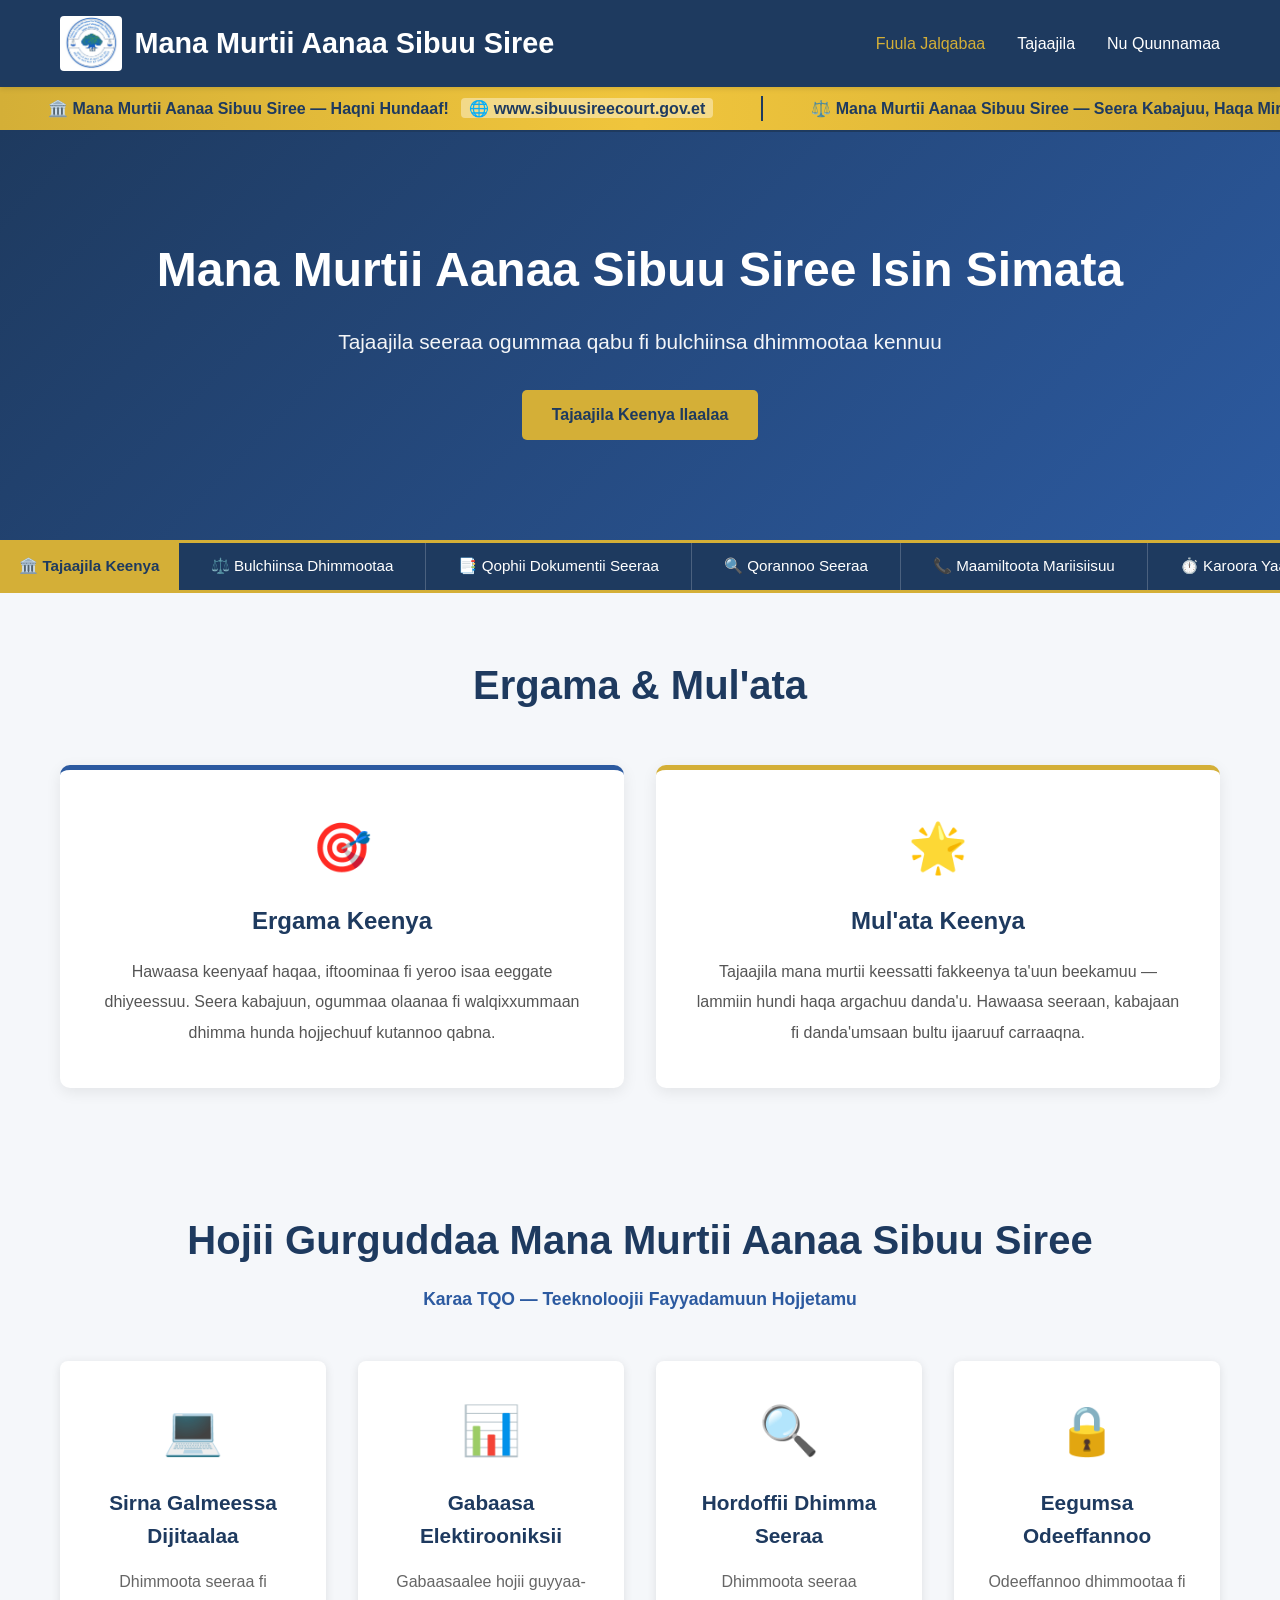
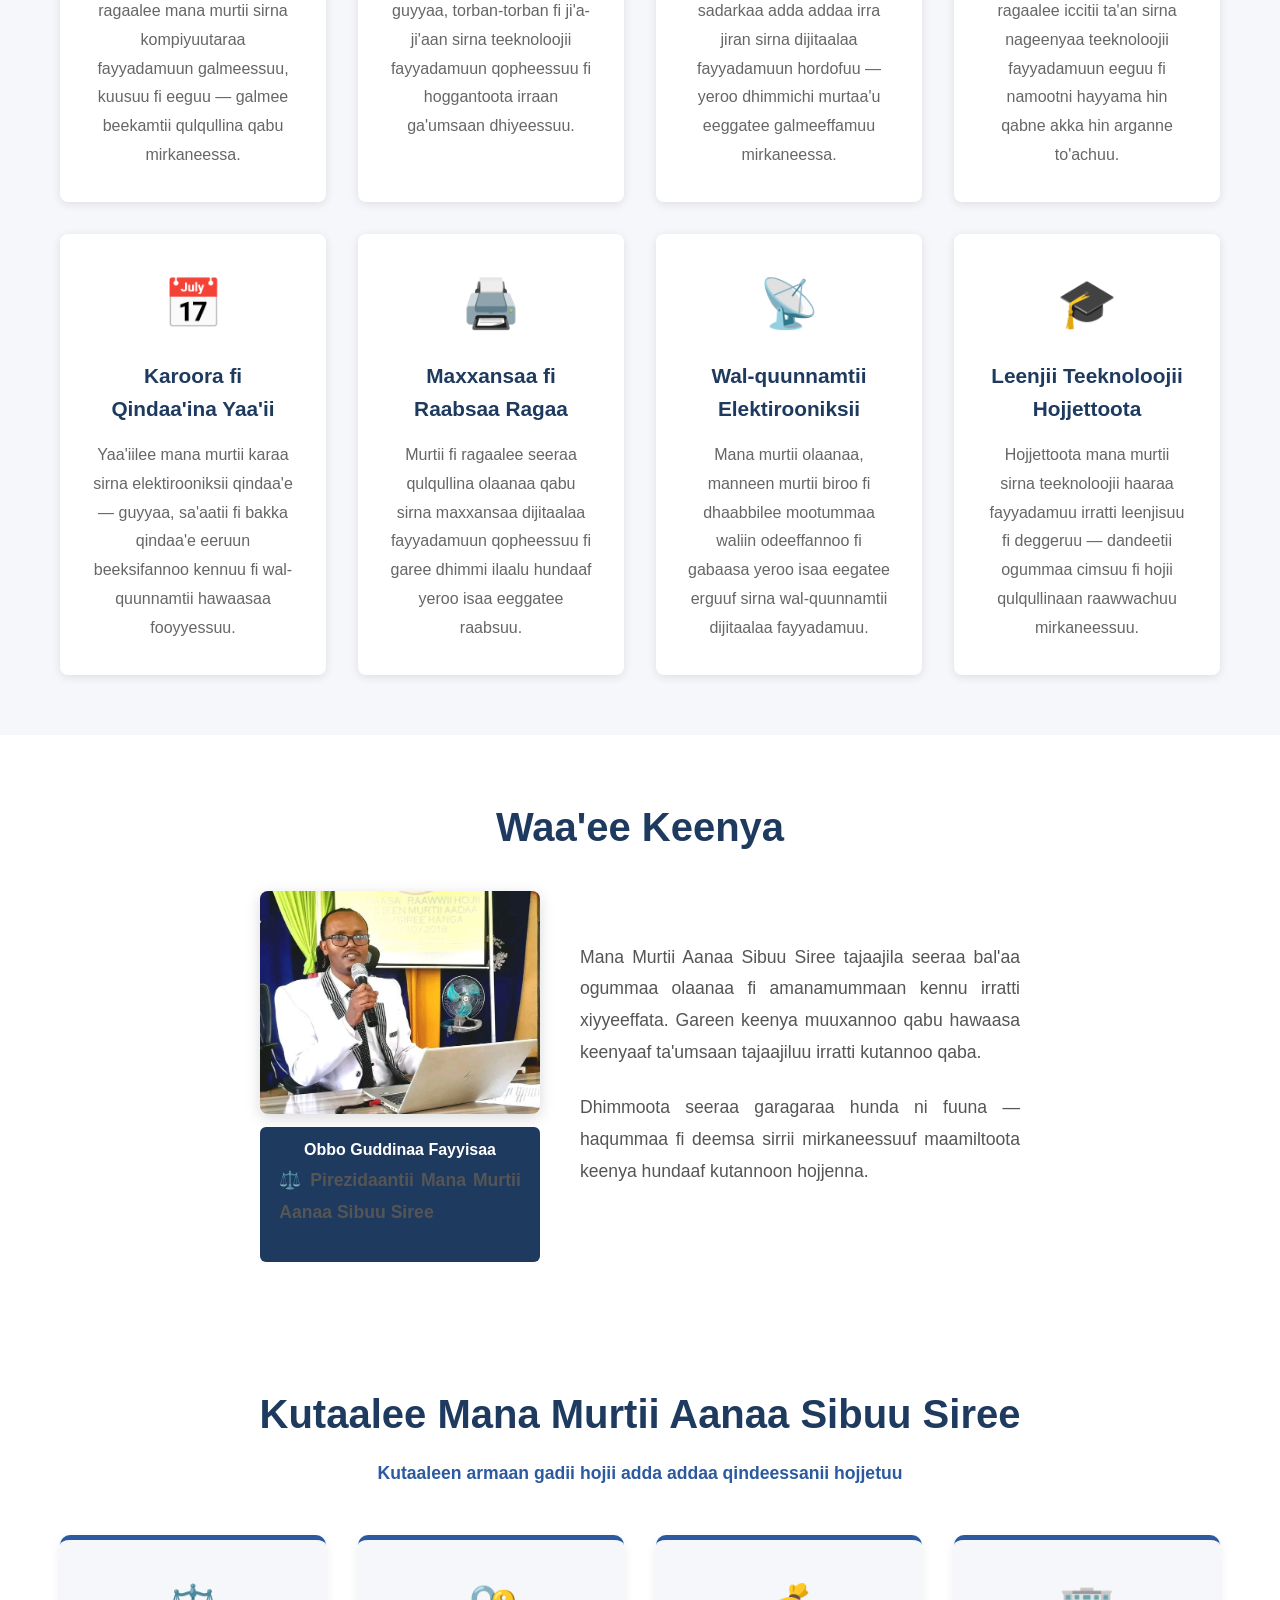
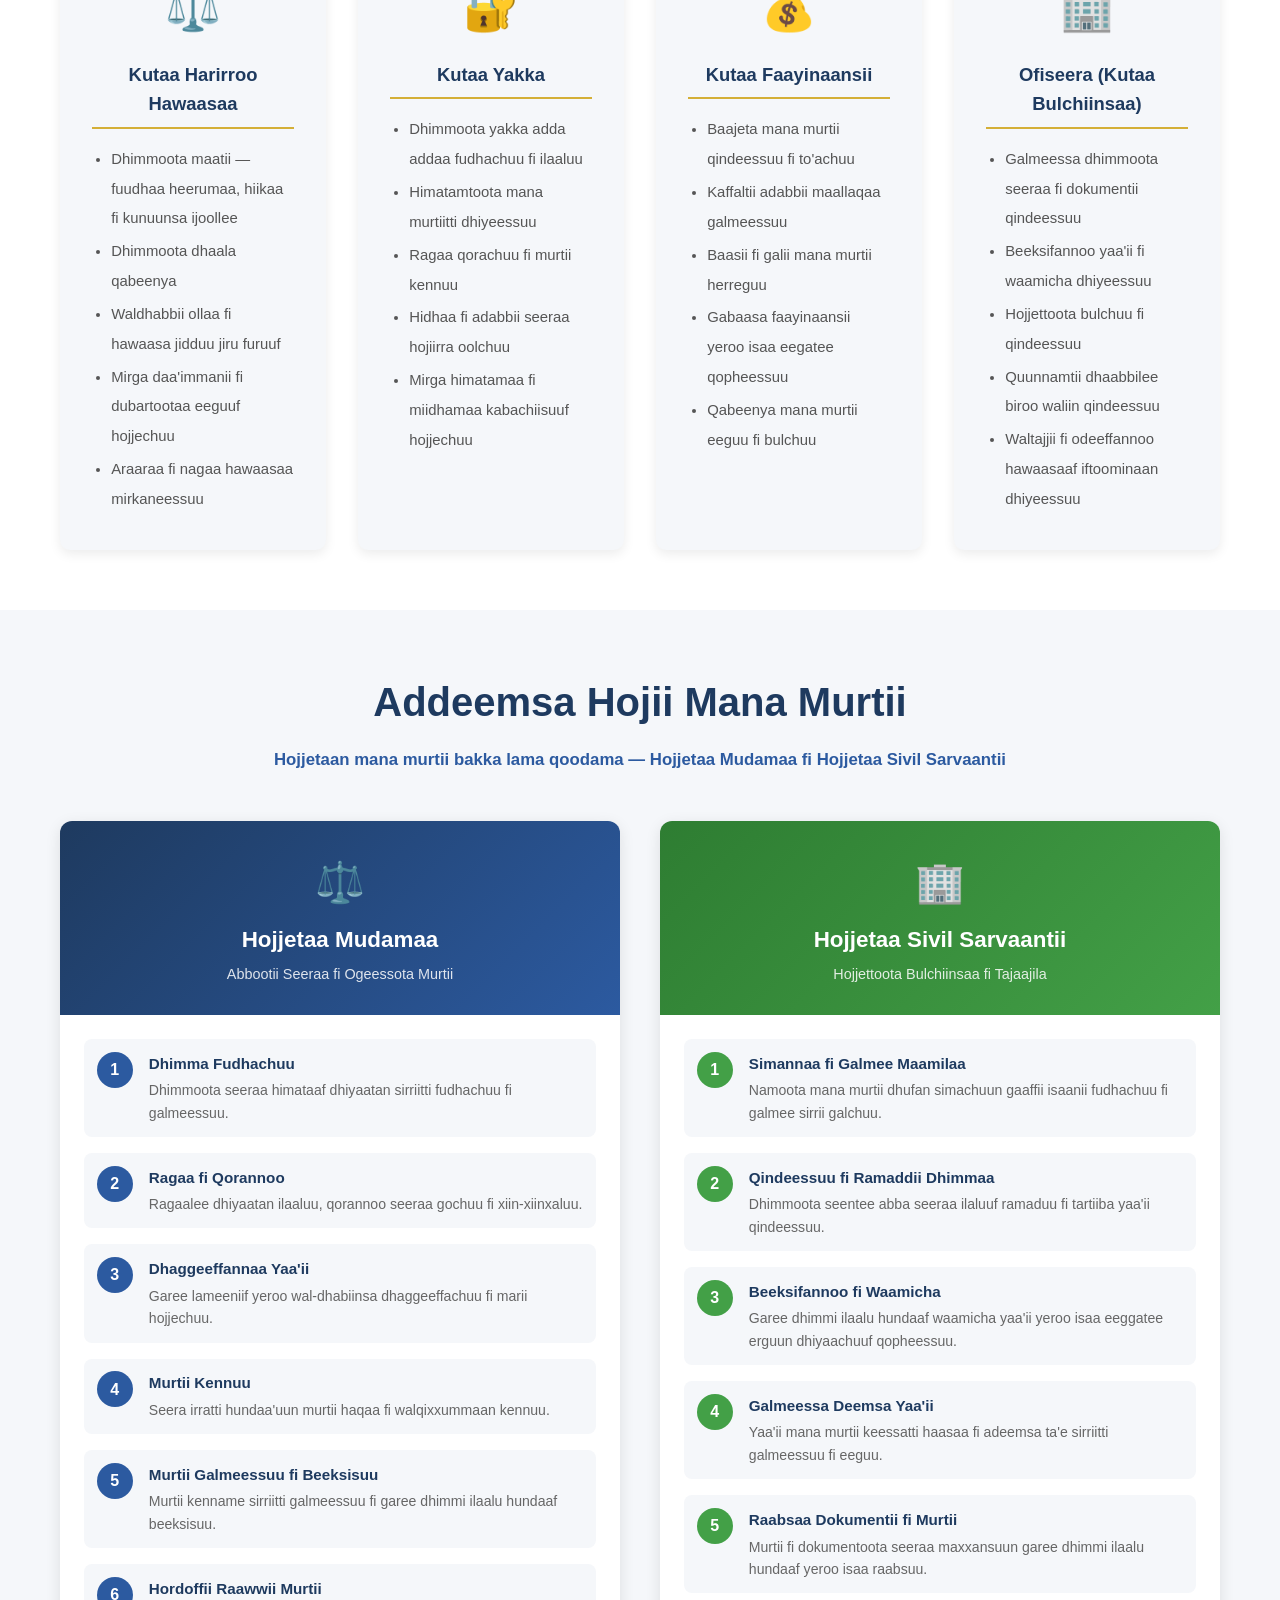
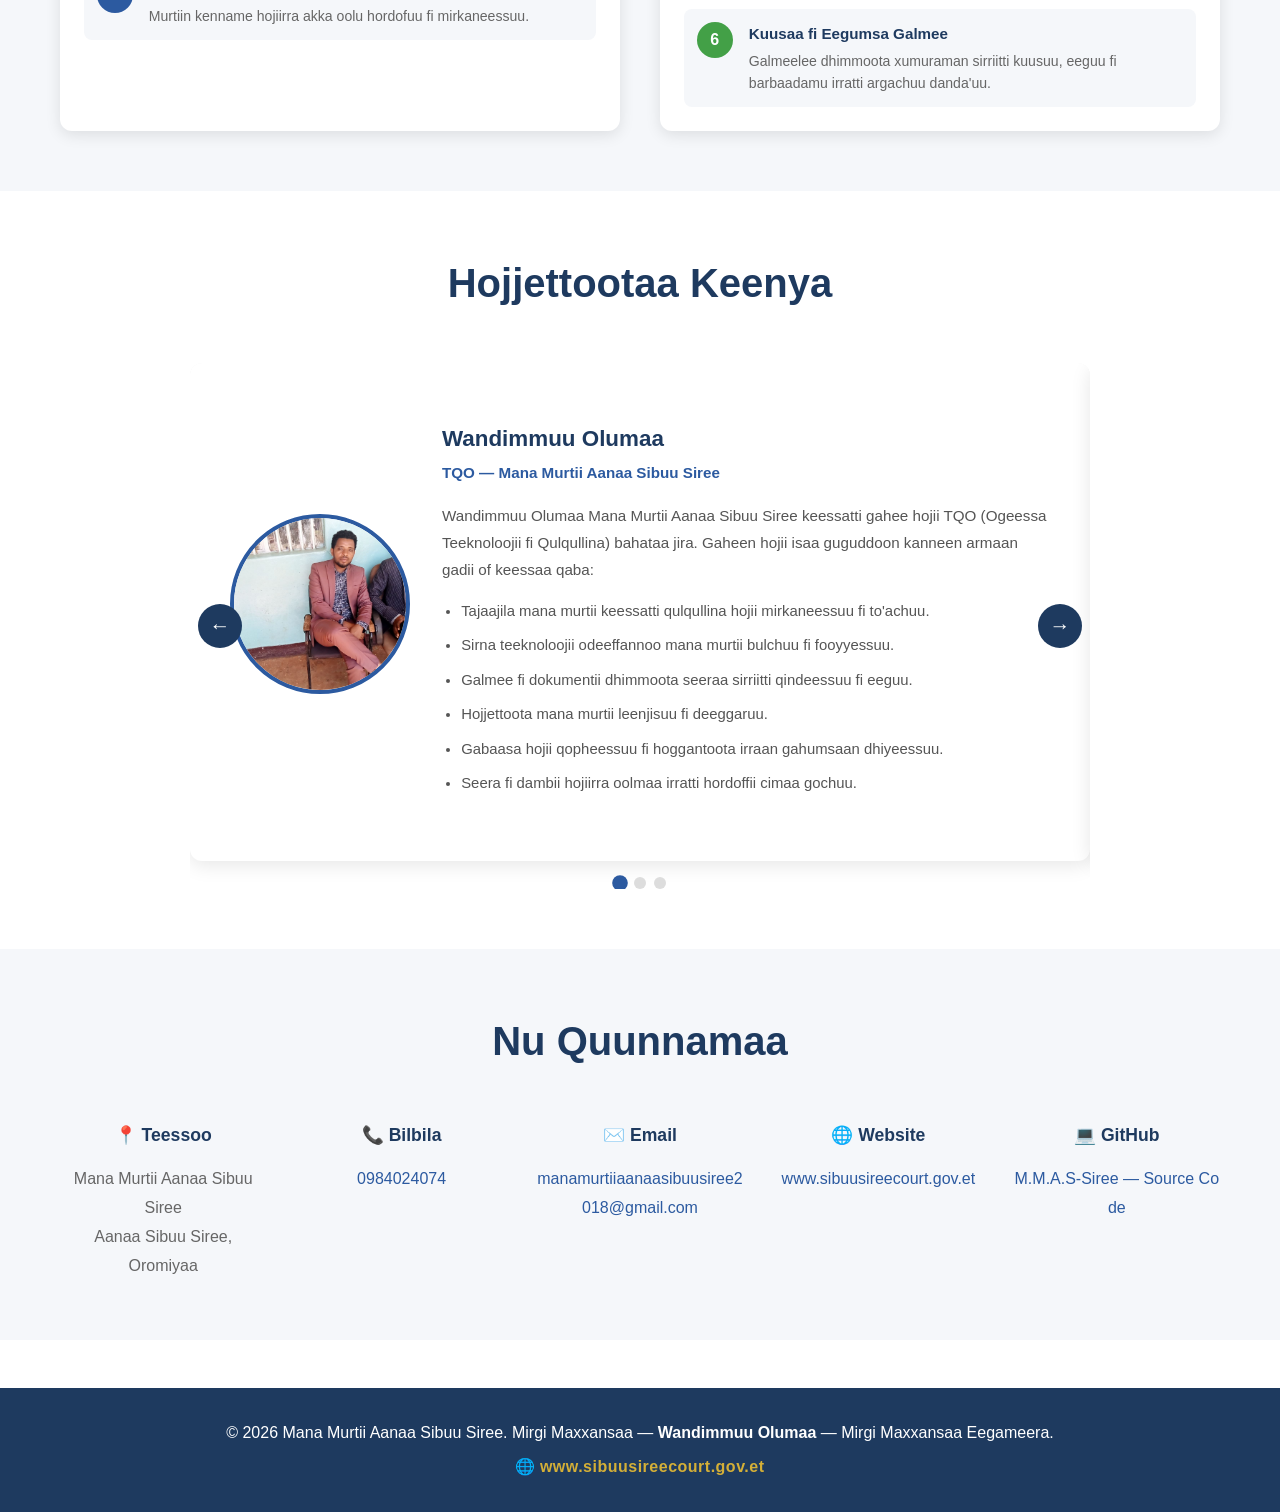
==== index.html @ a1a85252 "well come to sibuu siree court" ====
<!DOCTYPE html>
<html lang="en">
<head>
    <meta charset="UTF-8">
    <meta name="viewport" content="width=device-width, initial-scale=1.0">
    <title>Mana Murtii Aanaa Sibuu Siree - Fuula Jalqabaa</title>
    <link rel="stylesheet" href="styles.css">
</head>
<body>
    
    <!-- Navigation -->
    <nav class="navbar">
        <div class="nav-container">
            <div class="logo">
                <img src="Logoo ol iyyaanoo.jpg" alt="Mana Murtii Aanaa Sibuu Siree Logo" class="logo-img">
                <h1>Mana Murtii Aanaa Sibuu Siree</h1>
            </div>
            <ul class="nav-menu">
                <li><a href="index.html" class="active">Fuula Jalqabaa</a></li>
                <li><a href="services.html">Tajaajila</a></li>
                <li><a href="#contact">Nu Quunnamaa</a></li>
            </ul>
        </div>
    </nav>

    <!-- Marquee: Mana Murtii Aanaa Sibuu Siree -->
    <div class="marquee-wrap">
        <div class="marquee-track">
            <span>🏛️ Mana Murtii Aanaa Sibuu Siree — Haqni Hundaaf! <a href="https://www.sibuusireecourt.gov.et" target="_blank" class="marquee-link">🌐 www.sibuusireecourt.gov.et</a></span>
            <span>⚖️ Mana Murtii Aanaa Sibuu Siree — Seera Kabajuu, Haqa Mirkaneessuu! <a href="https://www.sibuusireecourt.gov.et" target="_blank" class="marquee-link">🌐 www.sibuusireecourt.gov.et</a></span>
            <span>🌟 Mana Murtii Aanaa Sibuu Siree — Tajaajila Ogummaa fi Amanamummaa! <a href="https://www.sibuusireecourt.gov.et" target="_blank" class="marquee-link">🌐 www.sibuusireecourt.gov.et</a></span>
            <span>📋 Mana Murtii Aanaa Sibuu Siree — Mirga Lammiif Dhaabbannee Hojjenna! <a href="https://www.sibuusireecourt.gov.et" target="_blank" class="marquee-link">🌐 www.sibuusireecourt.gov.et</a></span>
            <span>🏛️ Mana Murtii Aanaa Sibuu Siree — Haqni Hundaaf! <a href="https://www.sibuusireecourt.gov.et" target="_blank" class="marquee-link">🌐 www.sibuusireecourt.gov.et</a></span>
            <span>⚖️ Mana Murtii Aanaa Sibuu Siree — Seera Kabajuu, Haqa Mirkaneessuu! <a href="https://www.sibuusireecourt.gov.et" target="_blank" class="marquee-link">🌐 www.sibuusireecourt.gov.et</a></span>
            <span>🌟 Mana Murtii Aanaa Sibuu Siree — Tajaajila Ogummaa fi Amanamummaa! <a href="https://www.sibuusireecourt.gov.et" target="_blank" class="marquee-link">🌐 www.sibuusireecourt.gov.et</a></span>
            <span>📋 Mana Murtii Aanaa Sibuu Siree — Mirga Lammiif Dhaabbannee Hojjenna! <a href="https://www.sibuusireecourt.gov.et" target="_blank" class="marquee-link">🌐 www.sibuusireecourt.gov.et</a></span>
        </div>
    </div>

    <!-- Hero Section -->
    <section class="hero">
        <div class="hero-content">
            <h1>Mana Murtii Aanaa Sibuu Siree Isin Simata</h1>
            <p>Tajaajila seeraa ogummaa qabu fi bulchiinsa dhimmootaa kennuu</p>
            <a href="services.html" class="btn btn-primary">Tajaajila Keenya Ilaalaa</a>
        </div>
    </section>

    <!-- Tajaajila Sochii (Ticker) -->
    <div class="ticker-wrap">
        <div class="ticker-label">🏛️ Tajaajila Keenya</div>
        <div class="ticker-content">
            <div class="ticker-items">
                <span>⚖️ Bulchiinsa Dhimmootaa</span>
                <span>📑 Qophii Dokumentii Seeraa</span>
                <span>🔍 Qorannoo Seeraa</span>
                <span>📞 Maamiltoota Mariisiisuu</span>
                <span>⏱️ Karoora Yaa'ii Mana Murtii</span>
                <span>📊 Bulchiinsa Ragaa</span>
                <span>🏛️ Bakka Bu'uumsa Mana Murtii</span>
                <span>🤝 Araaraa fi Marii Nagaa</span>
                <span>💻 Sirna Galmeessa Dijitaalaa</span>
                <span>🔒 Eegumsa Odeeffannoo</span>
                <span>📡 Wal-quunnamtii Elektirooniksii</span>
                <span>🎓 Leenjii Teeknoloojii Hojjettoota</span>
                <!-- irra deebiin -->
                <span>⚖️ Bulchiinsa Dhimmootaa</span>
                <span>📑 Qophii Dokumentii Seeraa</span>
                <span>🔍 Qorannoo Seeraa</span>
                <span>📞 Maamiltoota Mariisiisuu</span>
                <span>⏱️ Karoora Yaa'ii Mana Murtii</span>
                <span>📊 Bulchiinsa Ragaa</span>
                <span>🏛️ Bakka Bu'uumsa Mana Murtii</span>
                <span>🤝 Araaraa fi Marii Nagaa</span>
                <span>💻 Sirna Galmeessa Dijitaalaa</span>
                <span>🔒 Eegumsa Odeeffannoo</span>
                <span>📡 Wal-quunnamtii Elektirooniksii</span>
                <span>🎓 Leenjii Teeknoloojii Hojjettoota</span>
            </div>
        </div>
    </div>

    <!-- Mission & Vision Section -->
    <section class="mission-vision">
        <div class="container">
            <h2>Ergama & Mul'ata</h2>
            <div class="mv-grid">
                <div class="mv-card mission">
                    <div class="mv-icon">🎯</div>
                    <h3>Ergama Keenya</h3>
                    <p>Hawaasa keenyaaf haqaa, iftoominaa fi yeroo isaa eeggate dhiyeessuu. Seera kabajuun, ogummaa olaanaa fi walqixxummaan dhimma hunda hojjechuuf kutannoo qabna.</p>
                </div>
                <div class="mv-card vision">
                    <div class="mv-icon">🌟</div>
                    <h3>Mul'ata Keenya</h3>
                    <p>Tajaajila mana murtii keessatti fakkeenya ta'uun beekamuu — lammiin hundi haqa argachuu danda'u. Hawaasa seeraan, kabajaan fi danda'umsaan bultu ijaaruuf carraaqna.</p>
                </div>
            </div>
        </div>
    </section>

    <!-- Features Section -->
    <section class="features">
        <div class="container">
            <h2>Hojii Gurguddaa Mana Murtii Aanaa Sibuu Siree</h2>
            <p class="features-sub">Karaa TQO — Teeknoloojii Fayyadamuun Hojjetamu</p>
            <div class="features-grid">
                <div class="feature-card">
                    <div class="icon">💻</div>
                    <h3>Sirna Galmeessa Dijitaalaa</h3>
                    <p>Dhimmoota seeraa fi ragaalee mana murtii sirna kompiyuutaraa fayyadamuun galmeessuu, kuusuu fi eeguu — galmee beekamtii qulqullina qabu mirkaneessa.</p>
                </div>
                <div class="feature-card">
                    <div class="icon">📊</div>
                    <h3>Gabaasa Elektirooniksii</h3>
                    <p>Gabaasaalee hojii guyyaa-guyyaa, torban-torban fi ji'a-ji'aan sirna teeknoloojii fayyadamuun qopheessuu fi hoggantoota irraan ga'umsaan dhiyeessuu.</p>
                </div>
                <div class="feature-card">
                    <div class="icon">🔍</div>
                    <h3>Hordoffii Dhimma Seeraa</h3>
                    <p>Dhimmoota seeraa sadarkaa adda addaa irra jiran sirna dijitaalaa fayyadamuun hordofuu — yeroo dhimmichi murtaa'u eeggatee galmeeffamuu mirkaneessa.</p>
                </div>
                <div class="feature-card">
                    <div class="icon">🔒</div>
                    <h3>Eegumsa Odeeffannoo</h3>
                    <p>Odeeffannoo dhimmootaa fi ragaalee iccitii ta'an sirna nageenyaa teeknoloojii fayyadamuun eeguu fi namootni hayyama hin qabne akka hin arganne to'achuu.</p>
                </div>
                <div class="feature-card">
                    <div class="icon">📅</div>
                    <h3>Karoora fi Qindaa'ina Yaa'ii</h3>
                    <p>Yaa'iilee mana murtii karaa sirna elektirooniksii qindaa'e — guyyaa, sa'aatii fi bakka qindaa'e eeruun beeksifannoo kennuu fi wal-quunnamtii hawaasaa fooyyessuu.</p>
                </div>
                <div class="feature-card">
                    <div class="icon">🖨️</div>
                    <h3>Maxxansaa fi Raabsaa Ragaa</h3>
                    <p>Murtii fi ragaalee seeraa qulqullina olaanaa qabu sirna maxxansaa dijitaalaa fayyadamuun qopheessuu fi garee dhimmi ilaalu hundaaf yeroo isaa eeggatee raabsuu.</p>
                </div>
                <div class="feature-card">
                    <div class="icon">📡</div>
                    <h3>Wal-quunnamtii Elektirooniksii</h3>
                    <p>Mana murtii olaanaa, manneen murtii biroo fi dhaabbilee mootummaa waliin odeeffannoo fi gabaasa yeroo isaa eegatee erguuf sirna wal-quunnamtii dijitaalaa fayyadamuu.</p>
                </div>
                <div class="feature-card">
                    <div class="icon">🎓</div>
                    <h3>Leenjii Teeknoloojii Hojjettoota</h3>
                    <p>Hojjettoota mana murtii sirna teeknoloojii haaraa fayyadamuu irratti leenjisuu fi deggeruu — dandeetii ogummaa cimsuu fi hojii qulqullinaan raawwachuu mirkaneessuu.</p>
                </div>
            </div>
        </div>
    </section>

    <!-- About Section -->
    <section class="about">
        <div class="container">
            <h2>Waa'ee Keenya</h2>
            <div class="about-inner">
                <div class="president-block">
                    <img src="phootoo perstedant.jpg" alt="Obbo Guddinaa Fayyisaa" class="about-photo animate-photo">
                    <div class="president-name">
                        <h3>Obbo Guddinaa Fayyisaa</h3>
                        <p class="president-role">⚖️ Pirezidaantii Mana Murtii Aanaa Sibuu Siree</p>
                    </div>
                </div>
                <div class="about-text">
                    <p>Mana Murtii Aanaa Sibuu Siree tajaajila seeraa bal'aa ogummaa olaanaa fi amanamummaan kennu irratti xiyyeeffata. Gareen keenya muuxannoo qabu hawaasa keenyaaf ta'umsaan tajaajiluu irratti kutannoo qaba.</p>
                    <p>Dhimmoota seeraa garagaraa hunda ni fuuna — haqummaa fi deemsa sirrii mirkaneessuuf maamiltoota keenya hundaaf kutannoon hojjenna.</p>
                </div>
            </div>
        </div>
    </section>

    <!-- Kutaalee Mana Murtii Section -->
    <section class="departments">
        <div class="container">
            <h2>Kutaalee Mana Murtii Aanaa Sibuu Siree</h2>
            <p class="dept-sub">Kutaaleen armaan gadii hojii adda addaa qindeessanii hojjetuu</p>
            <div class="dept-grid">

                <div class="dept-card animate-dept">
                    <div class="dept-icon">⚖️</div>
                    <h3>Kutaa Harirroo Hawaasaa</h3>
                    <ul>
                        <li>Dhimmoota maatii — fuudhaa heerumaa, hiikaa fi kunuunsa ijoollee</li>
                        <li>Dhimmoota dhaala qabeenya</li>
                        <li>Waldhabbii ollaa fi hawaasa jidduu jiru furuuf</li>
                        <li>Mirga daa'immanii fi dubartootaa eeguuf hojjechuu</li>
                        <li>Araaraa fi nagaa hawaasaa mirkaneessuu</li>
                    </ul>
                </div>

                <div class="dept-card animate-dept">
                    <div class="dept-icon">🔐</div>
                    <h3>Kutaa Yakka</h3>
                    <ul>
                        <li>Dhimmoota yakka adda addaa fudhachuu fi ilaaluu</li>
                        <li>Himatamtoota mana murtiitti dhiyeessuu</li>
                        <li>Ragaa qorachuu fi murtii kennuu</li>
                        <li>Hidhaa fi adabbii seeraa hojiirra oolchuu</li>
                        <li>Mirga himatamaa fi miidhamaa kabachiisuuf hojjechuu</li>
                    </ul>
                </div>

                <div class="dept-card animate-dept">
                    <div class="dept-icon">💰</div>
                    <h3>Kutaa Faayinaansii</h3>
                    <ul>
                        <li>Baajeta mana murtii qindeessuu fi to'achuu</li>
                        <li>Kaffaltii adabbii maallaqaa galmeessuu</li>
                        <li>Baasii fi galii mana murtii herreguu</li>
                        <li>Gabaasa faayinaansii yeroo isaa eegatee qopheessuu</li>
                        <li>Qabeenya mana murtii eeguu fi bulchuu</li>
                    </ul>
                </div>

                <div class="dept-card animate-dept">
                    <div class="dept-icon">🏢</div>
                    <h3>Ofiseera (Kutaa Bulchiinsaa)</h3>
                    <ul>
                        <li>Galmeessa dhimmoota seeraa fi dokumentii qindeessuu</li>
                        <li>Beeksifannoo yaa'ii fi waamicha dhiyeessuu</li>
                        <li>Hojjettoota bulchuu fi qindeessuu</li>
                        <li>Quunnamtii dhaabbilee biroo waliin qindeessuu</li>
                        <li>Waltajjii fi odeeffannoo hawaasaaf iftoominaan dhiyeessuu</li>
                    </ul>
                </div>

            </div>
        </div>
    </section>

    <!-- Addeemsa Hojii Section -->
    <section class="work-process">
        <div class="container">
            <h2>Addeemsa Hojii Mana Murtii</h2>
            <p class="wp-sub">Hojjetaan mana murtii bakka lama qoodama — Hojjetaa Mudamaa fi Hojjetaa Sivil Sarvaantii</p>

            <div class="wp-grid">

                <!-- Bakka 1: Hojjetaa Mudamaa -->
                <div class="wp-section">
                    <div class="wp-header mudama">
                        <span class="wp-icon">⚖️</span>
                        <h3>Hojjetaa Mudamaa</h3>
                        <p class="wp-tagline">Abbootii Seeraa fi Ogeessota Murtii</p>
                    </div>
                    <div class="wp-steps">
                        <div class="wp-step">
                            <div class="wp-num">1</div>
                            <div class="wp-info">
                                <h4>Dhimma Fudhachuu</h4>
                                <p>Dhimmoota seeraa himataaf dhiyaatan sirriitti fudhachuu fi galmeessuu.</p>
                            </div>
                        </div>
                        <div class="wp-step">
                            <div class="wp-num">2</div>
                            <div class="wp-info">
                                <h4>Ragaa fi Qorannoo</h4>
                                <p>Ragaalee dhiyaatan ilaaluu, qorannoo seeraa gochuu fi xiin-xiinxaluu.</p>
                            </div>
                        </div>
                        <div class="wp-step">
                            <div class="wp-num">3</div>
                            <div class="wp-info">
                                <h4>Dhaggeeffannaa Yaa'ii</h4>
                                <p>Garee lameeniif yeroo wal-dhabiinsa dhaggeeffachuu fi marii hojjechuu.</p>
                            </div>
                        </div>
                        <div class="wp-step">
                            <div class="wp-num">4</div>
                            <div class="wp-info">
                                <h4>Murtii Kennuu</h4>
                                <p>Seera irratti hundaa'uun murtii haqaa fi walqixxummaan kennuu.</p>
                            </div>
                        </div>
                        <div class="wp-step">
                            <div class="wp-num">5</div>
                            <div class="wp-info">
                                <h4>Murtii Galmeessuu fi Beeksisuu</h4>
                                <p>Murtii kenname sirriitti galmeessuu fi garee dhimmi ilaalu hundaaf beeksisuu.</p>
                            </div>
                        </div>
                        <div class="wp-step">
                            <div class="wp-num">6</div>
                            <div class="wp-info">
                                <h4>Hordoffii Raawwii Murtii</h4>
                                <p>Murtiin kenname hojiirra akka oolu hordofuu fi mirkaneessuu.</p>
                            </div>
                        </div>
                    </div>
                </div>

                <!-- Bakka 2: Hojjetaa Sivil Sarvaantii -->
                <div class="wp-section">
                    <div class="wp-header sivil">
                        <span class="wp-icon">🏢</span>
                        <h3>Hojjetaa Sivil Sarvaantii</h3>
                        <p class="wp-tagline">Hojjettoota Bulchiinsaa fi Tajaajila</p>
                    </div>
                    <div class="wp-steps">
                        <div class="wp-step">
                            <div class="wp-num">1</div>
                            <div class="wp-info">
                                <h4>Simannaa fi Galmee Maamilaa</h4>
                                <p>Namoota mana murtii dhufan simachuun gaaffii isaanii fudhachuu fi galmee sirrii galchuu.</p>
                            </div>
                        </div>
                        <div class="wp-step">
                            <div class="wp-num">2</div>
                            <div class="wp-info">
                                <h4>Qindeessuu fi Ramaddii Dhimmaa</h4>
                                <p>Dhimmoota seentee abba seeraa ilaluuf ramaduu fi tartiiba yaa'ii qindeessuu.</p>
                            </div>
                        </div>
                        <div class="wp-step">
                            <div class="wp-num">3</div>
                            <div class="wp-info">
                                <h4>Beeksifannoo fi Waamicha</h4>
                                <p>Garee dhimmi ilaalu hundaaf waamicha yaa'ii yeroo isaa eeggatee erguun dhiyaachuuf qopheessuu.</p>
                            </div>
                        </div>
                        <div class="wp-step">
                            <div class="wp-num">4</div>
                            <div class="wp-info">
                                <h4>Galmeessa Deemsa Yaa'ii</h4>
                                <p>Yaa'ii mana murtii keessatti haasaa fi adeemsa ta'e sirriitti galmeessuu fi eeguu.</p>
                            </div>
                        </div>
                        <div class="wp-step">
                            <div class="wp-num">5</div>
                            <div class="wp-info">
                                <h4>Raabsaa Dokumentii fi Murtii</h4>
                                <p>Murtii fi dokumentoota seeraa maxxansuun garee dhimmi ilaalu hundaaf yeroo isaa raabsuu.</p>
                            </div>
                        </div>
                        <div class="wp-step">
                            <div class="wp-num">6</div>
                            <div class="wp-info">
                                <h4>Kuusaa fi Eegumsa Galmee</h4>
                                <p>Galmeelee dhimmoota xumuraman sirriitti kuusuu, eeguu fi barbaadamu irratti argachuu danda'uu.</p>
                            </div>
                        </div>
                    </div>
                </div>

            </div>
        </div>
    </section>

    <!-- Team Section -->
    <section class="team">
        <div class="container">
            <h2>Hojjettootaa Keenya</h2>
            <div class="team-slider-wrap">
                <div class="team-slider">

                    <!-- Kaardii 1 -->
                    <div class="team-slide">
                        <img src="Wandimmuu Olumaa TQO.jpg" alt="Wandimmuu Olumaa" class="team-photo">
                        <div class="team-slide-info">
                            <h3>Wandimmuu Olumaa</h3>
                            <p class="team-role">TQO — Mana Murtii Aanaa Sibuu Siree</p>
                            <div class="team-desc">
                                <p>Wandimmuu Olumaa Mana Murtii Aanaa Sibuu Siree keessatti gahee hojii TQO (Ogeessa Teeknoloojii fi Qulqullina) bahataa jira. Gaheen hojii isaa guguddoon kanneen armaan gadii of keessaa qaba:</p>
                                <ul>
                                    <li>Tajaajila mana murtii keessatti qulqullina hojii mirkaneessuu fi to'achuu.</li>
                                    <li>Sirna teeknoloojii odeeffannoo mana murtii bulchuu fi fooyyessuu.</li>
                                    <li>Galmee fi dokumentii dhimmoota seeraa sirriitti qindeessuu fi eeguu.</li>
                                    <li>Hojjettoota mana murtii leenjisuu fi deeggaruu.</li>
                                    <li>Gabaasa hojii qopheessuu fi hoggantoota irraan gahumsaan dhiyeessuu.</li>
                                    <li>Seera fi dambii hojiirra oolmaa irratti hordoffii cimaa gochuu.</li>
                                </ul>
                            </div>
                        </div>
                    </div>

                    <!-- Kaardii 2 — Tafarii Baqalaa -->
                    <div class="team-slide">
                        <img src="Tafarii Baqalaa.jpg" alt="Tafarii Baqalaa" class="team-photo">
                        <div class="team-slide-info">
                            <h3>Tafarii Baqalaa</h3>
                            <p class="team-role">Hojjetaa Hawaasummaa — Mana Murtii Aanaa Sibuu Siree</p>
                            <div class="team-desc">
                                <p>Tafarii Baqalaa Mana Murtii Aanaa Sibuu Siree keessatti gahee hojii Hojjetaa Hawaasummaa (Social Worker) bahataa jira. Gaheen hojii isaa guguddoon kanneen armaan gadii of keessaa qaba:</p>
                                <ul>
                                    <li>Maatii fi daa'imman rakkoo seeraa keessa jiran deeggaru fi gorsuuf hojjechuu.</li>
                                    <li>Dhimmoota hawaasummaa fi maatii mana murtiitti dhiyaatan xiinxaluu fi gabaasuu.</li>
                                    <li>Mirga daa'immanii fi dubartootaa kabachiisuuf dhaabbilee dhimmi ilaalu waliin hojjechuu.</li>
                                    <li>Namoota rakkinaan jiran gara tajaajila deeggarsa barbaachisaa ta'etti qajeelchuu.</li>
                                    <li>Araaraa maatii fi hawaasaa gidduu jiru galmaan ga'uuf gargaaruu.</li>
                                    <li>Gabaasa hawaasummaa yeroo isaa eegatee qopheessuu fi hoggantoota dhiyeessuu.</li>
                                </ul>
                            </div>
                        </div>
                    </div>

                    <!-- Kaardii 3 — Malasaa Tommaa -->
                    <div class="team-slide">
                        <img src="Malasaa Tommaa.jpg" alt="Malasaa Tommaa" class="team-photo">
                        <div class="team-slide-info">
                            <h3>Malasaa Tommaa</h3>
                            <p class="team-role">Abbaa Addeemsa fi Bulchiinsa Faayinaansii — Mana Murtii Aanaa Sibuu Siree</p>
                            <div class="team-desc">
                                <p>Malasaa Tommaa Mana Murtii Aanaa Sibuu Siree keessatti gahee hojii Abbaa Addeemsa fi Bulchiinsa Faayinaansii bahataa jira. Gaheen hojii isaa guguddoon kanneen armaan gadii of keessaa qaba:</p>
                                <ul>
                                    <li>Baajeta mana murtii bara-baraan qindeessuu, qopheessuu fi hojiirra oolchuu.</li>
                                    <li>Galii fi baasii mana murtii sirriitti galmeessuu fi to'achuu.</li>
                                    <li>Kaffaltii mindaa hojjettoota yeroo isaa eeggatee raawwachuu fi galmeessuu.</li>
                                    <li>Gabaasa faayinaansii ji'aa, kurmaana fi waggaa qopheessuu fi dhiyeessuu.</li>
                                    <li>Adabbii maallaqaa mana murtiitiin murtaa'e funaanuun sirna galii keessatti galchuu.</li>
                                    <li>Qabeenya mana murtii — meeshaalee fi qabeenyaa — galmeessuu fi eeguu.</li>
                                    <li>Seera faayinaansii mootummaa kabajuun hojii hunda iftoominaan raawwachuu.</li>
                                </ul>
                            </div>
                        </div>
                    </div>

                </div>

                <!-- Keyboard fi button -->
                <button class="slider-btn prev-btn" onclick="moveSlider(-1)">&#8592;</button>
                <button class="slider-btn next-btn" onclick="moveSlider(1)">&#8594;</button>
                <div class="slider-dots">
                    <span class="dot active" onclick="goToSlide(0)"></span>
                    <span class="dot" onclick="goToSlide(1)"></span>
                    <span class="dot" onclick="goToSlide(2)"></span>
                </div>
            </div>
        </div>
    </section>

    <!-- Contact Section -->
    <section id="contact" class="contact">
        <div class="container">
            <h2>Nu Quunnamaa</h2>
            <div class="contact-info">
                <div class="info-item">
                    <h4>📍 Teessoo</h4>
                    <p>Mana Murtii Aanaa Sibuu Siree<br>Aanaa Sibuu Siree, Oromiyaa</p>
                </div>
                <div class="info-item">
                    <h4>📞 Bilbila</h4>
                    <p><a href="tel:0984024074">0984024074</a></p>
                </div>
                <div class="info-item">
                    <h4>✉️ Email</h4>
                    <p><a href="mailto:manamurtiiaanaasibuusiree2018@gmail.com">manamurtiiaanaasibuusiree2018@gmail.com</a></p>
                </div>
                <div class="info-item">
                    <h4>🌐 Website</h4>
                    <p><a href="https://www.sibuusireecourt.gov.et" target="_blank">www.sibuusireecourt.gov.et</a></p>
                </div>
                <div class="info-item">
                    <h4>💻 GitHub</h4>
                    <p><a href="https://github.com/manamurtiiaanaasibuusiree2018-source/M.M.A.S-Siree.git" target="_blank">M.M.A.S-Siree — Source Code</a></p>
                </div>
            </div>
        </div>
    </section>

    <!-- Footer -->
    <footer class="footer">
        <div class="container">
            <p>&copy; 2026 Mana Murtii Aanaa Sibuu Siree. Mirgi Maxxansaa — <strong>Wandimmuu Olumaa</strong> — Mirgi Maxxansaa Eegameera.</p>
            <p class="footer-web">🌐 <a href="https://www.sibuusireecourt.gov.et" target="_blank" class="footer-link">www.sibuusireecourt.gov.et</a></p>
        </div>
    </footer>
    <!-- Scroll Animation Script -->
    <script>
        // Dept cards scroll animation
        const deptCards = document.querySelectorAll('.animate-dept');
        const observer = new IntersectionObserver((entries) => {
            entries.forEach((entry, index) => {
                if (entry.isIntersecting) {
                    setTimeout(() => {
                        entry.target.classList.add('visible');
                    }, index * 150);
                    observer.unobserve(entry.target);
                }
            });
        }, { threshold: 0.15 });
        deptCards.forEach(card => observer.observe(card));

        // Team Slider
        let currentSlide = 0;
        const slides = document.querySelectorAll('.team-slide');
        const dots = document.querySelectorAll('.dot');
        const slider = document.querySelector('.team-slider');
        let autoSlide = setInterval(() => moveSlider(1), 25000);

        function updateSlider() {
            slider.style.transform = `translateX(-${currentSlide * 100}%)`;
            dots.forEach(d => d.classList.remove('active'));
            if (dots[currentSlide]) dots[currentSlide].classList.add('active');
        }

        function moveSlider(dir) {
            currentSlide = (currentSlide + dir + slides.length) % slides.length;
            updateSlider();
            resetAuto();
        }

        function goToSlide(index) {
            currentSlide = index;
            updateSlider();
            resetAuto();
        }

        function resetAuto() {
            clearInterval(autoSlide);
            autoSlide = setInterval(() => moveSlider(1), 25000);
        }
    </script>
</body>
</html>
---- styles.css ----
/* Global Styles */
* {
    margin: 0;
    padding: 0;
    box-sizing: border-box;
}

:root {
    --primary-color: #1e3a5f;
    --secondary-color: #2c5aa0;
    --accent-color: #d4af37;
    --text-color: #333;
    --light-bg: #f5f7fa;
    --white: #ffffff;
    --border-color: #ddd;
}

body {
    font-family: 'Segoe UI', Tahoma, Geneva, Verdana, sans-serif;
    line-height: 1.6;
    color: var(--text-color);
    background-color: var(--white);
}

.container {
    max-width: 1200px;
    margin: 0 auto;
    padding: 0 20px;
}

/* Mission & Vision Section */
.mission-vision {
    padding: 60px 20px;
    background-color: var(--light-bg);
}

.mission-vision h2 {
    text-align: center;
    font-size: 2.5rem;
    margin-bottom: 3rem;
    color: var(--primary-color);
}

.mv-grid {
    display: grid;
    grid-template-columns: repeat(auto-fit, minmax(280px, 1fr));
    gap: 2rem;
}

.mv-card {
    background: var(--white);
    border-radius: 10px;
    padding: 2.5rem;
    text-align: center;
    box-shadow: 0 4px 15px rgba(0,0,0,0.08);
    transition: transform 0.3s ease;
}

.mv-card:hover {
    transform: translateY(-6px);
}

.mv-card.mission {
    border-top: 5px solid var(--secondary-color);
}

.mv-card.vision {
    border-top: 5px solid var(--accent-color);
}

.mv-icon {
    font-size: 3rem;
    margin-bottom: 1rem;
}

.mv-card h3 {
    color: var(--primary-color);
    font-size: 1.5rem;
    margin-bottom: 1rem;
}

.mv-card p {
    color: #555;
    line-height: 1.9;
    font-size: 1rem;
}

/* Marquee Band */
.marquee-wrap {
    background: linear-gradient(90deg, var(--accent-color), #f0c53c, var(--accent-color));
    overflow: hidden;
    padding: 0.55rem 0;
    white-space: nowrap;
    border-bottom: 2px solid var(--primary-color);
}

.marquee-track {
    display: inline-flex;
    animation: marquee-move 30s linear infinite;
}

.marquee-track:hover {
    animation-play-state: paused;
}

.marquee-track span {
    color: var(--primary-color);
    font-weight: 700;
    font-size: 1rem;
    padding: 0 3rem;
    border-right: 2px solid var(--primary-color);
}

@keyframes marquee-move {
    0%   { transform: translateX(0); }
    100% { transform: translateX(-50%); }
}

/* Ticker / Marquee */
.ticker-wrap {
    display: flex;
    align-items: center;
    background-color: var(--primary-color);
    border-top: 3px solid var(--accent-color);
    border-bottom: 3px solid var(--accent-color);
    overflow: hidden;
    white-space: nowrap;
    padding: 0;
}

.ticker-label {
    background-color: var(--accent-color);
    color: var(--primary-color);
    font-weight: 700;
    font-size: 0.95rem;
    padding: 0.7rem 1.2rem;
    white-space: nowrap;
    flex-shrink: 0;
    z-index: 1;
}

.ticker-content {
    overflow: hidden;
    flex: 1;
}

.ticker-items {
    display: inline-flex;
    gap: 0;
    animation: ticker-scroll 40s linear infinite;
}

.ticker-items:hover {
    animation-play-state: paused;
}

.ticker-items span {
    color: var(--white);
    font-size: 0.95rem;
    font-weight: 500;
    padding: 0.7rem 2rem;
    border-right: 1px solid rgba(255,255,255,0.2);
    display: inline-block;
}

.ticker-items span:hover {
    color: var(--accent-color);
}

@keyframes ticker-scroll {
    0%   { transform: translateX(0); }
    100% { transform: translateX(-50%); }
}

/* Navigation */
.navbar {
    background-color: var(--primary-color);
    color: var(--white);
    padding: 1rem 0;
    position: sticky;
    top: 0;
    z-index: 100;
    box-shadow: 0 2px 5px rgba(0,0,0,0.1);
}

.nav-container {
    max-width: 1200px;
    margin: 0 auto;
    padding: 0 20px;
    display: flex;
    justify-content: space-between;
    align-items: center;
}

.logo {
    display: flex;
    align-items: center;
    gap: 0.75rem;
}

.logo-img {
    height: 55px;
    width: auto;
    border-radius: 4px;
    object-fit: contain;
}

.logo h1 {
    font-size: 1.8rem;
    font-weight: 700;
}

.nav-menu {
    display: flex;
    list-style: none;
    gap: 2rem;
}

.nav-menu a {
    color: var(--white);
    text-decoration: none;
    font-weight: 500;
    transition: color 0.3s ease;
}

.nav-menu a:hover,
.nav-menu a.active {
    color: var(--accent-color);
}

/* Hero Section */
.hero {
    background: linear-gradient(135deg, var(--primary-color) 0%, var(--secondary-color) 100%);
    color: var(--white);
    padding: 100px 20px;
    text-align: center;
}

.hero-content h1 {
    font-size: 3rem;
    margin-bottom: 1rem;
}

.hero-content p {
    font-size: 1.3rem;
    margin-bottom: 2rem;
    opacity: 0.95;
}

/* Buttons */
.btn {
    display: inline-block;
    padding: 12px 30px;
    text-decoration: none;
    border-radius: 5px;
    font-weight: 600;
    transition: all 0.3s ease;
    cursor: pointer;
    border: none;
}

.btn-primary {
    background-color: var(--accent-color);
    color: var(--primary-color);
}

.btn-primary:hover {
    background-color: #f0c53c;
    transform: translateY(-2px);
}

/* Features Section */
.features {
    padding: 60px 20px;
    background-color: var(--light-bg);
}

.features h2 {
    text-align: center;
    font-size: 2.5rem;
    margin-bottom: 0.8rem;
    color: var(--primary-color);
}

.features-sub {
    text-align: center;
    color: var(--secondary-color);
    font-size: 1.1rem;
    font-weight: 600;
    margin-bottom: 3rem;
}

.features-grid {
    display: grid;
    grid-template-columns: repeat(auto-fit, minmax(250px, 1fr));
    gap: 2rem;
}

.feature-card {
    background: var(--white);
    padding: 2rem;
    border-radius: 8px;
    text-align: center;
    box-shadow: 0 2px 10px rgba(0,0,0,0.1);
    transition: transform 0.3s ease;
}

.feature-card:hover {
    transform: translateY(-10px);
}

.feature-card .icon {
    font-size: 3rem;
    margin-bottom: 1rem;
}

.feature-card h3 {
    color: var(--primary-color);
    margin-bottom: 1rem;
    font-size: 1.3rem;
}

.feature-card p {
    color: #666;
    line-height: 1.8;
}

/* About Section */
.about {
    padding: 60px 20px;
    background-color: var(--white);
}

.about .container {
    max-width: 800px;
}

.about-inner {
    display: flex;
    align-items: center;
    gap: 2.5rem;
    flex-wrap: wrap;
}

.president-block {
    display: flex;
    flex-direction: column;
    align-items: center;
    text-align: center;
    flex-shrink: 0;
}

/* Animated president photo */
.animate-photo {
    animation: photo-float 3s ease-in-out infinite, photo-glow 3s ease-in-out infinite;
    transform-origin: center;
}

.animate-photo:hover {
    animation-play-state: paused;
    transform: scale(1.05);
    transition: transform 0.3s ease;
}

@keyframes photo-float {
    0%   { transform: translateY(0px); }
    50%  { transform: translateY(-12px); }
    100% { transform: translateY(0px); }
}

@keyframes photo-glow {
    0%   { box-shadow: 0 4px 15px rgba(30, 58, 95, 0.3); }
    50%  { box-shadow: 0 8px 30px rgba(44, 90, 160, 0.6), 0 0 20px rgba(212, 175, 55, 0.4); }
    100% { box-shadow: 0 4px 15px rgba(30, 58, 95, 0.3); }
}

.president-name {
    margin-top: 0.8rem;
    background: var(--primary-color);
    color: var(--white);
    padding: 0.6rem 1.2rem;
    border-radius: 6px;
    max-width: 280px;
}

.president-name h3 {
    font-size: 1rem;
    font-weight: 700;
    margin-bottom: 0.2rem;
}

.president-role {
    font-size: 0.85rem;
    color: var(--accent-color);
    font-weight: 600;
}

.about-photo {
    width: 280px;
    height: auto;
    border-radius: 8px;
    object-fit: cover;
    box-shadow: 0 4px 15px rgba(0,0,0,0.15);
    flex-shrink: 0;
}

.about-text {
    flex: 1;
    min-width: 200px;
}

.about-admin {
    display: flex;
    align-items: center;
    gap: 1rem;
    margin-top: 1.5rem;
    background: var(--light-bg);
    padding: 1rem 1.5rem;
    border-radius: 8px;
    border-left: 4px solid var(--secondary-color);
}

.admin-photo {
    width: 70px;
    height: 70px;
    object-fit: cover;
    border-radius: 50%;
    border: 3px solid var(--secondary-color);
    flex-shrink: 0;
}

.admin-info h3 {
    color: var(--primary-color);
    font-size: 1rem;
    margin-bottom: 0.2rem;
}

.admin-role {
    color: var(--secondary-color);
    font-weight: 600;
    font-size: 0.9rem;
}

.about h2 {
    text-align: center;
    font-size: 2.5rem;
    margin-bottom: 2rem;
    color: var(--primary-color);
}

.about p {
    font-size: 1.1rem;
    margin-bottom: 1.5rem;
    line-height: 1.8;
    color: #555;
    text-align: justify;
}

/* Contact Section */
.contact {
    padding: 60px 20px;
    background-color: var(--light-bg);
}

.contact h2 {
    text-align: center;
    font-size: 2.5rem;
    margin-bottom: 3rem;
    color: var(--primary-color);
}

.contact-info {
    display: grid;
    grid-template-columns: repeat(auto-fit, minmax(200px, 1fr));
    gap: 2rem;
    text-align: center;
}

.info-item h4 {
    color: var(--primary-color);
    margin-bottom: 1rem;
    font-size: 1.1rem;
}

.info-item p {
    color: #666;
    line-height: 1.8;
}

.info-item a {
    color: var(--secondary-color);
    text-decoration: none;
    font-weight: 500;
    word-break: break-all;
}

.info-item a:hover {
    color: var(--accent-color);
    text-decoration: underline;
}

/* Page Header */
.page-header {
    background: linear-gradient(135deg, var(--primary-color) 0%, var(--secondary-color) 100%);
    color: var(--white);
    padding: 60px 20px;
    text-align: center;
}

.page-header h1 {
    font-size: 2.8rem;
    margin-bottom: 1rem;
}

.page-header p {
    font-size: 1.2rem;
    opacity: 0.95;
}

/* Services Section */
.services-section {
    padding: 60px 20px;
    background-color: var(--white);
}

.services-grid {
    display: grid;
    grid-template-columns: repeat(auto-fit, minmax(300px, 1fr));
    gap: 2rem;
}

.service-card {
    background: var(--light-bg);
    padding: 2.5rem;
    border-radius: 8px;
    border-left: 5px solid var(--secondary-color);
    transition: all 0.3s ease;
    box-shadow: 0 2px 8px rgba(0,0,0,0.1);
}

.service-card:hover {
    transform: translateY(-5px);
    box-shadow: 0 5px 15px rgba(0,0,0,0.15);
    background-color: var(--white);
}

.service-icon {
    font-size: 2.5rem;
    margin-bottom: 1rem;
}

.service-card h3 {
    color: var(--primary-color);
    margin-bottom: 1rem;
    font-size: 1.3rem;
}

.service-card p {
    color: #666;
    line-height: 1.8;
    font-size: 0.95rem;
}

/* Process Section */
.process-section {
    padding: 60px 20px;
    background-color: var(--light-bg);
}

.process-section h2 {
    text-align: center;
    font-size: 2.5rem;
    margin-bottom: 3rem;
    color: var(--primary-color);
}

.process-steps {
    display: grid;
    grid-template-columns: repeat(auto-fit, minmax(200px, 1fr));
    gap: 2rem;
}

.step {
    text-align: center;
    padding: 2rem;
    background: var(--white);
    border-radius: 8px;
    box-shadow: 0 2px 8px rgba(0,0,0,0.1);
}

.step-number {
    display: inline-block;
    width: 50px;
    height: 50px;
    background-color: var(--secondary-color);
    color: var(--white);
    border-radius: 50%;
    line-height: 50px;
    font-size: 1.5rem;
    font-weight: bold;
    margin-bottom: 1rem;
}

.step h4 {
    color: var(--primary-color);
    margin-bottom: 0.5rem;
    font-size: 1.1rem;
}

.step p {
    color: #666;
    font-size: 0.9rem;
}

/* Team Slider */
.team {
    padding: 60px 20px;
    background-color: var(--light-bg);
    overflow: hidden;
}

.team h2 {
    text-align: center;
    font-size: 2.5rem;
    margin-bottom: 2rem;
    color: var(--primary-color);
}

.team-slider-wrap {
    position: relative;
    overflow: hidden;
    border-radius: 12px;
    max-width: 900px;
    margin: 0 auto;
}

.team-slider {
    display: flex;
    transition: transform 1.2s cubic-bezier(0.77, 0, 0.175, 1);
}

.team-slide {
    min-width: 100%;
    display: flex;
    align-items: center;
    gap: 2rem;
    background: var(--white);
    padding: 2.5rem;
    border-radius: 12px;
    box-shadow: 0 4px 20px rgba(0,0,0,0.1);
    flex-wrap: wrap;
}

.team-slide .team-photo {
    width: 180px;
    height: 180px;
    object-fit: cover;
    border-radius: 50%;
    border: 4px solid var(--secondary-color);
    flex-shrink: 0;
    animation: photo-float 3s ease-in-out infinite;
}

.team-slide-info {
    flex: 1;
    min-width: 200px;
}

.team-slide-info h3 {
    color: var(--primary-color);
    font-size: 1.4rem;
    margin-bottom: 0.3rem;
}

.slider-btn {
    position: absolute;
    top: 50%;
    transform: translateY(-50%);
    background: var(--primary-color);
    color: var(--white);
    border: none;
    border-radius: 50%;
    width: 44px;
    height: 44px;
    font-size: 1.3rem;
    cursor: pointer;
    z-index: 10;
    transition: background 0.3s ease, transform 0.2s ease;
    display: flex;
    align-items: center;
    justify-content: center;
}

.slider-btn:hover {
    background: var(--accent-color);
    color: var(--primary-color);
    transform: translateY(-50%) scale(1.1);
}

.prev-btn { left: 8px; }
.next-btn { right: 8px; }

.slider-dots {
    text-align: center;
    margin-top: 1rem;
    display: flex;
    justify-content: center;
    gap: 0.5rem;
}

.dot {
    width: 12px;
    height: 12px;
    border-radius: 50%;
    background: var(--border-color);
    cursor: pointer;
    transition: background 0.3s ease, transform 0.3s ease;
    display: inline-block;
}

.dot.active {
    background: var(--secondary-color);
    transform: scale(1.3);
}

/* Work Process Section */
.work-process {
    padding: 60px 20px;
    background-color: var(--light-bg);
}

.work-process h2 {
    text-align: center;
    font-size: 2.5rem;
    margin-bottom: 0.8rem;
    color: var(--primary-color);
}

.wp-sub {
    text-align: center;
    color: var(--secondary-color);
    font-size: 1.05rem;
    font-weight: 600;
    margin-bottom: 3rem;
}

.wp-grid {
    display: grid;
    grid-template-columns: repeat(auto-fit, minmax(320px, 1fr));
    gap: 2.5rem;
}

.wp-section {
    background: var(--white);
    border-radius: 12px;
    overflow: hidden;
    box-shadow: 0 4px 15px rgba(0,0,0,0.1);
}

.wp-header {
    padding: 1.8rem;
    text-align: center;
    color: var(--white);
}

.wp-header.mudama {
    background: linear-gradient(135deg, var(--primary-color), var(--secondary-color));
}

.wp-header.sivil {
    background: linear-gradient(135deg, #2e7d32, #43a047);
}

.wp-icon {
    font-size: 2.5rem;
    display: block;
    margin-bottom: 0.5rem;
}

.wp-header h3 {
    font-size: 1.4rem;
    margin-bottom: 0.3rem;
}

.wp-tagline {
    font-size: 0.9rem;
    opacity: 0.85;
}

.wp-steps {
    padding: 1.5rem;
    display: flex;
    flex-direction: column;
    gap: 1rem;
}

.wp-step {
    display: flex;
    align-items: flex-start;
    gap: 1rem;
    padding: 0.8rem;
    border-radius: 8px;
    background: var(--light-bg);
    transition: transform 0.2s ease;
}

.wp-step:hover {
    transform: translateX(5px);
}

.wp-num {
    min-width: 36px;
    height: 36px;
    border-radius: 50%;
    background: var(--secondary-color);
    color: var(--white);
    font-weight: 700;
    font-size: 1rem;
    display: flex;
    align-items: center;
    justify-content: center;
    flex-shrink: 0;
}

.wp-header.sivil ~ .wp-steps .wp-num,
.wp-section:last-child .wp-num {
    background: #43a047;
}

.wp-info h4 {
    color: var(--primary-color);
    font-size: 0.95rem;
    margin-bottom: 0.2rem;
}

.wp-info p {
    color: #666;
    font-size: 0.88rem;
    line-height: 1.6;
}

/* Departments Section */
.departments {
    padding: 60px 20px;
    background-color: var(--white);
}

.departments h2 {
    text-align: center;
    font-size: 2.5rem;
    margin-bottom: 0.8rem;
    color: var(--primary-color);
}

.dept-sub {
    text-align: center;
    color: var(--secondary-color);
    font-size: 1.1rem;
    font-weight: 600;
    margin-bottom: 3rem;
}

.dept-grid {
    display: grid;
    grid-template-columns: repeat(auto-fit, minmax(260px, 1fr));
    gap: 2rem;
}

.dept-card {
    background: var(--light-bg);
    border-radius: 10px;
    padding: 2rem;
    border-top: 5px solid var(--secondary-color);
    box-shadow: 0 4px 12px rgba(0,0,0,0.08);
    transition: transform 0.3s ease, box-shadow 0.3s ease;
}

/* Dept card entrance animation */
.animate-dept {
    opacity: 0;
    transform: translateY(50px);
    transition: opacity 0.6s ease, transform 0.6s ease, box-shadow 0.3s ease;
}

.animate-dept.visible {
    opacity: 1;
    transform: translateY(0);
}

.animate-dept:hover {
    transform: translateY(-6px) scale(1.02);
    box-shadow: 0 12px 28px rgba(0,0,0,0.15);
    border-top-color: var(--accent-color);
}

.dept-icon {
    font-size: 2.8rem;
    margin-bottom: 1rem;
    text-align: center;
}

.dept-card h3 {
    color: var(--primary-color);
    font-size: 1.15rem;
    margin-bottom: 1rem;
    text-align: center;
    border-bottom: 2px solid var(--accent-color);
    padding-bottom: 0.5rem;
}

.dept-card ul {
    padding-left: 1.2rem;
    color: #555;
    font-size: 0.93rem;
    line-height: 2;
}

.dept-card ul li {
    margin-bottom: 0.2rem;
}

/* Team Section */
.team {
    padding: 60px 20px;
    background-color: var(--white);
}

.team h2 {
    text-align: center;
    font-size: 2.5rem;
    margin-bottom: 3rem;
    color: var(--primary-color);
}

.team-grid {
    display: flex;
    flex-wrap: wrap;
    justify-content: center;
    gap: 2rem;
}

.team-card {
    text-align: center;
    background: var(--light-bg);
    border-radius: 10px;
    padding: 2rem;
    width: 100%;
    max-width: 600px;
    box-shadow: 0 4px 12px rgba(0,0,0,0.1);
    transition: transform 0.3s ease;
}

.team-card:hover {
    transform: translateY(-6px);
}

.team-photo {
    width: 160px;
    height: 160px;
    object-fit: cover;
    border-radius: 50%;
    border: 4px solid var(--secondary-color);
    margin-bottom: 1rem;
}

.team-card h3 {
    color: var(--primary-color);
    font-size: 1.1rem;
    margin-bottom: 0.3rem;
}

.team-role {
    color: var(--secondary-color);
    font-weight: 600;
    font-size: 0.95rem;
    margin-bottom: 1rem;
}

.team-desc {
    text-align: left;
    margin-top: 1rem;
}

.team-desc p {
    color: #555;
    font-size: 0.95rem;
    line-height: 1.8;
    margin-bottom: 0.8rem;
}

.team-desc ul {
    padding-left: 1.2rem;
    color: #555;
    font-size: 0.93rem;
    line-height: 2;
}

.team-desc ul li {
    margin-bottom: 0.3rem;
}

/* Footer */
.footer {
    background-color: var(--primary-color);
    color: var(--white);
    text-align: center;
    padding: 2rem;
    margin-top: 3rem;
}

.footer-web {
    margin-top: 0.5rem;
    font-size: 1rem;
}

.footer-link {
    color: var(--accent-color);
    text-decoration: none;
    font-weight: 700;
    letter-spacing: 0.5px;
    transition: color 0.3s ease;
}

.footer-link:hover {
    color: #fff;
    text-decoration: underline;
}

.marquee-link {
    color: var(--primary-color);
    font-weight: 800;
    background: rgba(255,255,255,0.4);
    padding: 0.1rem 0.5rem;
    border-radius: 4px;
    text-decoration: none;
    margin-left: 0.5rem;
    transition: background 0.3s ease;
}

.marquee-link:hover {
    background: rgba(255,255,255,0.7);
}

/* Court Introduction Section */
.court-intro {
    padding: 60px 20px;
    background-color: #f0f4f8;
    border-bottom: 3px solid var(--secondary-color);
}

.court-intro h2 {
    color: var(--primary-color);
    font-size: 2rem;
    margin-bottom: 1.5rem;
}

.court-intro p {
    color: #555;
    font-size: 1.05rem;
    line-height: 1.9;
    text-align: justify;
}

/* Responsive Design */
@media (max-width: 768px) {
    .nav-menu {
        gap: 1rem;
        font-size: 0.9rem;
    }

    .hero-content h1 {
        font-size: 2rem;
    }

    .hero-content p {
        font-size: 1rem;
    }

    .features h2,
    .about h2,
    .contact h2,
    .page-header h1,
    .process-section h2 {
        font-size: 2rem;
    }

    .page-header h1 {
        font-size: 1.8rem;
    }

    .features-grid,
    .services-grid,
    .process-steps {
        grid-template-columns: 1fr;
    }

    .about-inner {
        flex-direction: column;
        align-items: center;
    }

    .about-photo {
        width: 100%;
        max-width: 340px;
    }

    .contact-info {
        grid-template-columns: 1fr;
    }
}

@media (max-width: 480px) {
    .nav-menu {
        flex-direction: column;
        gap: 0.5rem;
    }

    .logo h1 {
        font-size: 1.3rem;
    }

    .hero-content h1 {
        font-size: 1.5rem;
    }

    .hero-content p {
        font-size: 0.9rem;
    }

    .features h2,
    .about h2,
    .contact h2,
    .process-section h2 {
        font-size: 1.5rem;
    }
}
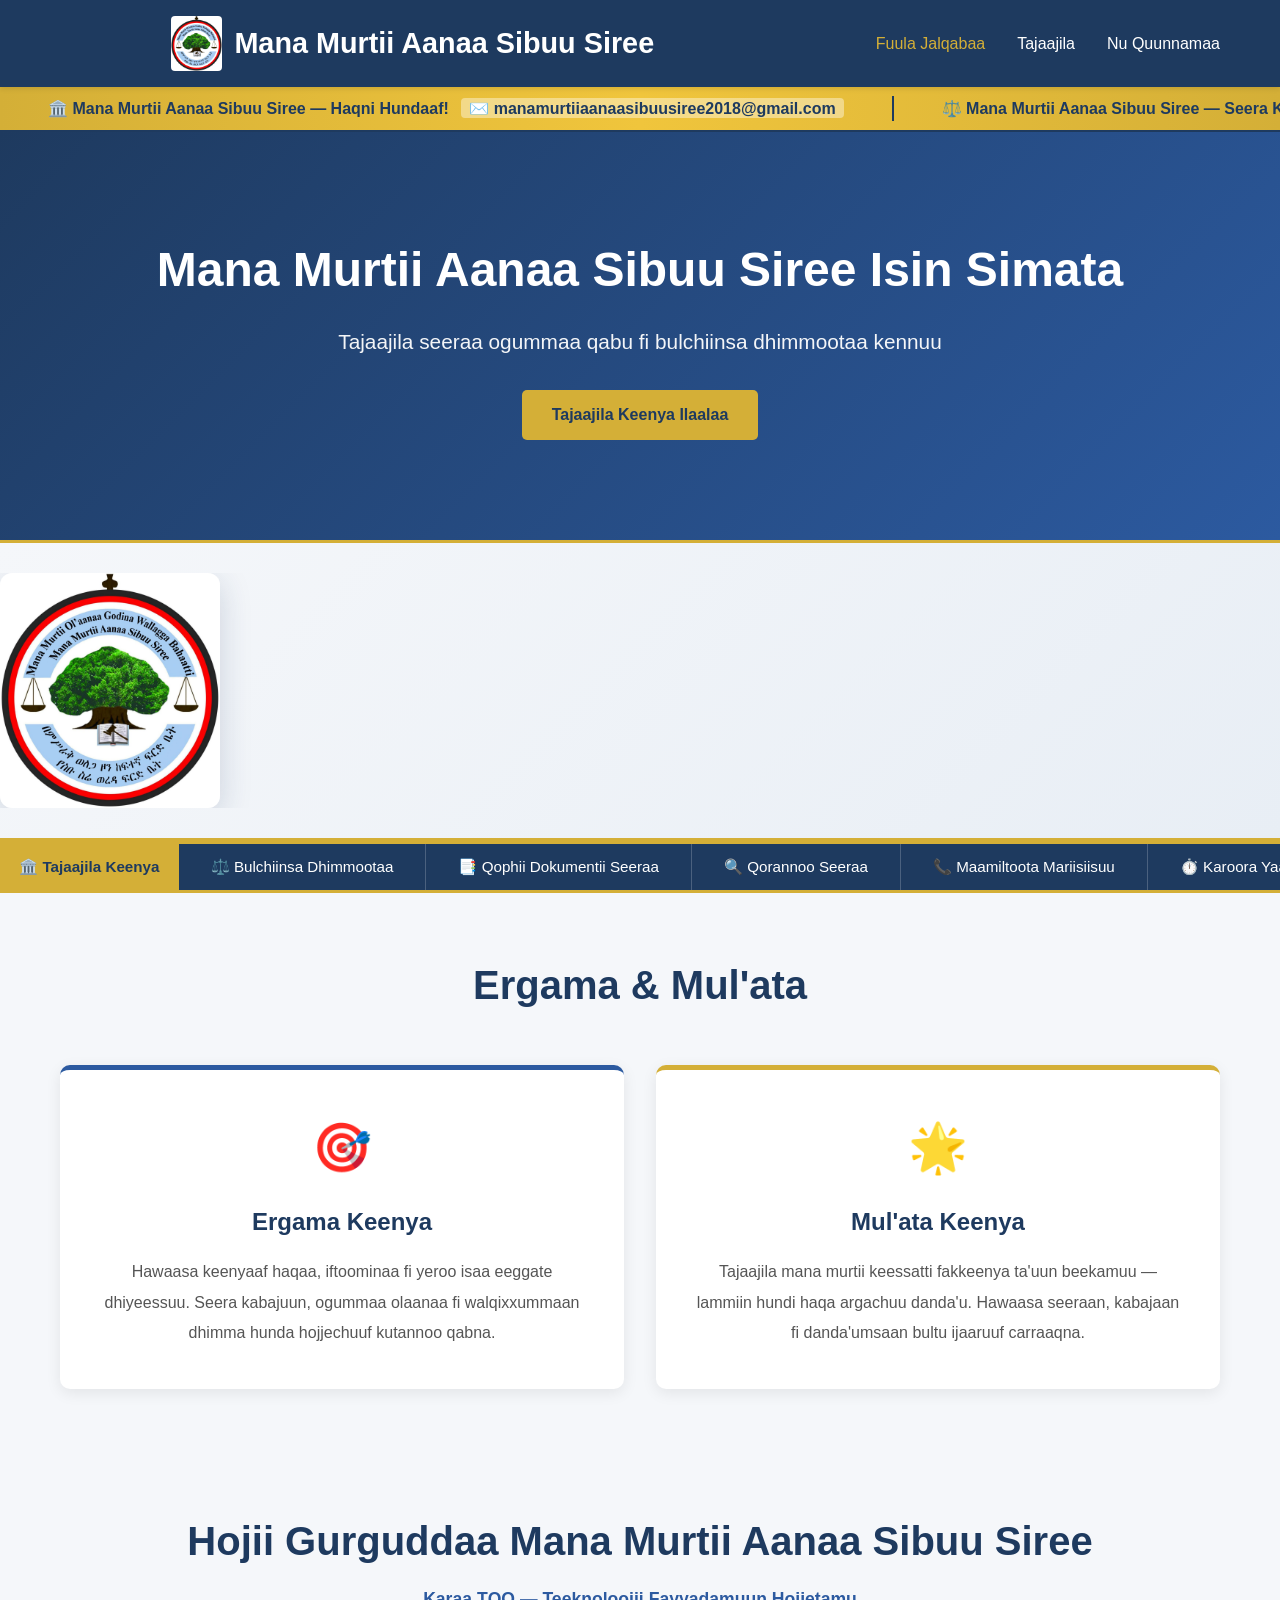
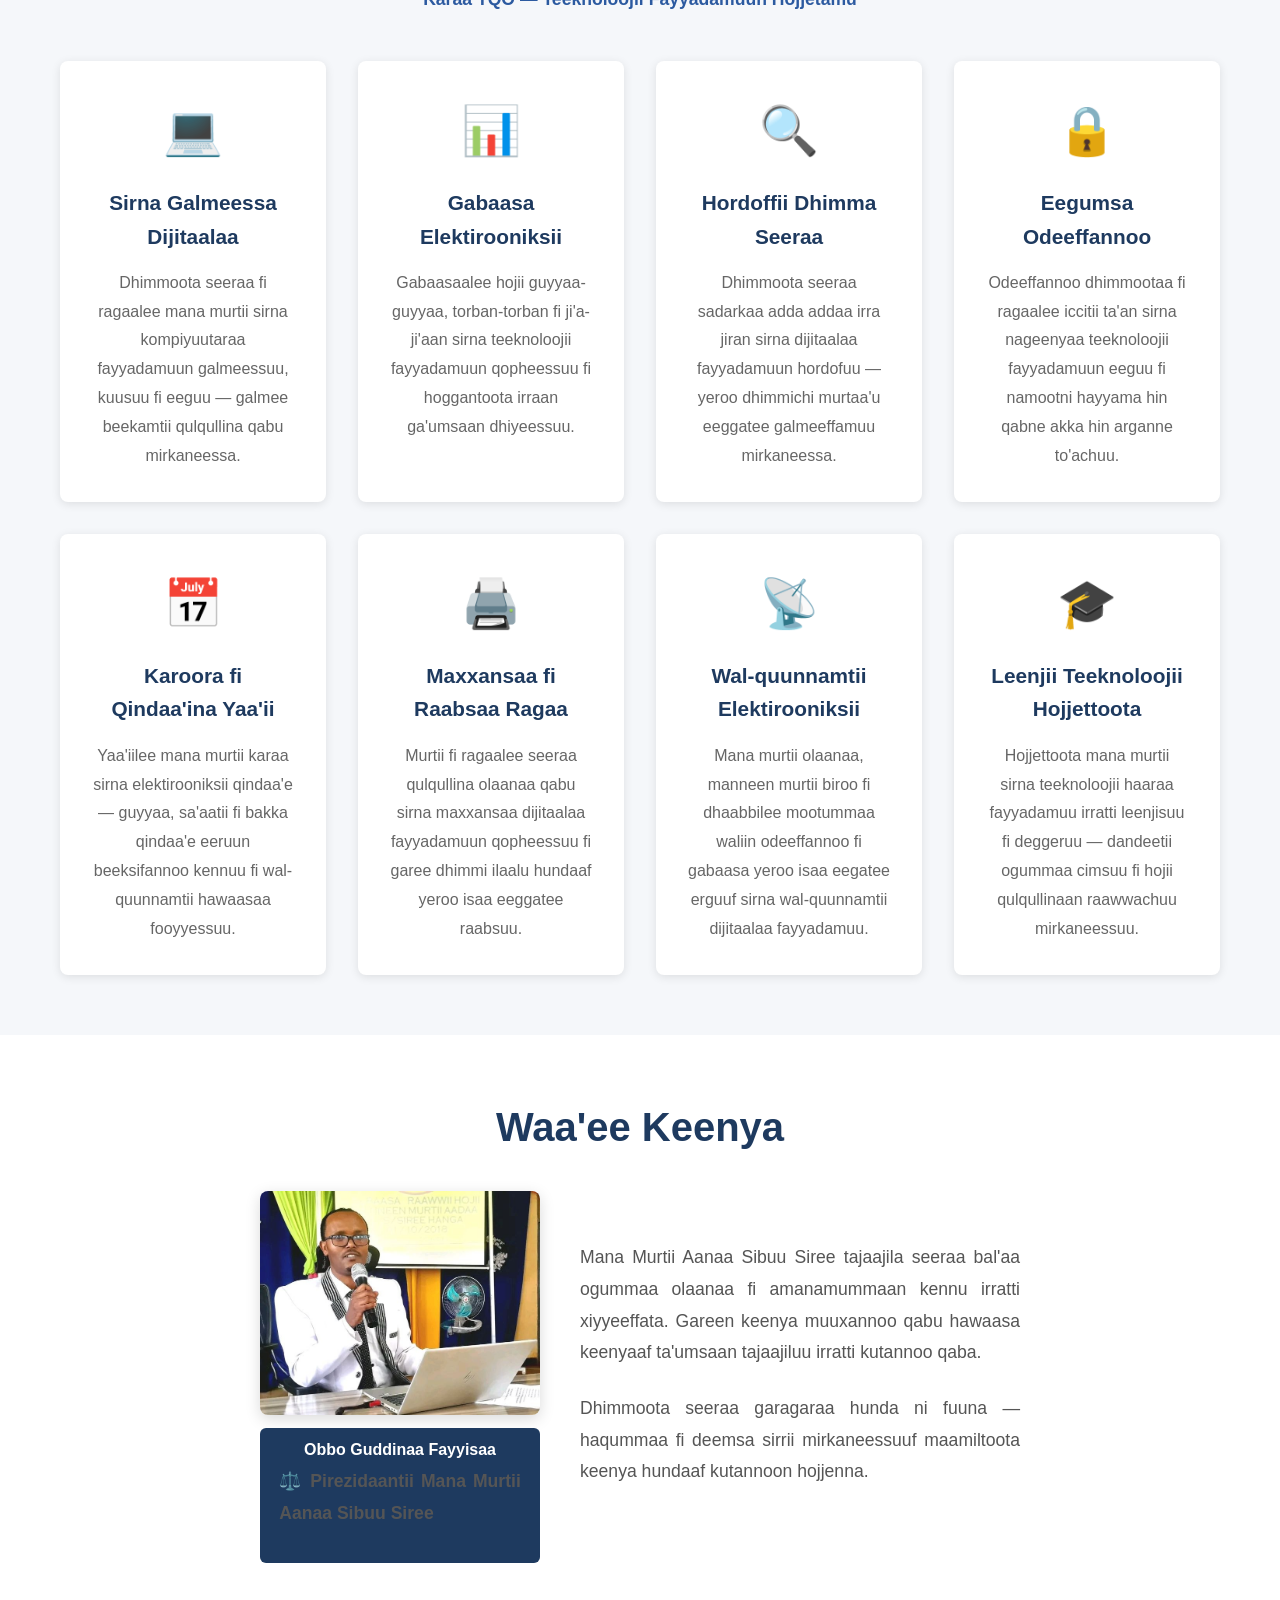
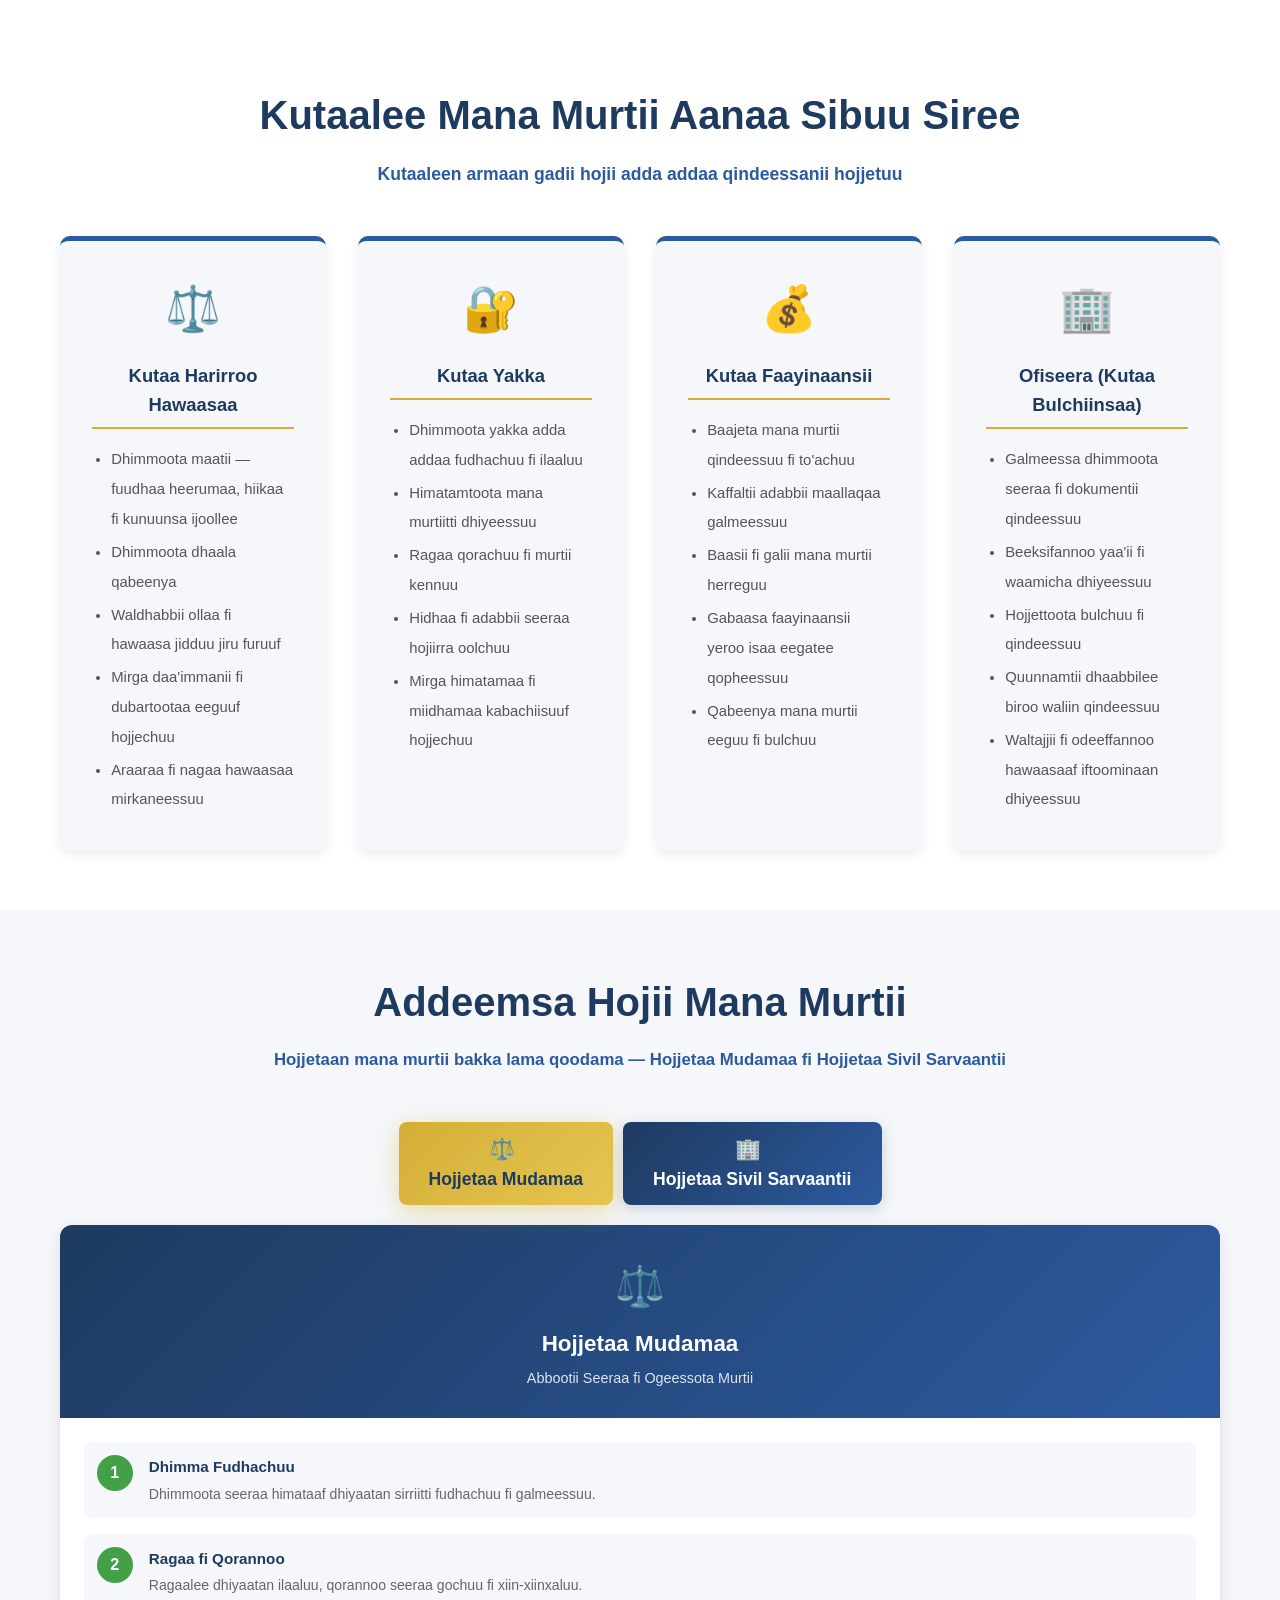
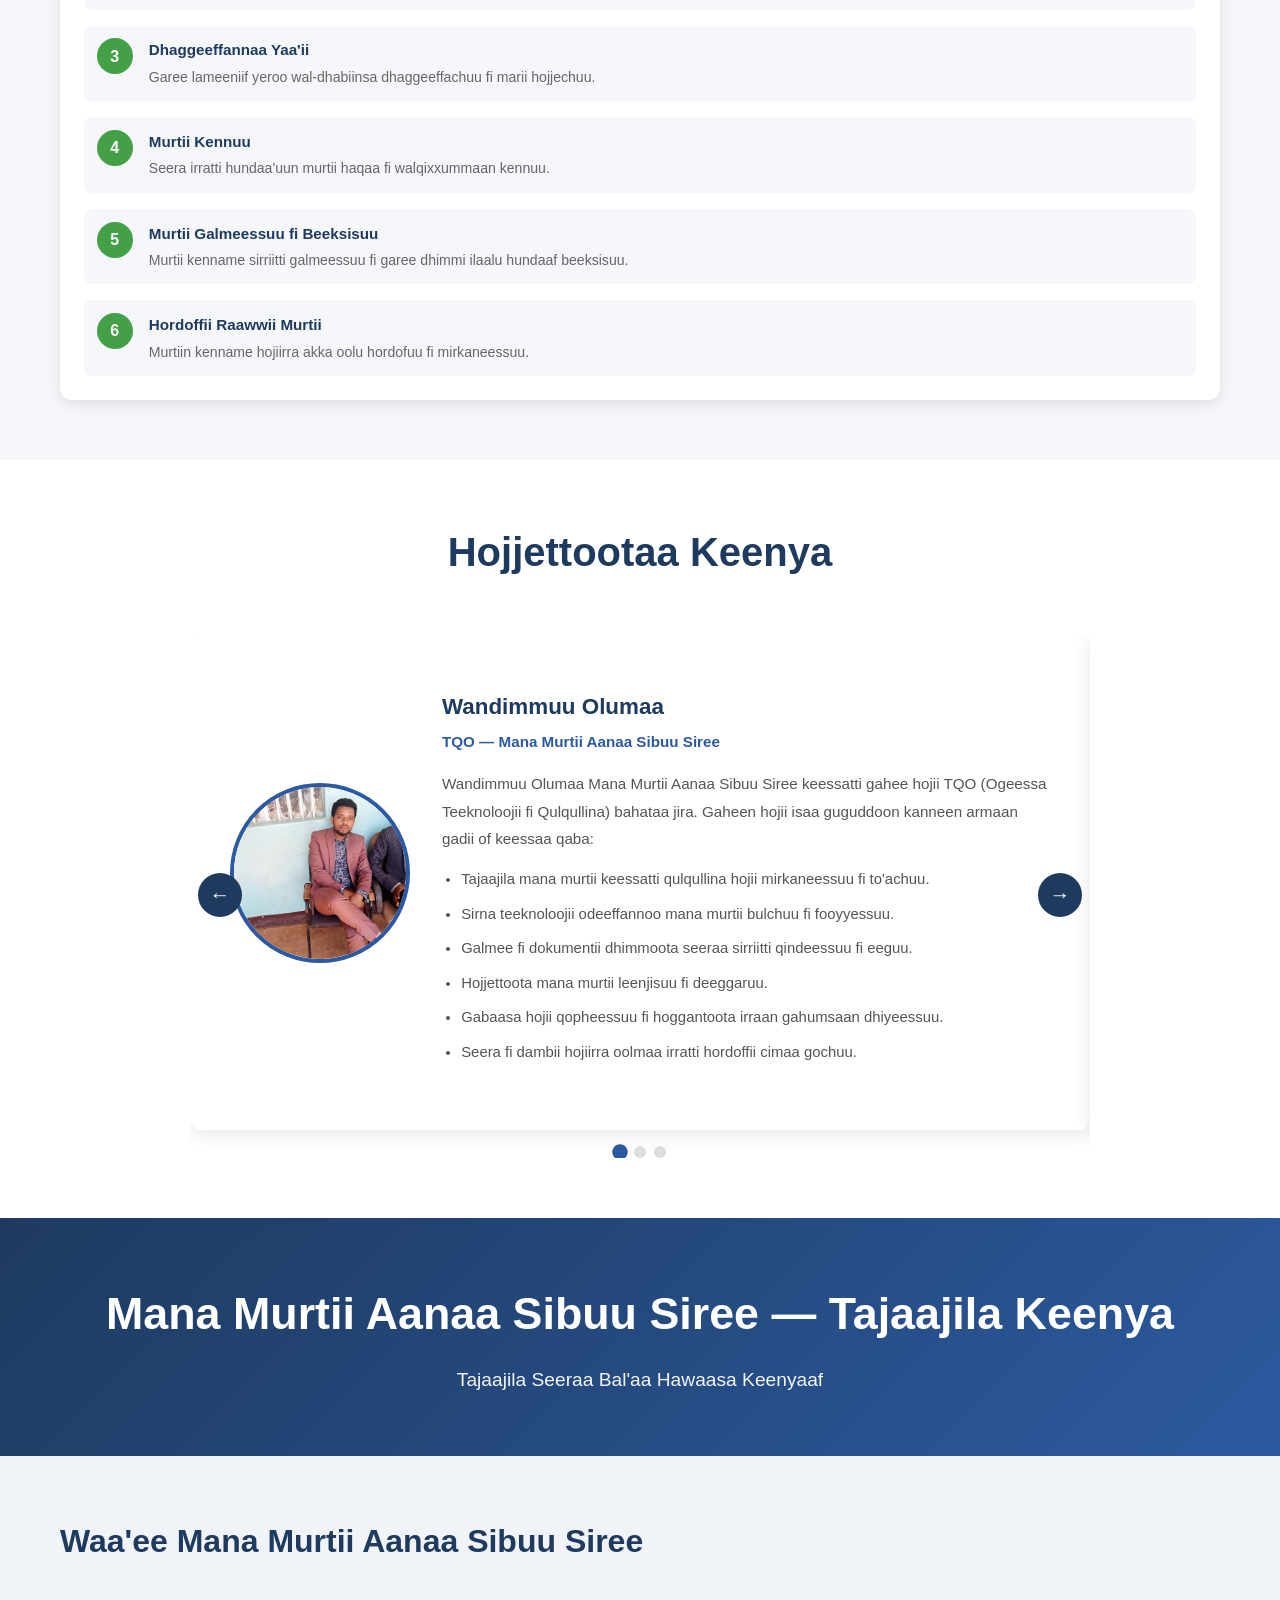
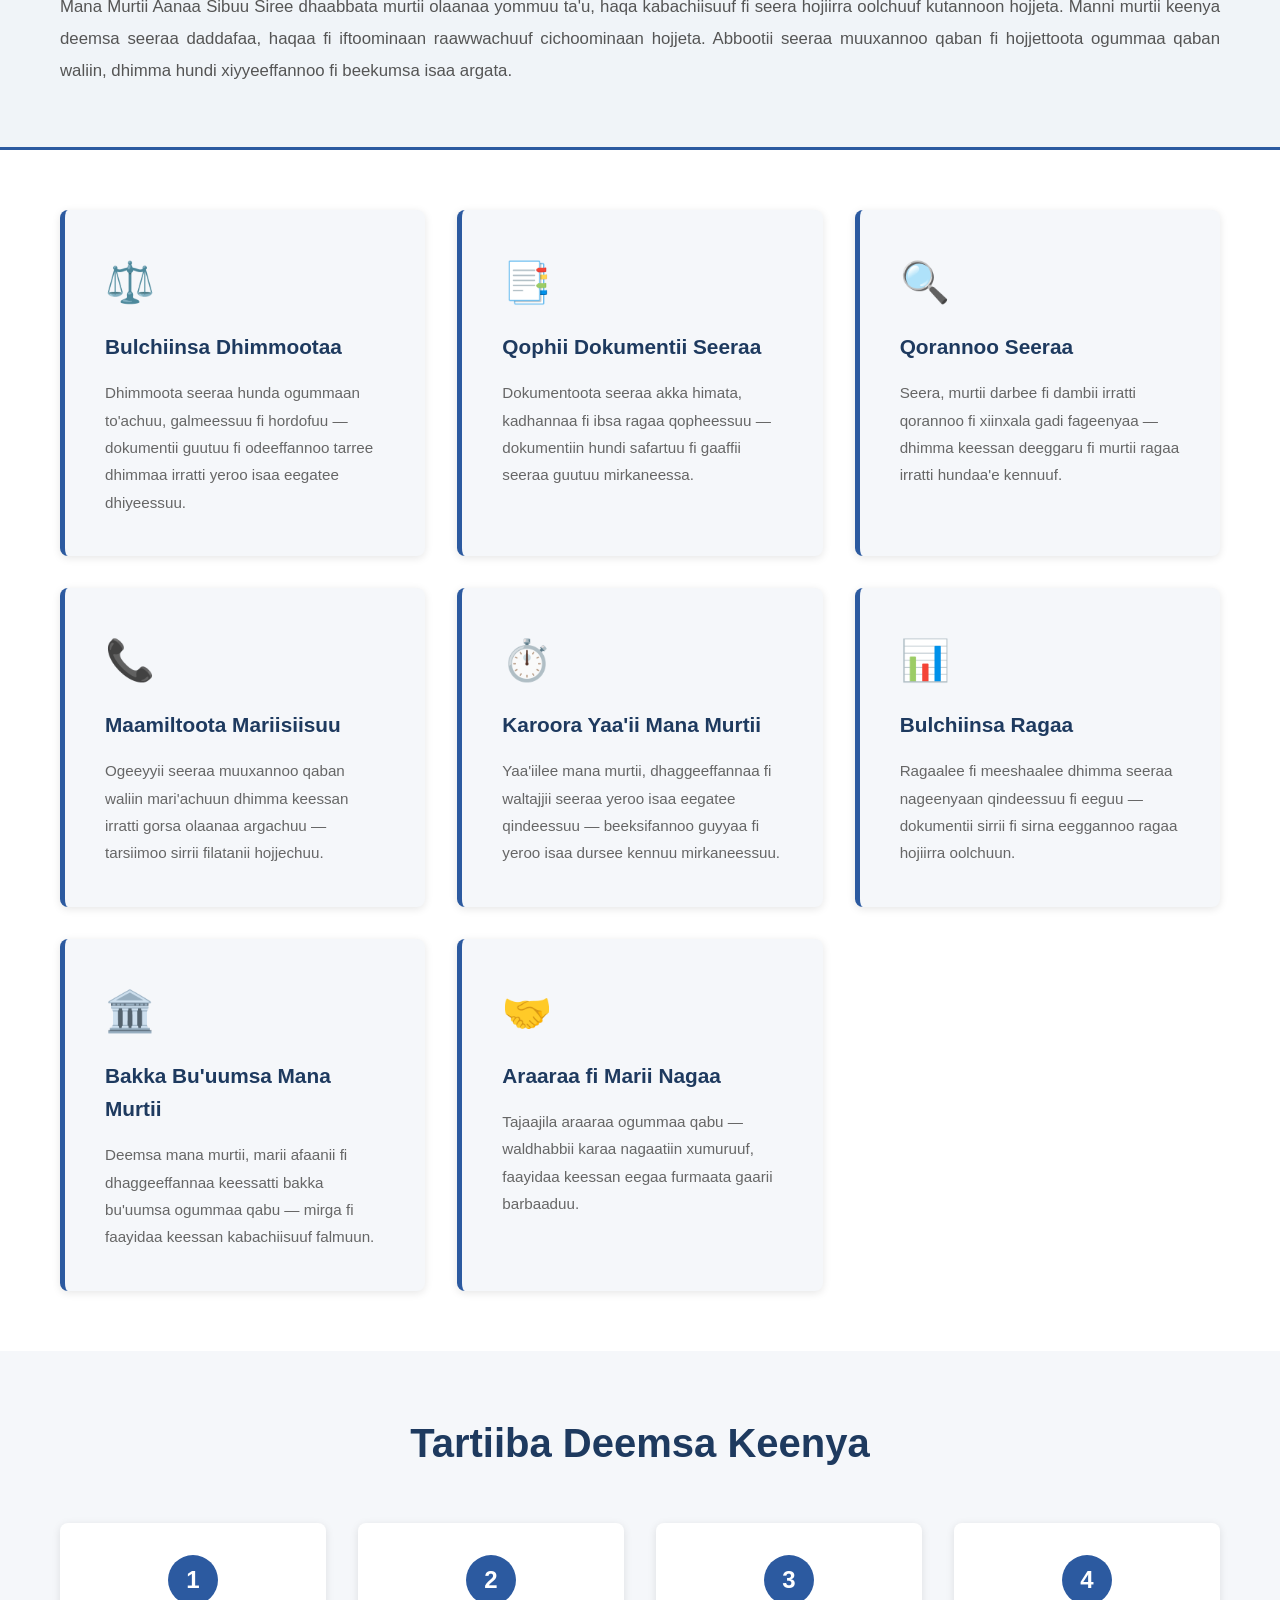
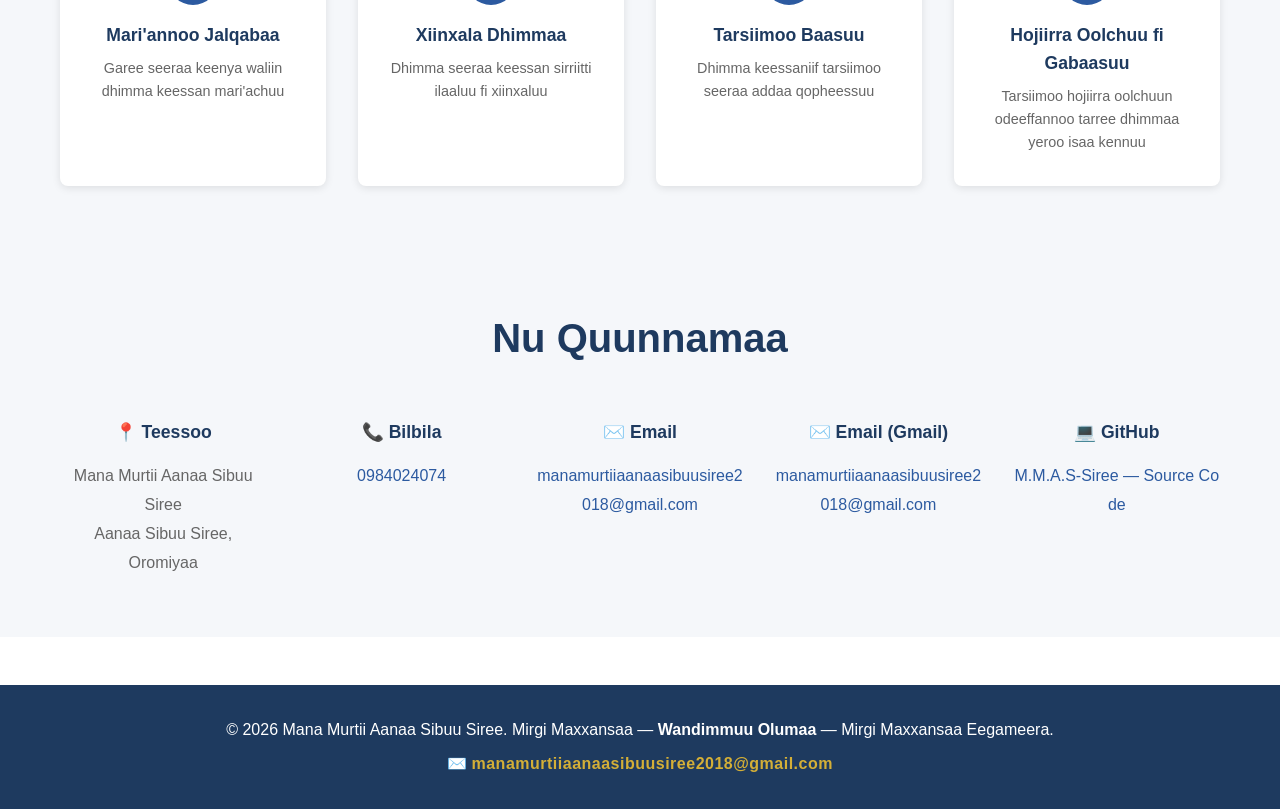
==== commit 12a2beff: "logo mmass" ====
--- a/index.html
+++ b/index.html
@@ -12,12 +12,12 @@
     <nav class="navbar">
         <div class="nav-container">
             <div class="logo">
-                <img src="Logoo ol iyyaanoo.jpg" alt="Mana Murtii Aanaa Sibuu Siree Logo" class="logo-img">
+                <img src="logo mmass.jpg" alt="Mana Murtii Aanaa Sibuu Siree Logo" class="logo-img">
                 <h1>Mana Murtii Aanaa Sibuu Siree</h1>
             </div>
             <ul class="nav-menu">
                 <li><a href="index.html" class="active">Fuula Jalqabaa</a></li>
-                <li><a href="services.html">Tajaajila</a></li>
+                <li><a href="#tajaajila">Tajaajila</a></li>
                 <li><a href="#contact">Nu Quunnamaa</a></li>
             </ul>
         </div>
@@ -26,14 +26,14 @@
     <!-- Marquee: Mana Murtii Aanaa Sibuu Siree -->
     <div class="marquee-wrap">
         <div class="marquee-track">
-            <span>🏛️ Mana Murtii Aanaa Sibuu Siree — Haqni Hundaaf! <a href="https://www.sibuusireecourt.gov.et" target="_blank" class="marquee-link">🌐 www.sibuusireecourt.gov.et</a></span>
-            <span>⚖️ Mana Murtii Aanaa Sibuu Siree — Seera Kabajuu, Haqa Mirkaneessuu! <a href="https://www.sibuusireecourt.gov.et" target="_blank" class="marquee-link">🌐 www.sibuusireecourt.gov.et</a></span>
-            <span>🌟 Mana Murtii Aanaa Sibuu Siree — Tajaajila Ogummaa fi Amanamummaa! <a href="https://www.sibuusireecourt.gov.et" target="_blank" class="marquee-link">🌐 www.sibuusireecourt.gov.et</a></span>
-            <span>📋 Mana Murtii Aanaa Sibuu Siree — Mirga Lammiif Dhaabbannee Hojjenna! <a href="https://www.sibuusireecourt.gov.et" target="_blank" class="marquee-link">🌐 www.sibuusireecourt.gov.et</a></span>
-            <span>🏛️ Mana Murtii Aanaa Sibuu Siree — Haqni Hundaaf! <a href="https://www.sibuusireecourt.gov.et" target="_blank" class="marquee-link">🌐 www.sibuusireecourt.gov.et</a></span>
-            <span>⚖️ Mana Murtii Aanaa Sibuu Siree — Seera Kabajuu, Haqa Mirkaneessuu! <a href="https://www.sibuusireecourt.gov.et" target="_blank" class="marquee-link">🌐 www.sibuusireecourt.gov.et</a></span>
-            <span>🌟 Mana Murtii Aanaa Sibuu Siree — Tajaajila Ogummaa fi Amanamummaa! <a href="https://www.sibuusireecourt.gov.et" target="_blank" class="marquee-link">🌐 www.sibuusireecourt.gov.et</a></span>
-            <span>📋 Mana Murtii Aanaa Sibuu Siree — Mirga Lammiif Dhaabbannee Hojjenna! <a href="https://www.sibuusireecourt.gov.et" target="_blank" class="marquee-link">🌐 www.sibuusireecourt.gov.et</a></span>
+            <span>🏛️ Mana Murtii Aanaa Sibuu Siree — Haqni Hundaaf! <a href="mailto:manamurtiiaanaasibuusiree2018@gmail.com" class="marquee-link">✉️ manamurtiiaanaasibuusiree2018@gmail.com</a></span>
+            <span>⚖️ Mana Murtii Aanaa Sibuu Siree — Seera Kabajuu, Haqa Mirkaneessuu! <a href="mailto:manamurtiiaanaasibuusiree2018@gmail.com" class="marquee-link">✉️ manamurtiiaanaasibuusiree2018@gmail.com</a></span>
+            <span>🌟 Mana Murtii Aanaa Sibuu Siree — Tajaajila Ogummaa fi Amanamummaa! <a href="mailto:manamurtiiaanaasibuusiree2018@gmail.com" class="marquee-link">✉️ manamurtiiaanaasibuusiree2018@gmail.com</a></span>
+            <span>📋 Mana Murtii Aanaa Sibuu Siree — Mirga Lammiif Dhaabbannee Hojjenna! <a href="mailto:manamurtiiaanaasibuusiree2018@gmail.com" class="marquee-link">✉️ manamurtiiaanaasibuusiree2018@gmail.com</a></span>
+            <span>🏛️ Mana Murtii Aanaa Sibuu Siree — Haqni Hundaaf! <a href="mailto:manamurtiiaanaasibuusiree2018@gmail.com" class="marquee-link">✉️ manamurtiiaanaasibuusiree2018@gmail.com</a></span>
+            <span>⚖️ Mana Murtii Aanaa Sibuu Siree — Seera Kabajuu, Haqa Mirkaneessuu! <a href="mailto:manamurtiiaanaasibuusiree2018@gmail.com" class="marquee-link">✉️ manamurtiiaanaasibuusiree2018@gmail.com</a></span>
+            <span>🌟 Mana Murtii Aanaa Sibuu Siree — Tajaajila Ogummaa fi Amanamummaa! <a href="mailto:manamurtiiaanaasibuusiree2018@gmail.com" class="marquee-link">✉️ manamurtiiaanaasibuusiree2018@gmail.com</a></span>
+            <span>📋 Mana Murtii Aanaa Sibuu Siree — Mirga Lammiif Dhaabbannee Hojjenna! <a href="mailto:manamurtiiaanaasibuusiree2018@gmail.com" class="marquee-link">✉️ manamurtiiaanaasibuusiree2018@gmail.com</a></span>
         </div>
     </div>
 
@@ -43,6 +43,13 @@
             <h1>Mana Murtii Aanaa Sibuu Siree Isin Simata</h1>
             <p>Tajaajila seeraa ogummaa qabu fi bulchiinsa dhimmootaa kennuu</p>
             <a href="services.html" class="btn btn-primary">Tajaajila Keenya Ilaalaa</a>
+        </div>
+    </section>
+
+    <!-- Logo Center Section -->
+    <section class="logo-center-section">
+        <div class="logo-slide-track">
+            <img src="logo mmass.jpg" alt="Mana Murtii Aanaa Sibuu Siree Logo" class="logo-center-img logo-sliding">
         </div>
     </section>
 
@@ -234,9 +241,18 @@
             <h2>Addeemsa Hojii Mana Murtii</h2>
             <p class="wp-sub">Hojjetaan mana murtii bakka lama qoodama — Hojjetaa Mudamaa fi Hojjetaa Sivil Sarvaantii</p>
 
-            <div class="wp-grid">
-
-                <!-- Bakka 1: Hojjetaa Mudamaa -->
+            <!-- Tab Buttons -->
+            <div class="wp-tabs">
+                <button class="wp-tab-btn active" onclick="openTab(event, 'mudama')">
+                    <span class="wp-icon">⚖️</span> Hojjetaa Mudamaa
+                </button>
+                <button class="wp-tab-btn" onclick="openTab(event, 'sivil')">
+                    <span class="wp-icon">🏢</span> Hojjetaa Sivil Sarvaantii
+                </button>
+            </div>
+
+            <!-- Tab Content 1: Hojjetaa Mudamaa -->
+            <div id="mudama" class="wp-tab-content active">
                 <div class="wp-section">
                     <div class="wp-header mudama">
                         <span class="wp-icon">⚖️</span>
@@ -288,8 +304,10 @@
                         </div>
                     </div>
                 </div>
-
-                <!-- Bakka 2: Hojjetaa Sivil Sarvaantii -->
+            </div>
+
+            <!-- Tab Content 2: Hojjetaa Sivil Sarvaantii -->
+            <div id="sivil" class="wp-tab-content">
                 <div class="wp-section">
                     <div class="wp-header sivil">
                         <span class="wp-icon">🏢</span>
@@ -341,8 +359,8 @@
                         </div>
                     </div>
                 </div>
-
-            </div>
+            </div>
+
         </div>
     </section>
 
@@ -428,6 +446,103 @@
         </div>
     </section>
 
+    <!-- ===== TAJAAJILA SECTION (services.html irraa) ===== -->
+    <section id="tajaajila" class="services-full">
+        <!-- Page Header -->
+        <div class="page-header">
+            <div class="container">
+                <h1>Mana Murtii Aanaa Sibuu Siree — Tajaajila Keenya</h1>
+                <p>Tajaajila Seeraa Bal'aa Hawaasa Keenyaaf</p>
+            </div>
+        </div>
+
+        <!-- Court Introduction -->
+        <div class="court-intro">
+            <div class="container">
+                <h2>Waa'ee Mana Murtii Aanaa Sibuu Siree</h2>
+                <p>Mana Murtii Aanaa Sibuu Siree dhaabbata murtii olaanaa yommuu ta'u, haqa kabachiisuuf fi seera hojiirra oolchuuf kutannoon hojjeta. Manni murtii keenya deemsa seeraa daddafaa, haqaa fi iftoominaan raawwachuuf cichoominaan hojjeta. Abbootii seeraa muuxannoo qaban fi hojjettoota ogummaa qaban waliin, dhimma hundi xiyyeeffannoo fi beekumsa isaa argata.</p>
+            </div>
+        </div>
+
+        <!-- Services Grid -->
+        <div class="services-section">
+            <div class="container">
+                <div class="services-grid">
+                    <div class="service-card">
+                        <div class="service-icon">⚖️</div>
+                        <h3>Bulchiinsa Dhimmootaa</h3>
+                        <p>Dhimmoota seeraa hunda ogummaan to'achuu, galmeessuu fi hordofuu — dokumentii guutuu fi odeeffannoo tarree dhimmaa irratti yeroo isaa eegatee dhiyeessuu.</p>
+                    </div>
+                    <div class="service-card">
+                        <div class="service-icon">📑</div>
+                        <h3>Qophii Dokumentii Seeraa</h3>
+                        <p>Dokumentoota seeraa akka himata, kadhannaa fi ibsa ragaa qopheessuu — dokumentiin hundi safartuu fi gaaffii seeraa guutuu mirkaneessa.</p>
+                    </div>
+                    <div class="service-card">
+                        <div class="service-icon">🔍</div>
+                        <h3>Qorannoo Seeraa</h3>
+                        <p>Seera, murtii darbee fi dambii irratti qorannoo fi xiinxala gadi fageenyaa — dhimma keessan deeggaru fi murtii ragaa irratti hundaa'e kennuuf.</p>
+                    </div>
+                    <div class="service-card">
+                        <div class="service-icon">📞</div>
+                        <h3>Maamiltoota Mariisiisuu</h3>
+                        <p>Ogeeyyii seeraa muuxannoo qaban waliin mari'achuun dhimma keessan irratti gorsa olaanaa argachuu — tarsiimoo sirrii filatanii hojjechuu.</p>
+                    </div>
+                    <div class="service-card">
+                        <div class="service-icon">⏱️</div>
+                        <h3>Karoora Yaa'ii Mana Murtii</h3>
+                        <p>Yaa'iilee mana murtii, dhaggeeffannaa fi waltajjii seeraa yeroo isaa eegatee qindeessuu — beeksifannoo guyyaa fi yeroo isaa dursee kennuu mirkaneessuu.</p>
+                    </div>
+                    <div class="service-card">
+                        <div class="service-icon">📊</div>
+                        <h3>Bulchiinsa Ragaa</h3>
+                        <p>Ragaalee fi meeshaalee dhimma seeraa nageenyaan qindeessuu fi eeguu — dokumentii sirrii fi sirna eeggannoo ragaa hojiirra oolchuun.</p>
+                    </div>
+                    <div class="service-card">
+                        <div class="service-icon">🏛️</div>
+                        <h3>Bakka Bu'uumsa Mana Murtii</h3>
+                        <p>Deemsa mana murtii, marii afaanii fi dhaggeeffannaa keessatti bakka bu'uumsa ogummaa qabu — mirga fi faayidaa keessan kabachiisuuf falmuun.</p>
+                    </div>
+                    <div class="service-card">
+                        <div class="service-icon">🤝</div>
+                        <h3>Araaraa fi Marii Nagaa</h3>
+                        <p>Tajaajila araaraa ogummaa qabu — waldhabbii karaa nagaatiin xumuruuf, faayidaa keessan eegaa furmaata gaarii barbaaduu.</p>
+                    </div>
+                </div>
+            </div>
+        </div>
+
+        <!-- Process Section -->
+        <div class="process-section">
+            <div class="container">
+                <h2>Tartiiba Deemsa Keenya</h2>
+                <div class="process-steps">
+                    <div class="step">
+                        <div class="step-number">1</div>
+                        <h4>Mari'annoo Jalqabaa</h4>
+                        <p>Garee seeraa keenya waliin dhimma keessan mari'achuu</p>
+                    </div>
+                    <div class="step">
+                        <div class="step-number">2</div>
+                        <h4>Xiinxala Dhimmaa</h4>
+                        <p>Dhimma seeraa keessan sirriitti ilaaluu fi xiinxaluu</p>
+                    </div>
+                    <div class="step">
+                        <div class="step-number">3</div>
+                        <h4>Tarsiimoo Baasuu</h4>
+                        <p>Dhimma keessaniif tarsiimoo seeraa addaa qopheessuu</p>
+                    </div>
+                    <div class="step">
+                        <div class="step-number">4</div>
+                        <h4>Hojiirra Oolchuu fi Gabaasuu</h4>
+                        <p>Tarsiimoo hojiirra oolchuun odeeffannoo tarree dhimmaa yeroo isaa kennuu</p>
+                    </div>
+                </div>
+            </div>
+        </div>
+    </section>
+    <!-- ===== TAJAAJILA SECTION XUMURE ===== -->
+
     <!-- Contact Section -->
     <section id="contact" class="contact">
         <div class="container">
@@ -446,8 +561,8 @@
                     <p><a href="mailto:manamurtiiaanaasibuusiree2018@gmail.com">manamurtiiaanaasibuusiree2018@gmail.com</a></p>
                 </div>
                 <div class="info-item">
-                    <h4>🌐 Website</h4>
-                    <p><a href="https://www.sibuusireecourt.gov.et" target="_blank">www.sibuusireecourt.gov.et</a></p>
+                    <h4>✉️ Email (Gmail)</h4>
+                    <p><a href="mailto:manamurtiiaanaasibuusiree2018@gmail.com">manamurtiiaanaasibuusiree2018@gmail.com</a></p>
                 </div>
                 <div class="info-item">
                     <h4>💻 GitHub</h4>
@@ -461,11 +576,26 @@
     <footer class="footer">
         <div class="container">
             <p>&copy; 2026 Mana Murtii Aanaa Sibuu Siree. Mirgi Maxxansaa — <strong>Wandimmuu Olumaa</strong> — Mirgi Maxxansaa Eegameera.</p>
-            <p class="footer-web">🌐 <a href="https://www.sibuusireecourt.gov.et" target="_blank" class="footer-link">www.sibuusireecourt.gov.et</a></p>
+            <p class="footer-web">✉️ <a href="mailto:manamurtiiaanaasibuusiree2018@gmail.com" class="footer-link">manamurtiiaanaasibuusiree2018@gmail.com</a></p>
         </div>
     </footer>
     <!-- Scroll Animation Script -->
     <script>
+        // Tab switching function
+        function openTab(evt, tabName) {
+            // Hide all tab contents
+            const tabContents = document.querySelectorAll('.wp-tab-content');
+            tabContents.forEach(content => content.classList.remove('active'));
+
+            // Remove active class from all buttons
+            const tabBtns = document.querySelectorAll('.wp-tab-btn');
+            tabBtns.forEach(btn => btn.classList.remove('active'));
+
+            // Show current tab and mark button as active
+            document.getElementById(tabName).classList.add('active');
+            evt.currentTarget.classList.add('active');
+        }
+
         // Dept cards scroll animation
         const deptCards = document.querySelectorAll('.animate-dept');
         const observer = new IntersectionObserver((entries) => {
--- a/styles.css
+++ b/styles.css
@@ -188,7 +188,6 @@
     margin: 0 auto;
     padding: 0 20px;
     display: flex;
-    justify-content: space-between;
     align-items: center;
 }
 
@@ -196,13 +195,20 @@
     display: flex;
     align-items: center;
     gap: 0.75rem;
+    margin: 0 auto;
 }
 
 .logo-img {
+    display: block;
+    margin: 0 auto;
     height: 55px;
     width: auto;
     border-radius: 4px;
     object-fit: contain;
+}
+
+.nav-menu {
+    margin-left: auto;
 }
 
 .logo h1 {
@@ -1134,3 +1140,89 @@
         font-size: 1.5rem;
     }
 }
+
+/* Logo Center Section */
+.logo-center-section {
+    overflow: hidden;
+    padding: 30px 0;
+    background: linear-gradient(135deg, var(--light-bg) 0%, #e8eef5 100%);
+    border-top: 3px solid var(--accent-color);
+    border-bottom: 3px solid var(--accent-color);
+}
+
+.logo-slide-track {
+    width: 100%;
+    overflow: hidden;
+}
+
+.logo-center-img {
+    width: 220px;
+    max-width: 280px;
+    min-width: 120px;
+    height: auto;
+    display: block;
+    border-radius: 12px;
+    box-shadow: 0 8px 32px rgba(30, 58, 95, 0.18);
+}
+
+.logo-sliding {
+    animation: slideLeftRight 25s ease-in-out infinite;
+}
+
+@keyframes slideLeftRight {
+    0%   { transform: translateX(0); }
+    50%  { transform: translateX(calc(100vw - 280px)); }
+    100% { transform: translateX(0); }
+}
+
+/* Tab System for Addeemsa Hojii */
+.wp-tabs {
+    display: flex;
+    gap: 10px;
+    justify-content: center;
+    margin: 30px 0 20px;
+    flex-wrap: wrap;
+}
+
+.wp-tab-btn {
+    background: linear-gradient(135deg, var(--primary-color), var(--secondary-color));
+    color: white;
+    border: none;
+    padding: 15px 30px;
+    font-size: 1.1rem;
+    font-weight: 600;
+    border-radius: 8px;
+    cursor: pointer;
+    transition: all 0.3s ease;
+    box-shadow: 0 4px 15px rgba(30, 58, 95, 0.2);
+}
+
+.wp-tab-btn:hover {
+    transform: translateY(-3px);
+    box-shadow: 0 6px 20px rgba(30, 58, 95, 0.35);
+}
+
+.wp-tab-btn.active {
+    background: linear-gradient(135deg, var(--accent-color), #e5c550);
+    color: var(--primary-color);
+    box-shadow: 0 6px 25px rgba(212, 175, 55, 0.4);
+}
+
+.wp-tab-btn .wp-icon {
+    font-size: 1.3rem;
+    margin-right: 8px;
+}
+
+.wp-tab-content {
+    display: none;
+    animation: fadeIn 0.5s ease;
+}
+
+.wp-tab-content.active {
+    display: block;
+}
+
+@keyframes fadeIn {
+    from { opacity: 0; transform: translateY(10px); }
+    to { opacity: 1; transform: translateY(0); }
+}
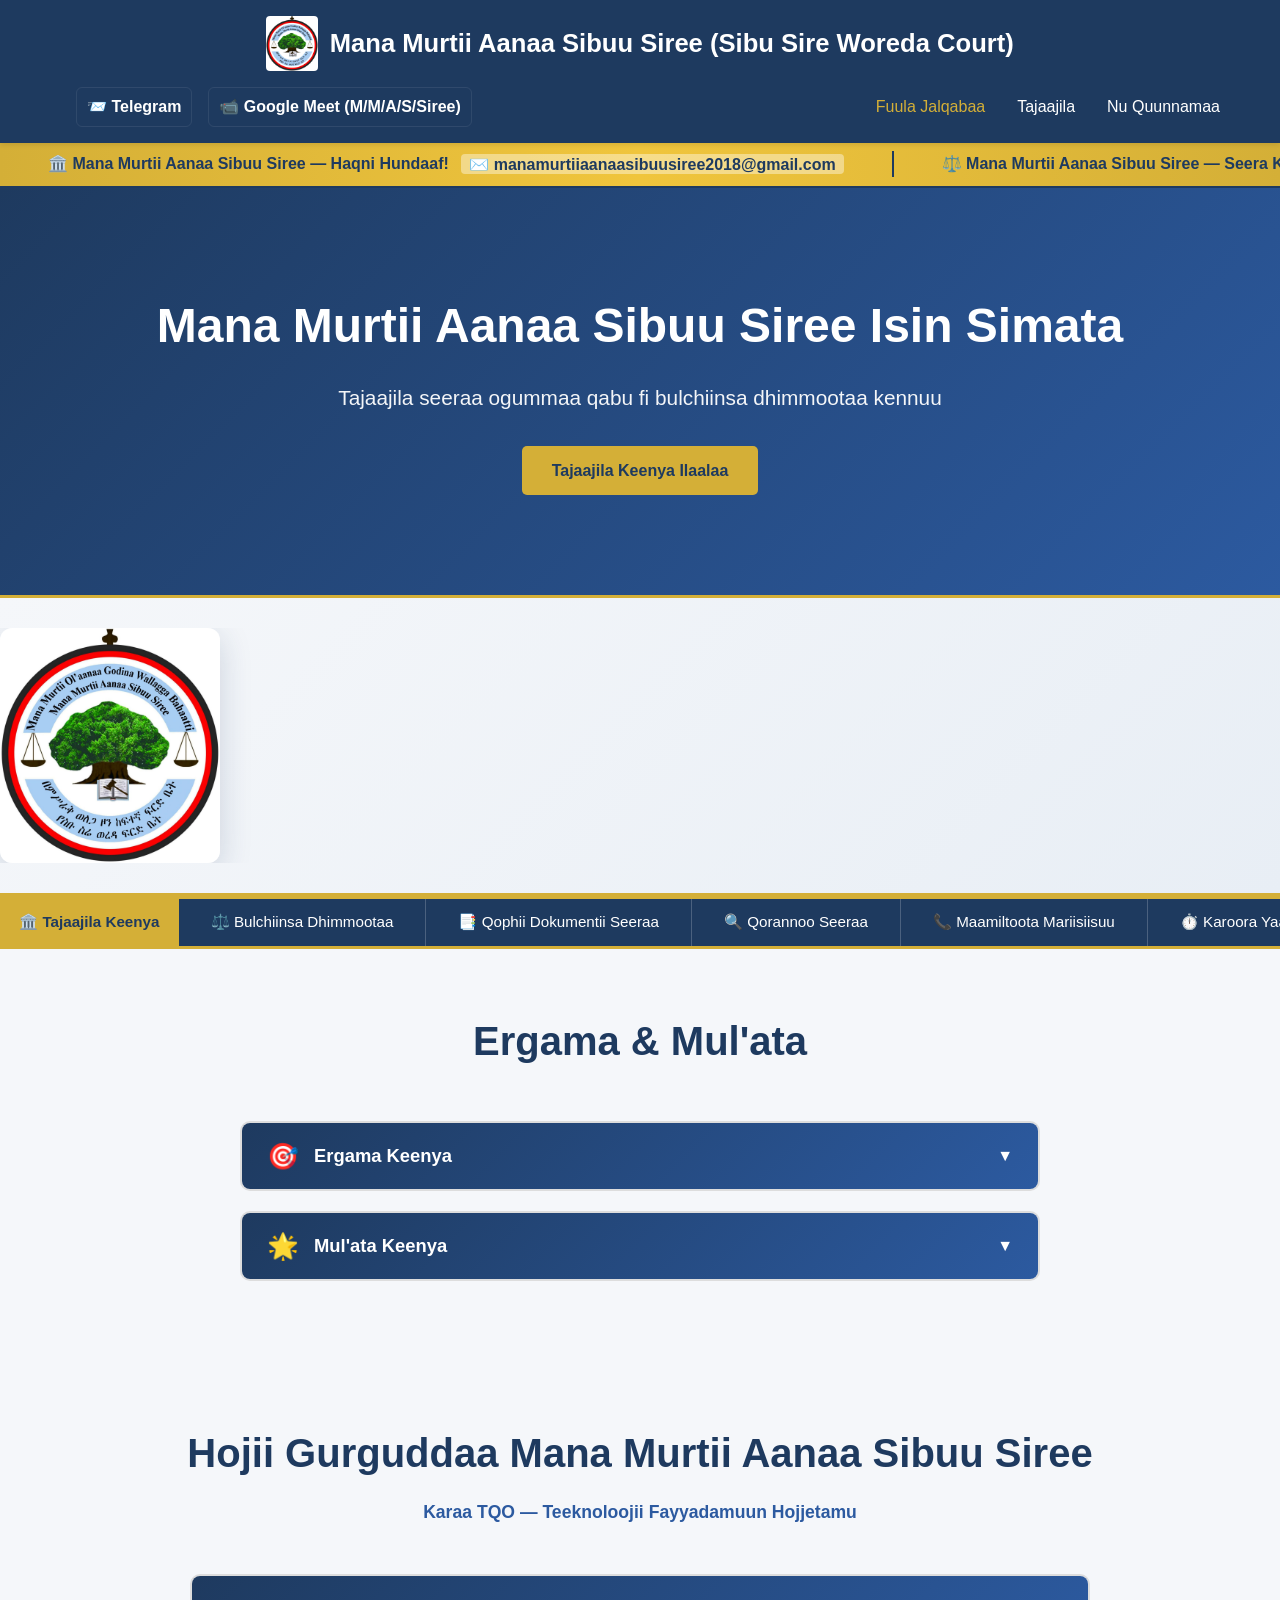
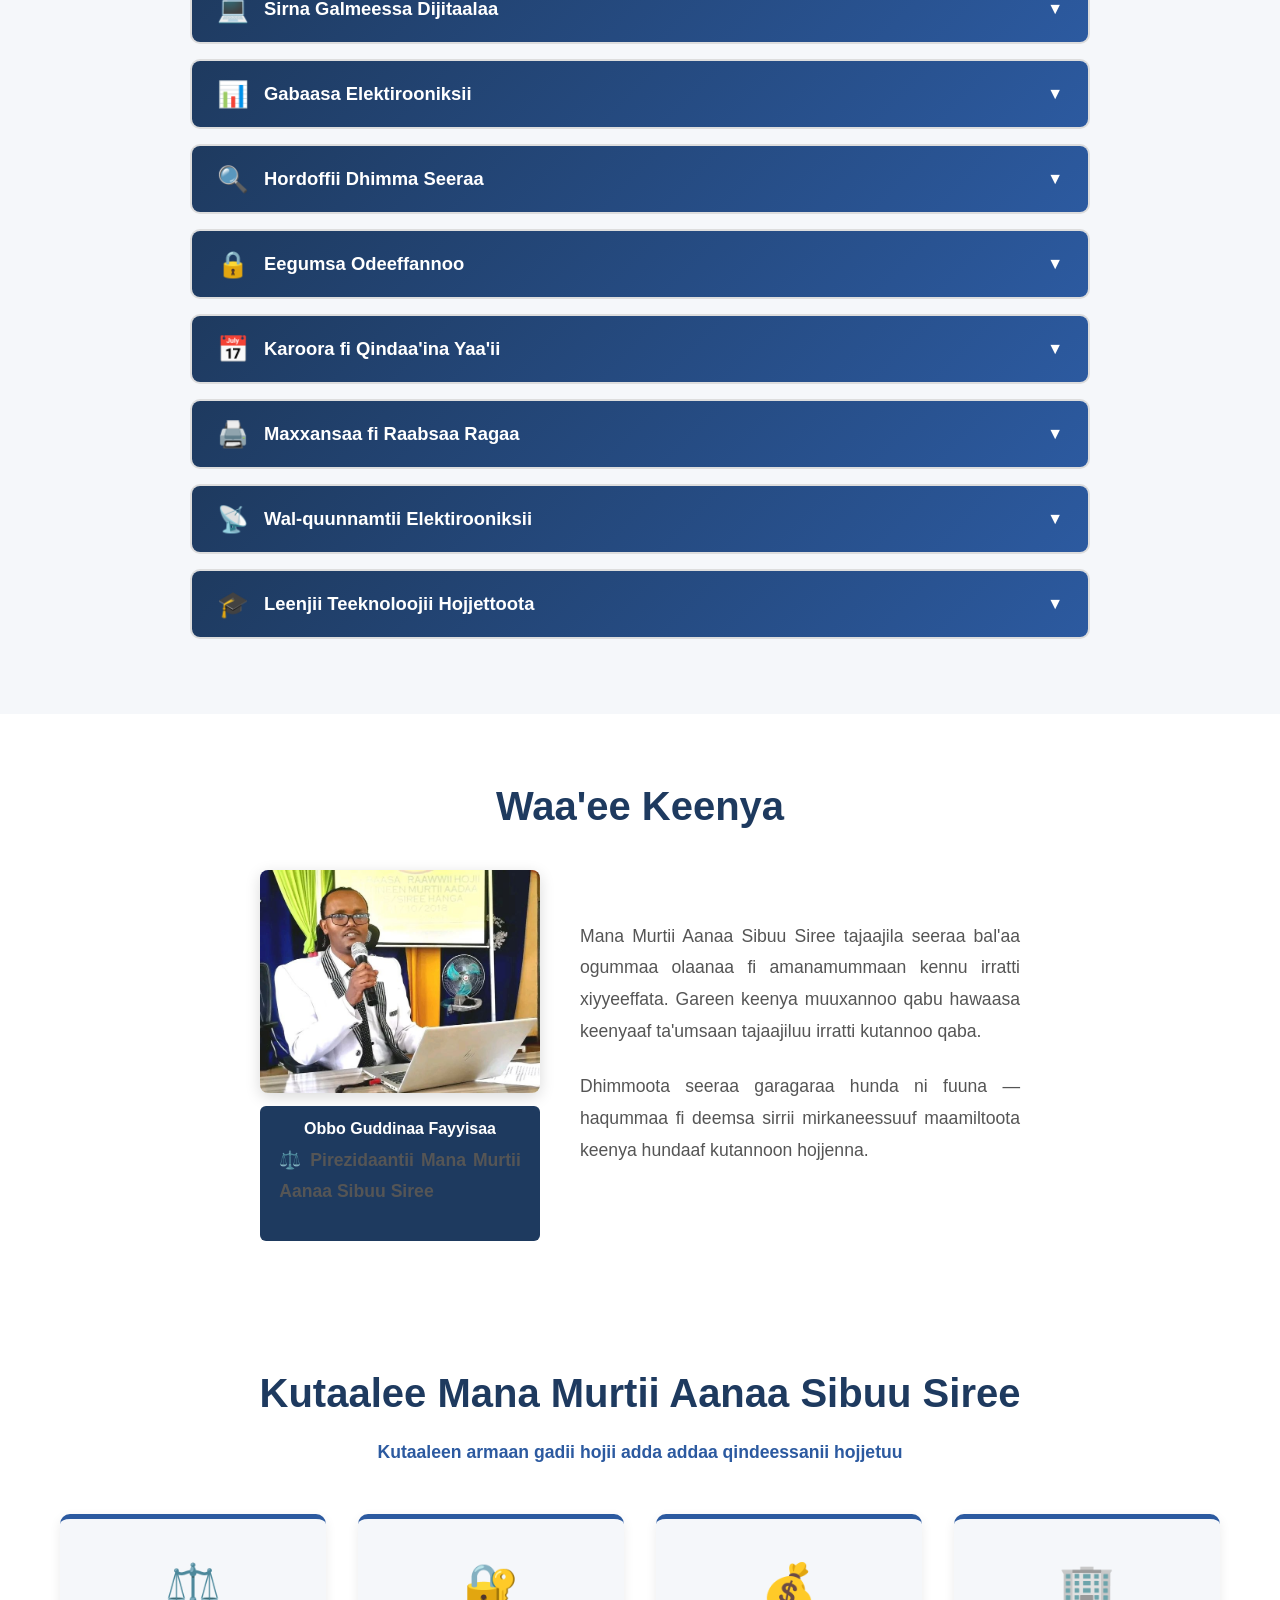
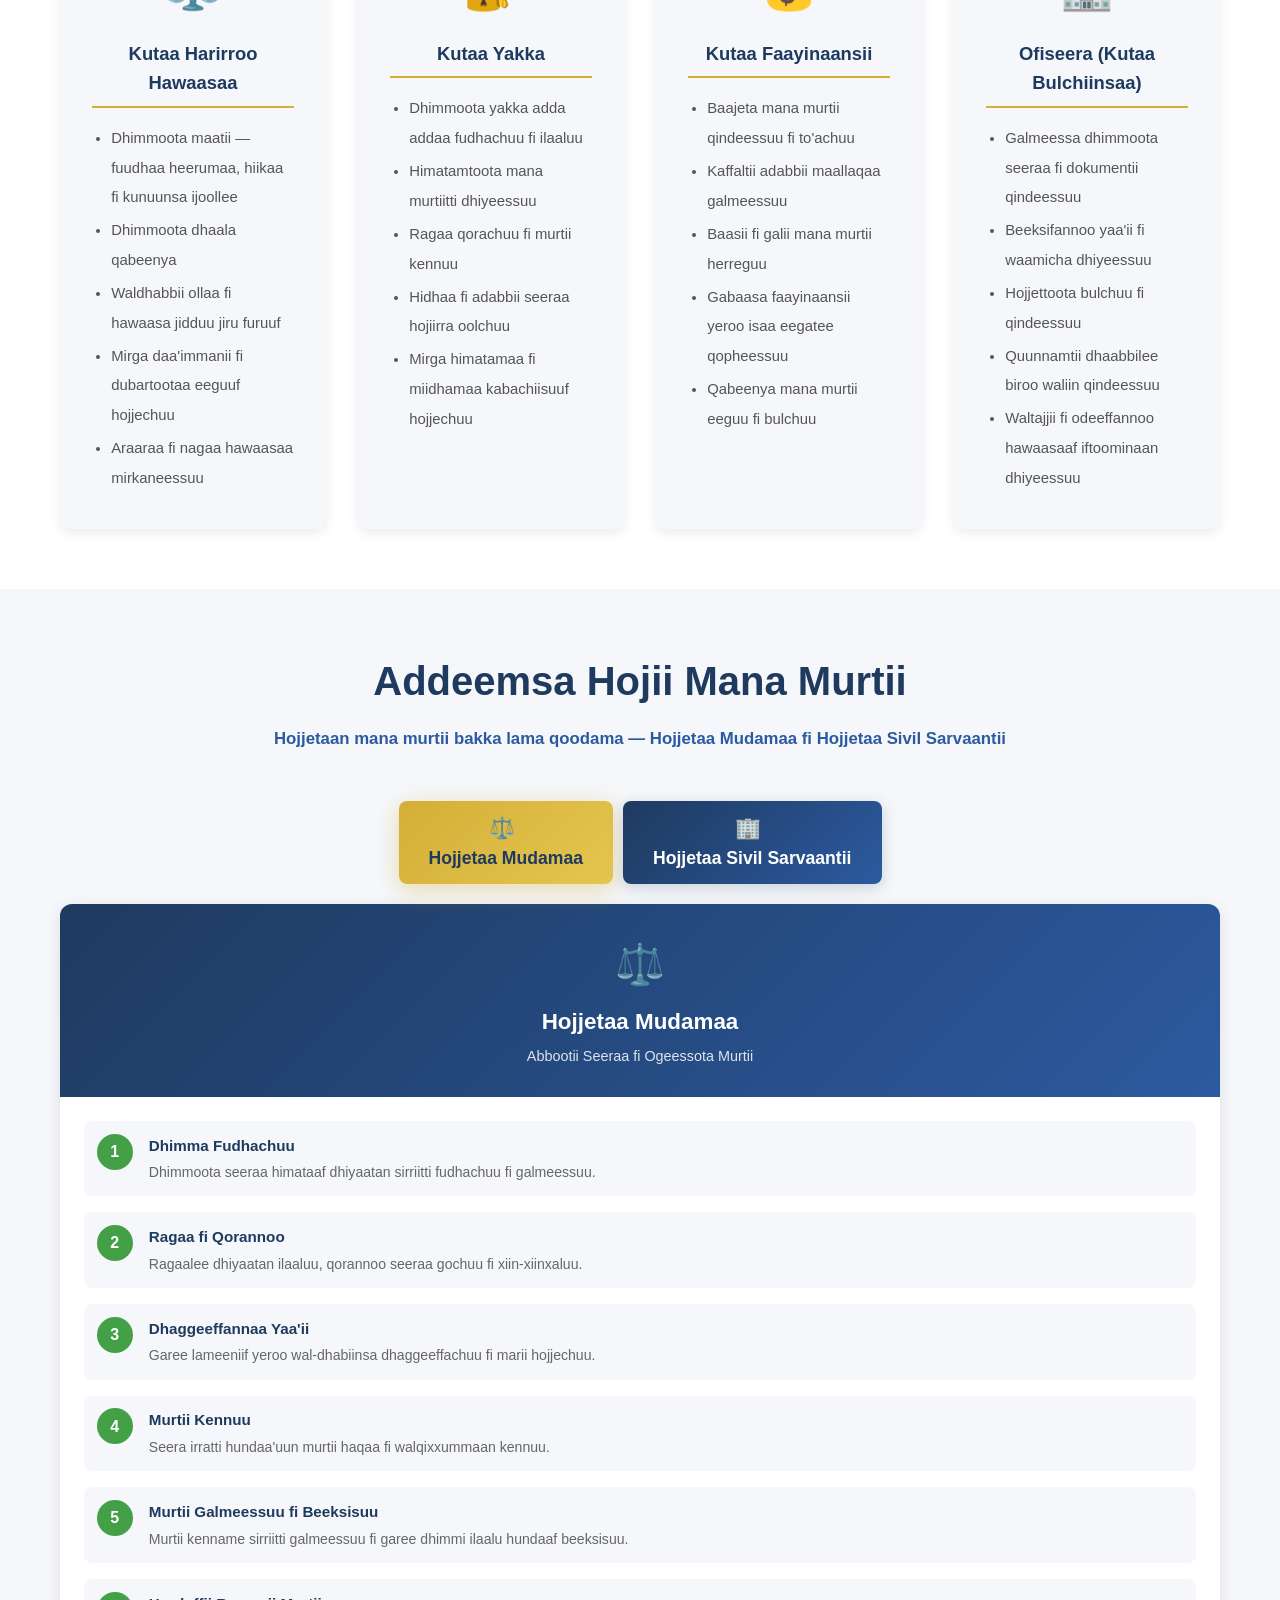
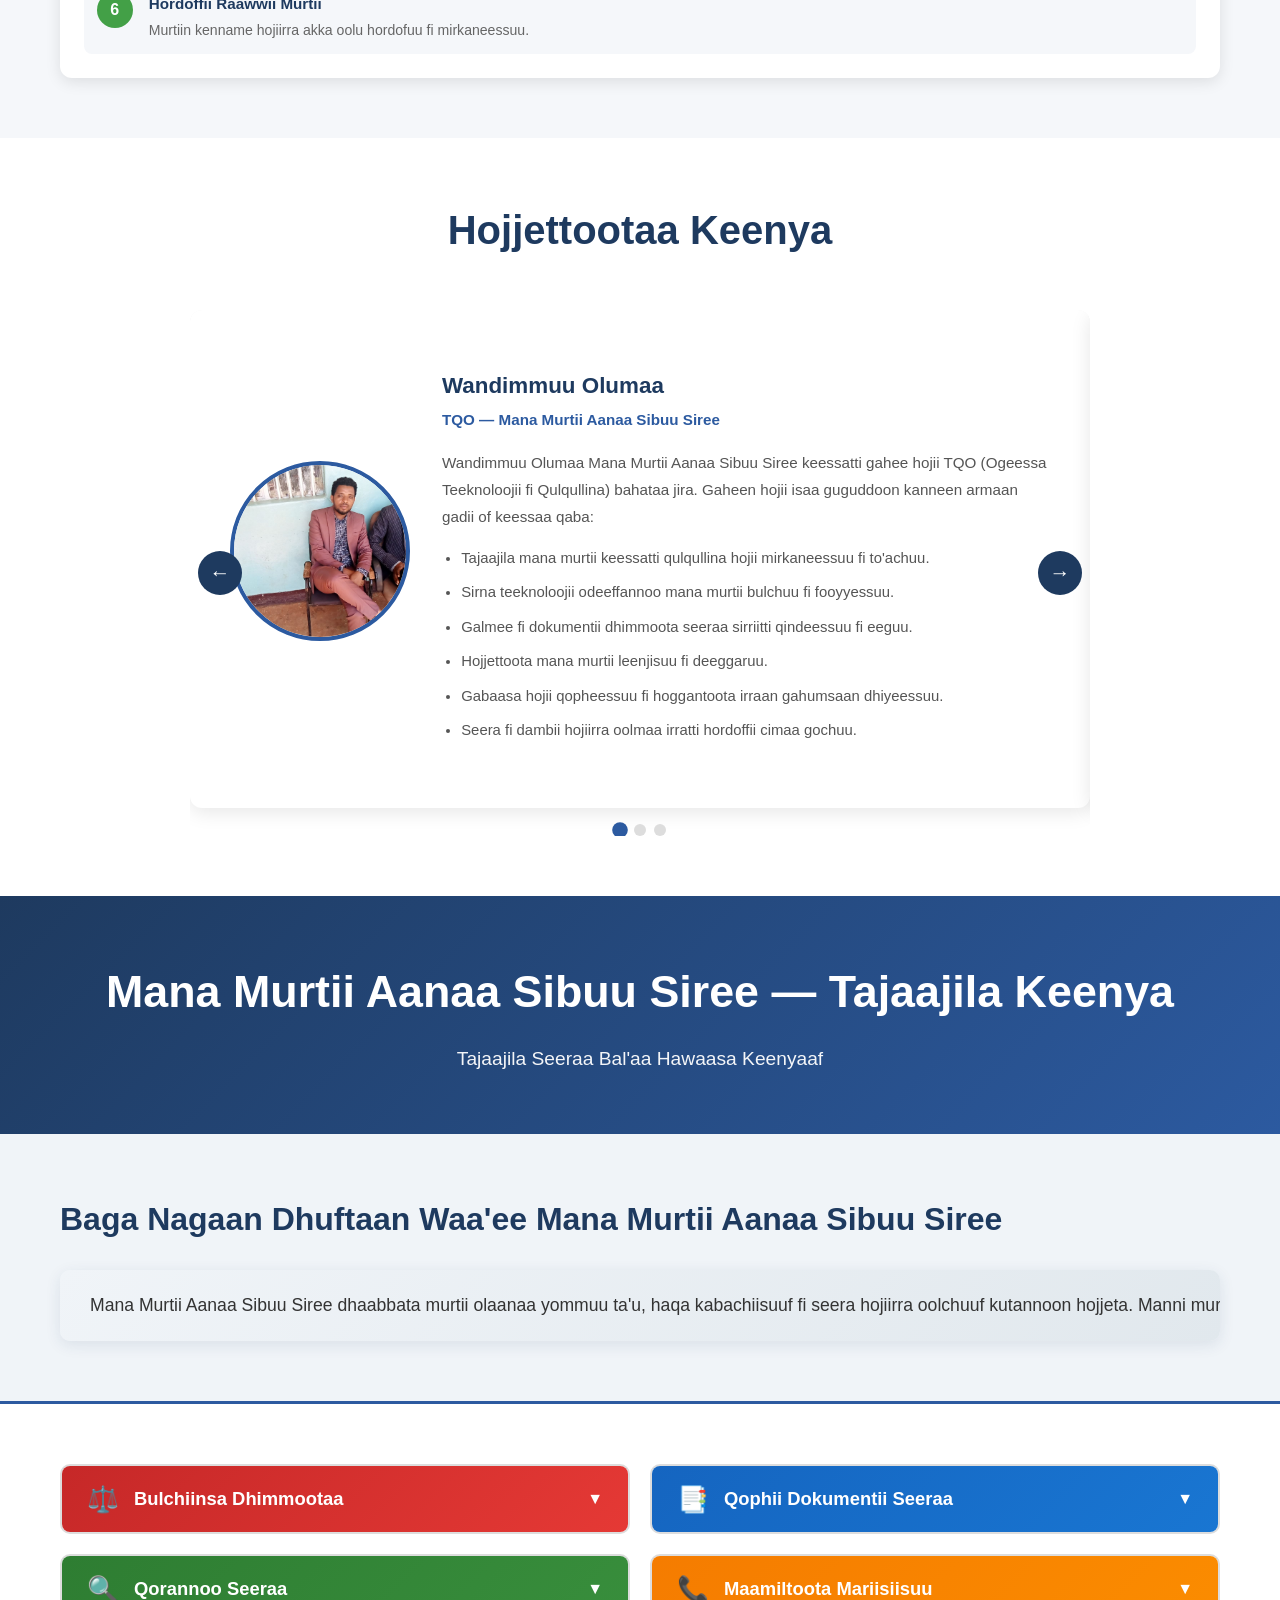
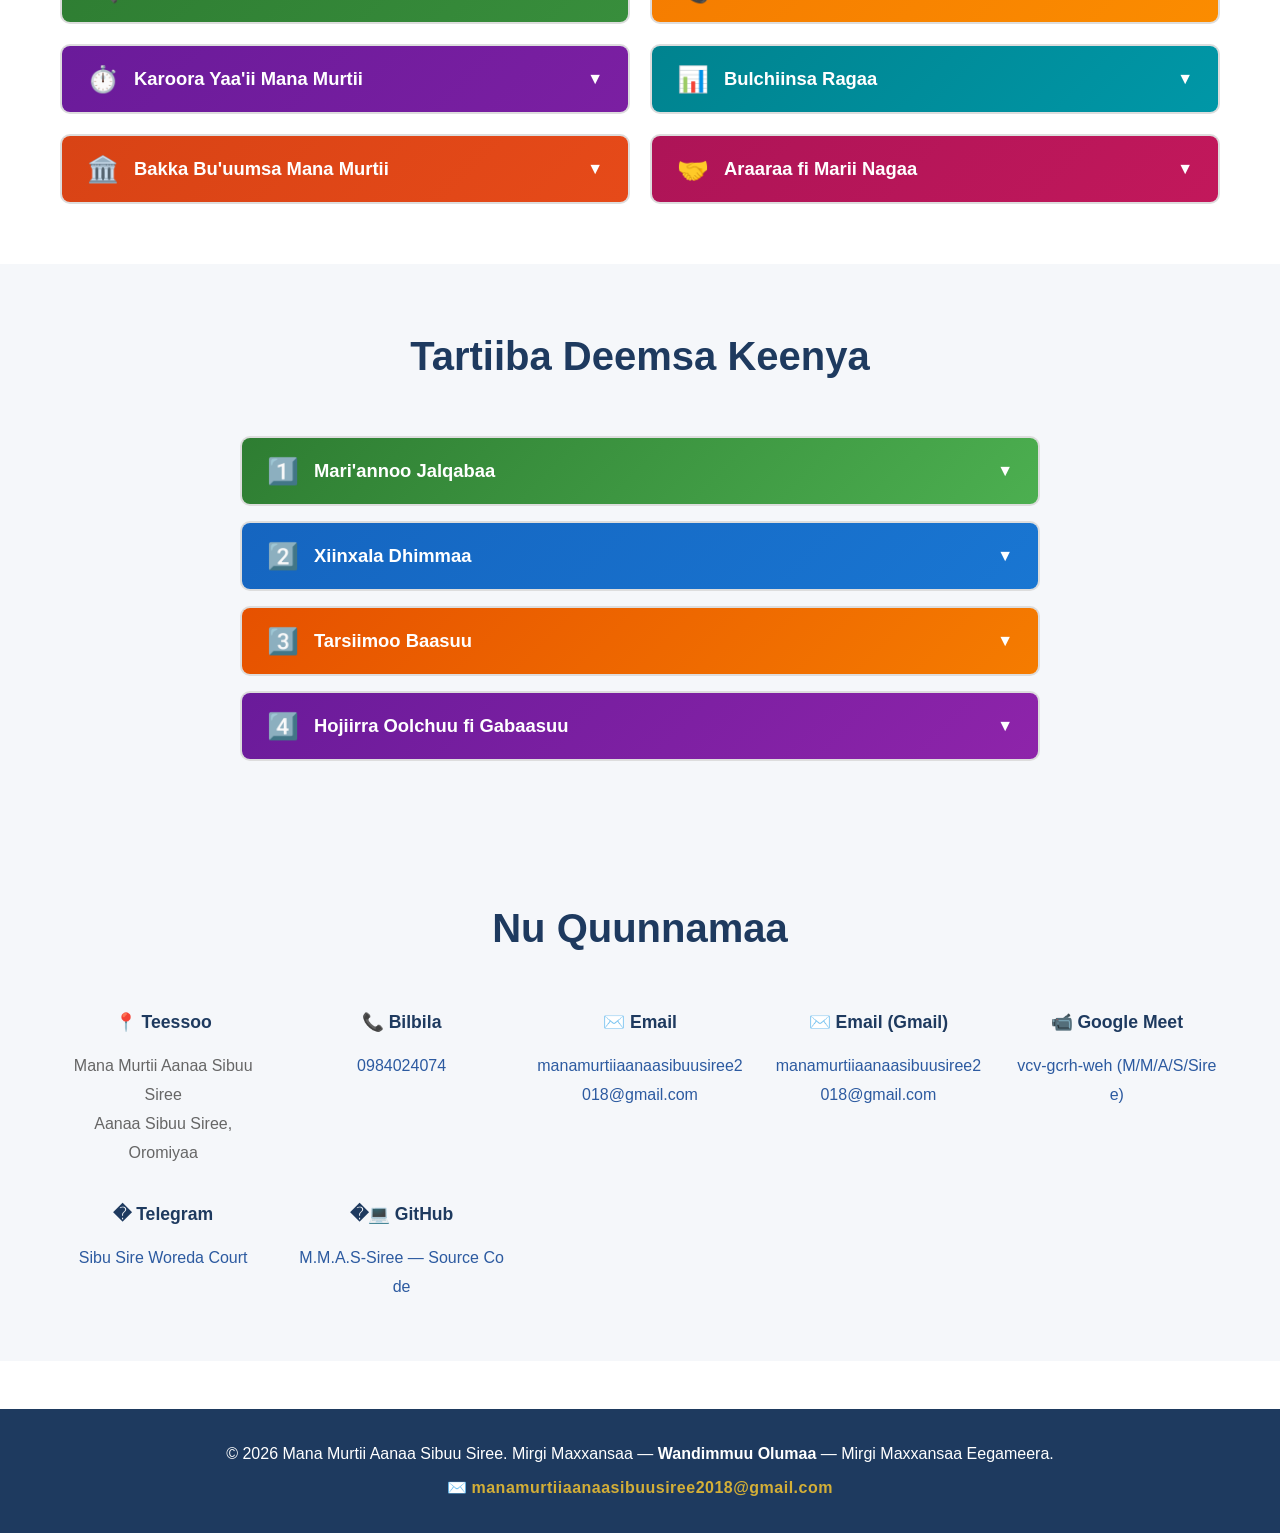
==== commit 97ba231c: "Ergaa Harraa" ====
--- a/index.html
+++ b/index.html
@@ -13,7 +13,11 @@
         <div class="nav-container">
             <div class="logo">
                 <img src="logo mmass.jpg" alt="Mana Murtii Aanaa Sibuu Siree Logo" class="logo-img">
-                <h1>Mana Murtii Aanaa Sibuu Siree</h1>
+                    <h1>Mana Murtii Aanaa Sibuu Siree <span class="eng-name">(Sibu Sire Woreda Court)</span></h1>
+            </div>
+            <div class="nav-social">
+                <a href="https://t.me/mana murtii Aanaa sibuu siree (mana murtii aanaa sibuu siree)" target="_blank" class="telegram-link" aria-label="Telegram Mana Murtii Aanaa Sibuu Siree">📨 Telegram</a>
+                <a href="https://meet.google.com/vcv-gcrh-weh?hl=en" target="_blank" class="googlemeet-link" aria-label="Google Meet Mana Murtii Aanaa Sibuu Siree">📹 Google Meet (M/M/A/S/Siree)</a>
             </div>
             <ul class="nav-menu">
                 <li><a href="index.html" class="active">Fuula Jalqabaa</a></li>
@@ -91,17 +95,34 @@
     <section class="mission-vision">
         <div class="container">
             <h2>Ergama & Mul'ata</h2>
-            <div class="mv-grid">
-                <div class="mv-card mission">
-                    <div class="mv-icon">🎯</div>
-                    <h3>Ergama Keenya</h3>
-                    <p>Hawaasa keenyaaf haqaa, iftoominaa fi yeroo isaa eeggate dhiyeessuu. Seera kabajuun, ogummaa olaanaa fi walqixxummaan dhimma hunda hojjechuuf kutannoo qabna.</p>
-                </div>
-                <div class="mv-card vision">
-                    <div class="mv-icon">🌟</div>
-                    <h3>Mul'ata Keenya</h3>
-                    <p>Tajaajila mana murtii keessatti fakkeenya ta'uun beekamuu — lammiin hundi haqa argachuu danda'u. Hawaasa seeraan, kabajaan fi danda'umsaan bultu ijaaruuf carraaqna.</p>
-                </div>
+            
+            <!-- Accordion Structure -->
+            <div class="mv-accordion">
+                
+                <!-- Ergama Keenya -->
+                <div class="accordion-item">
+                    <button class="accordion-header" onclick="toggleAccordion(this)">
+                        <span class="icon">🎯</span>
+                        <span class="title">Ergama Keenya</span>
+                        <span class="arrow">▼</span>
+                    </button>
+                    <div class="accordion-content">
+                        <p>Hawaasa keenyaaf haqaa, iftoominaa fi yeroo isaa eeggate dhiyeessuu. Seera kabajuun, ogummaa olaanaa fi walqixxummaan dhimma hunda hojjechuuf kutannoo qabna.</p>
+                    </div>
+                </div>
+
+                <!-- Mul'ata Keenya -->
+                <div class="accordion-item">
+                    <button class="accordion-header" onclick="toggleAccordion(this)">
+                        <span class="icon">🌟</span>
+                        <span class="title">Mul'ata Keenya</span>
+                        <span class="arrow">▼</span>
+                    </button>
+                    <div class="accordion-content">
+                        <p>Tajaajila mana murtii keessatti fakkeenya ta'uun beekamuu — lammiin hundi haqa argachuu danda'u. Hawaasa seeraan, kabajaan fi danda'umsaan bultu ijaaruuf carraaqna.</p>
+                    </div>
+                </div>
+
             </div>
         </div>
     </section>
@@ -111,47 +132,106 @@
         <div class="container">
             <h2>Hojii Gurguddaa Mana Murtii Aanaa Sibuu Siree</h2>
             <p class="features-sub">Karaa TQO — Teeknoloojii Fayyadamuun Hojjetamu</p>
-            <div class="features-grid">
-                <div class="feature-card">
-                    <div class="icon">💻</div>
-                    <h3>Sirna Galmeessa Dijitaalaa</h3>
-                    <p>Dhimmoota seeraa fi ragaalee mana murtii sirna kompiyuutaraa fayyadamuun galmeessuu, kuusuu fi eeguu — galmee beekamtii qulqullina qabu mirkaneessa.</p>
-                </div>
-                <div class="feature-card">
-                    <div class="icon">📊</div>
-                    <h3>Gabaasa Elektirooniksii</h3>
-                    <p>Gabaasaalee hojii guyyaa-guyyaa, torban-torban fi ji'a-ji'aan sirna teeknoloojii fayyadamuun qopheessuu fi hoggantoota irraan ga'umsaan dhiyeessuu.</p>
-                </div>
-                <div class="feature-card">
-                    <div class="icon">🔍</div>
-                    <h3>Hordoffii Dhimma Seeraa</h3>
-                    <p>Dhimmoota seeraa sadarkaa adda addaa irra jiran sirna dijitaalaa fayyadamuun hordofuu — yeroo dhimmichi murtaa'u eeggatee galmeeffamuu mirkaneessa.</p>
-                </div>
-                <div class="feature-card">
-                    <div class="icon">🔒</div>
-                    <h3>Eegumsa Odeeffannoo</h3>
-                    <p>Odeeffannoo dhimmootaa fi ragaalee iccitii ta'an sirna nageenyaa teeknoloojii fayyadamuun eeguu fi namootni hayyama hin qabne akka hin arganne to'achuu.</p>
-                </div>
-                <div class="feature-card">
-                    <div class="icon">📅</div>
-                    <h3>Karoora fi Qindaa'ina Yaa'ii</h3>
-                    <p>Yaa'iilee mana murtii karaa sirna elektirooniksii qindaa'e — guyyaa, sa'aatii fi bakka qindaa'e eeruun beeksifannoo kennuu fi wal-quunnamtii hawaasaa fooyyessuu.</p>
-                </div>
-                <div class="feature-card">
-                    <div class="icon">🖨️</div>
-                    <h3>Maxxansaa fi Raabsaa Ragaa</h3>
-                    <p>Murtii fi ragaalee seeraa qulqullina olaanaa qabu sirna maxxansaa dijitaalaa fayyadamuun qopheessuu fi garee dhimmi ilaalu hundaaf yeroo isaa eeggatee raabsuu.</p>
-                </div>
-                <div class="feature-card">
-                    <div class="icon">📡</div>
-                    <h3>Wal-quunnamtii Elektirooniksii</h3>
-                    <p>Mana murtii olaanaa, manneen murtii biroo fi dhaabbilee mootummaa waliin odeeffannoo fi gabaasa yeroo isaa eegatee erguuf sirna wal-quunnamtii dijitaalaa fayyadamuu.</p>
-                </div>
-                <div class="feature-card">
-                    <div class="icon">🎓</div>
-                    <h3>Leenjii Teeknoloojii Hojjettoota</h3>
-                    <p>Hojjettoota mana murtii sirna teeknoloojii haaraa fayyadamuu irratti leenjisuu fi deggeruu — dandeetii ogummaa cimsuu fi hojii qulqullinaan raawwachuu mirkaneessuu.</p>
-                </div>
+            
+            <!-- Accordion Structure -->
+            <div class="features-accordion">
+                
+                <!-- Item 1 -->
+                <div class="accordion-item">
+                    <button class="accordion-header" onclick="toggleAccordion(this)">
+                        <span class="icon">💻</span>
+                        <span class="title">Sirna Galmeessa Dijitaalaa</span>
+                        <span class="arrow">▼</span>
+                    </button>
+                    <div class="accordion-content">
+                        <p>Dhimmoota seeraa fi ragaalee mana murtii sirna kompiyuutaraa fayyadamuun galmeessuu, kuusuu fi eeguu — galmee beekamtii qulqullina qabu mirkaneessa.</p>
+                    </div>
+                </div>
+
+                <!-- Item 2 -->
+                <div class="accordion-item">
+                    <button class="accordion-header" onclick="toggleAccordion(this)">
+                        <span class="icon">📊</span>
+                        <span class="title">Gabaasa Elektirooniksii</span>
+                        <span class="arrow">▼</span>
+                    </button>
+                    <div class="accordion-content">
+                        <p>Gabaasaalee hojii guyyaa-guyyaa, torban-torban fi ji'a-ji'aan sirna teeknoloojii fayyadamuun qopheessuu fi hoggantoota irraan ga'umsaan dhiyeessuu.</p>
+                    </div>
+                </div>
+
+                <!-- Item 3 -->
+                <div class="accordion-item">
+                    <button class="accordion-header" onclick="toggleAccordion(this)">
+                        <span class="icon">🔍</span>
+                        <span class="title">Hordoffii Dhimma Seeraa</span>
+                        <span class="arrow">▼</span>
+                    </button>
+                    <div class="accordion-content">
+                        <p>Dhimmoota seeraa sadarkaa adda addaa irra jiran sirna dijitaalaa fayyadamuun hordofuu — yeroo dhimmichi murtaa'u eeggatee galmeeffamuu mirkaneessa.</p>
+                    </div>
+                </div>
+
+                <!-- Item 4 -->
+                <div class="accordion-item">
+                    <button class="accordion-header" onclick="toggleAccordion(this)">
+                        <span class="icon">🔒</span>
+                        <span class="title">Eegumsa Odeeffannoo</span>
+                        <span class="arrow">▼</span>
+                    </button>
+                    <div class="accordion-content">
+                        <p>Odeeffannoo dhimmootaa fi ragaalee iccitii ta'an sirna nageenyaa teeknoloojii fayyadamuun eeguu fi namootni hayyama hin qabne akka hin arganne to'achuu.</p>
+                    </div>
+                </div>
+
+                <!-- Item 5 -->
+                <div class="accordion-item">
+                    <button class="accordion-header" onclick="toggleAccordion(this)">
+                        <span class="icon">📅</span>
+                        <span class="title">Karoora fi Qindaa'ina Yaa'ii</span>
+                        <span class="arrow">▼</span>
+                    </button>
+                    <div class="accordion-content">
+                        <p>Yaa'iilee mana murtii karaa sirna elektirooniksii qindaa'e — guyyaa, sa'aatii fi bakka qindaa'e eeruun beeksifannoo kennuu fi wal-quunnamtii hawaasaa fooyyessuu.</p>
+                    </div>
+                </div>
+
+                <!-- Item 6 -->
+                <div class="accordion-item">
+                    <button class="accordion-header" onclick="toggleAccordion(this)">
+                        <span class="icon">🖨️</span>
+                        <span class="title">Maxxansaa fi Raabsaa Ragaa</span>
+                        <span class="arrow">▼</span>
+                    </button>
+                    <div class="accordion-content">
+                        <p>Murtii fi ragaalee seeraa qulqullina olaanaa qabu sirna maxxansaa dijitaalaa fayyadamuun qopheessuu fi garee dhimmi ilaalu hundaaf yeroo isaa eeggatee raabsuu.</p>
+                    </div>
+                </div>
+
+                <!-- Item 7 -->
+                <div class="accordion-item">
+                    <button class="accordion-header" onclick="toggleAccordion(this)">
+                        <span class="icon">📡</span>
+                        <span class="title">Wal-quunnamtii Elektirooniksii</span>
+                        <span class="arrow">▼</span>
+                    </button>
+                    <div class="accordion-content">
+                        <p>Mana murtii olaanaa, manneen murtii biroo fi dhaabbilee mootummaa waliin odeeffannoo fi gabaasa yeroo isaa eegatee erguuf sirna wal-quunnamtii dijitaalaa fayyadamuu.</p>
+                    </div>
+                </div>
+
+                <!-- Item 8 -->
+                <div class="accordion-item">
+                    <button class="accordion-header" onclick="toggleAccordion(this)">
+                        <span class="icon">🎓</span>
+                        <span class="title">Leenjii Teeknoloojii Hojjettoota</span>
+                        <span class="arrow">▼</span>
+                    </button>
+                    <div class="accordion-content">
+                        <p>Hojjettoota mana murtii sirna teeknoloojii haaraa fayyadamuu irratti leenjisuu fi deggeruu — dandeetii ogummaa cimsuu fi hojii qulqullinaan raawwachuu mirkaneessuu.</p>
+                    </div>
+                </div>
+
             </div>
         </div>
     </section>
@@ -459,55 +539,117 @@
         <!-- Court Introduction -->
         <div class="court-intro">
             <div class="container">
-                <h2>Waa'ee Mana Murtii Aanaa Sibuu Siree</h2>
-                <p>Mana Murtii Aanaa Sibuu Siree dhaabbata murtii olaanaa yommuu ta'u, haqa kabachiisuuf fi seera hojiirra oolchuuf kutannoon hojjeta. Manni murtii keenya deemsa seeraa daddafaa, haqaa fi iftoominaan raawwachuuf cichoominaan hojjeta. Abbootii seeraa muuxannoo qaban fi hojjettoota ogummaa qaban waliin, dhimma hundi xiyyeeffannoo fi beekumsa isaa argata.</p>
-            </div>
-        </div>
-
-        <!-- Services Grid -->
+                <h2>Baga Nagaan Dhuftaan Waa'ee Mana Murtii Aanaa Sibuu Siree</h2>
+                <div class="court-intro-slider">
+                    <div class="court-intro-track">
+                        <p>Mana Murtii Aanaa Sibuu Siree dhaabbata murtii olaanaa yommuu ta'u, haqa kabachiisuuf fi seera hojiirra oolchuuf kutannoon hojjeta. Manni murtii keenya deemsa seeraa daddafaa, haqaa fi iftoominaan raawwachuuf cichoominaan hojjeta. Abbootii seeraa muuxannoo qaban fi hojjettoota ogummaa qaban waliin, dhimma hundi xiyyeeffannoo fi beekumsa isaa argata.</p>
+                        <p>Mana Murtii Aanaa Sibuu Siree dhaabbata murtii olaanaa yommuu ta'u, haqa kabachiisuuf fi seera hojiirra oolchuuf kutannoon hojjeta. Manni murtii keenya deemsa seeraa daddafaa, haqaa fi iftoominaan raawwachuuf cichoominaan hojjeta. Abbootii seeraa muuxannoo qaban fi hojjettoota ogummaa qaban waliin, dhimma hundi xiyyeeffannoo fi beekumsa isaa argata.</p>
+                    </div>
+                </div>
+            </div>
+        </div>
+
+        <!-- Services Accordion -->
         <div class="services-section">
             <div class="container">
-                <div class="services-grid">
-                    <div class="service-card">
-                        <div class="service-icon">⚖️</div>
-                        <h3>Bulchiinsa Dhimmootaa</h3>
-                        <p>Dhimmoota seeraa hunda ogummaan to'achuu, galmeessuu fi hordofuu — dokumentii guutuu fi odeeffannoo tarree dhimmaa irratti yeroo isaa eegatee dhiyeessuu.</p>
-                    </div>
-                    <div class="service-card">
-                        <div class="service-icon">📑</div>
-                        <h3>Qophii Dokumentii Seeraa</h3>
-                        <p>Dokumentoota seeraa akka himata, kadhannaa fi ibsa ragaa qopheessuu — dokumentiin hundi safartuu fi gaaffii seeraa guutuu mirkaneessa.</p>
-                    </div>
-                    <div class="service-card">
-                        <div class="service-icon">🔍</div>
-                        <h3>Qorannoo Seeraa</h3>
-                        <p>Seera, murtii darbee fi dambii irratti qorannoo fi xiinxala gadi fageenyaa — dhimma keessan deeggaru fi murtii ragaa irratti hundaa'e kennuuf.</p>
-                    </div>
-                    <div class="service-card">
-                        <div class="service-icon">📞</div>
-                        <h3>Maamiltoota Mariisiisuu</h3>
-                        <p>Ogeeyyii seeraa muuxannoo qaban waliin mari'achuun dhimma keessan irratti gorsa olaanaa argachuu — tarsiimoo sirrii filatanii hojjechuu.</p>
-                    </div>
-                    <div class="service-card">
-                        <div class="service-icon">⏱️</div>
-                        <h3>Karoora Yaa'ii Mana Murtii</h3>
-                        <p>Yaa'iilee mana murtii, dhaggeeffannaa fi waltajjii seeraa yeroo isaa eegatee qindeessuu — beeksifannoo guyyaa fi yeroo isaa dursee kennuu mirkaneessuu.</p>
-                    </div>
-                    <div class="service-card">
-                        <div class="service-icon">📊</div>
-                        <h3>Bulchiinsa Ragaa</h3>
-                        <p>Ragaalee fi meeshaalee dhimma seeraa nageenyaan qindeessuu fi eeguu — dokumentii sirrii fi sirna eeggannoo ragaa hojiirra oolchuun.</p>
-                    </div>
-                    <div class="service-card">
-                        <div class="service-icon">🏛️</div>
-                        <h3>Bakka Bu'uumsa Mana Murtii</h3>
-                        <p>Deemsa mana murtii, marii afaanii fi dhaggeeffannaa keessatti bakka bu'uumsa ogummaa qabu — mirga fi faayidaa keessan kabachiisuuf falmuun.</p>
-                    </div>
-                    <div class="service-card">
-                        <div class="service-icon">🤝</div>
-                        <h3>Araaraa fi Marii Nagaa</h3>
-                        <p>Tajaajila araaraa ogummaa qabu — waldhabbii karaa nagaatiin xumuruuf, faayidaa keessan eegaa furmaata gaarii barbaaduu.</p>
-                    </div>
+                <div class="services-accordion services-two-column">
+                    
+                    <!-- Service 1 -->
+                    <div class="accordion-item service-item-1">
+                        <button class="accordion-header" onclick="toggleAccordion(this)">
+                            <span class="icon">⚖️</span>
+                            <span class="title">Bulchiinsa Dhimmootaa</span>
+                            <span class="arrow">▼</span>
+                        </button>
+                        <div class="accordion-content">
+                            <p>Dhimmoota seeraa hunda ogummaan to'achuu, galmeessuu fi hordofuu — dokumentii guutuu fi odeeffannoo tarree dhimmaa irratti yeroo isaa eegatee dhiyeessuu.</p>
+                        </div>
+                    </div>
+
+                    <!-- Service 2 -->
+                    <div class="accordion-item service-item-2">
+                        <button class="accordion-header" onclick="toggleAccordion(this)">
+                            <span class="icon">📑</span>
+                            <span class="title">Qophii Dokumentii Seeraa</span>
+                            <span class="arrow">▼</span>
+                        </button>
+                        <div class="accordion-content">
+                            <p>Dokumentoota seeraa akka himata, kadhannaa fi ibsa ragaa qopheessuu — dokumentiin hundi safartuu fi gaaffii seeraa guutuu mirkaneessa.</p>
+                        </div>
+                    </div>
+
+                    <!-- Service 3 -->
+                    <div class="accordion-item service-item-3">
+                        <button class="accordion-header" onclick="toggleAccordion(this)">
+                            <span class="icon">🔍</span>
+                            <span class="title">Qorannoo Seeraa</span>
+                            <span class="arrow">▼</span>
+                        </button>
+                        <div class="accordion-content">
+                            <p>Seera, murtii darbee fi dambii irratti qorannoo fi xiinxala gadi fageenyaa — dhimma keessan deeggaru fi murtii ragaa irratti hundaa'e kennuuf.</p>
+                        </div>
+                    </div>
+
+                    <!-- Service 4 -->
+                    <div class="accordion-item service-item-4">
+                        <button class="accordion-header" onclick="toggleAccordion(this)">
+                            <span class="icon">📞</span>
+                            <span class="title">Maamiltoota Mariisiisuu</span>
+                            <span class="arrow">▼</span>
+                        </button>
+                        <div class="accordion-content">
+                            <p>Ogeeyyii seeraa muuxannoo qaban waliin mari'achuun dhimma keessan irratti gorsa olaanaa argachuu — tarsiimoo sirrii filatanii hojjechuu.</p>
+                        </div>
+                    </div>
+
+                    <!-- Service 5 -->
+                    <div class="accordion-item service-item-5">
+                        <button class="accordion-header" onclick="toggleAccordion(this)">
+                            <span class="icon">⏱️</span>
+                            <span class="title">Karoora Yaa'ii Mana Murtii</span>
+                            <span class="arrow">▼</span>
+                        </button>
+                        <div class="accordion-content">
+                            <p>Yaa'iilee mana murtii, dhaggeeffannaa fi waltajjii seeraa yeroo isaa eegatee qindeessuu — beeksifannoo guyyaa fi yeroo isaa dursee kennuu mirkaneessuu.</p>
+                        </div>
+                    </div>
+
+                    <!-- Service 6 -->
+                    <div class="accordion-item service-item-6">
+                        <button class="accordion-header" onclick="toggleAccordion(this)">
+                            <span class="icon">📊</span>
+                            <span class="title">Bulchiinsa Ragaa</span>
+                            <span class="arrow">▼</span>
+                        </button>
+                        <div class="accordion-content">
+                            <p>Ragaalee fi meeshaalee dhimma seeraa nageenyaan qindeessuu fi eeguu — dokumentii sirrii fi sirna eeggannoo ragaa hojiirra oolchuun.</p>
+                        </div>
+                    </div>
+
+                    <!-- Service 7 -->
+                    <div class="accordion-item service-item-7">
+                        <button class="accordion-header" onclick="toggleAccordion(this)">
+                            <span class="icon">🏛️</span>
+                            <span class="title">Bakka Bu'uumsa Mana Murtii</span>
+                            <span class="arrow">▼</span>
+                        </button>
+                        <div class="accordion-content">
+                            <p>Deemsa mana murtii, marii afaanii fi dhaggeeffannaa keessatti bakka bu'uumsa ogummaa qabu — mirga fi faayidaa keessan kabachiisuuf falmuun.</p>
+                        </div>
+                    </div>
+
+                    <!-- Service 8 -->
+                    <div class="accordion-item service-item-8">
+                        <button class="accordion-header" onclick="toggleAccordion(this)">
+                            <span class="icon">🤝</span>
+                            <span class="title">Araaraa fi Marii Nagaa</span>
+                            <span class="arrow">▼</span>
+                        </button>
+                        <div class="accordion-content">
+                            <p>Tajaajila araaraa ogummaa qabu — waldhabbii karaa nagaatiin xumuruuf, faayidaa keessan eegaa furmaata gaarii barbaaduu.</p>
+                        </div>
+                    </div>
+
                 </div>
             </div>
         </div>
@@ -516,27 +658,58 @@
         <div class="process-section">
             <div class="container">
                 <h2>Tartiiba Deemsa Keenya</h2>
-                <div class="process-steps">
-                    <div class="step">
-                        <div class="step-number">1</div>
-                        <h4>Mari'annoo Jalqabaa</h4>
-                        <p>Garee seeraa keenya waliin dhimma keessan mari'achuu</p>
-                    </div>
-                    <div class="step">
-                        <div class="step-number">2</div>
-                        <h4>Xiinxala Dhimmaa</h4>
-                        <p>Dhimma seeraa keessan sirriitti ilaaluu fi xiinxaluu</p>
-                    </div>
-                    <div class="step">
-                        <div class="step-number">3</div>
-                        <h4>Tarsiimoo Baasuu</h4>
-                        <p>Dhimma keessaniif tarsiimoo seeraa addaa qopheessuu</p>
-                    </div>
-                    <div class="step">
-                        <div class="step-number">4</div>
-                        <h4>Hojiirra Oolchuu fi Gabaasuu</h4>
-                        <p>Tarsiimoo hojiirra oolchuun odeeffannoo tarree dhimmaa yeroo isaa kennuu</p>
-                    </div>
+                
+                <!-- Accordion Structure -->
+                <div class="process-accordion">
+                    
+                    <!-- Step 1 -->
+                    <div class="accordion-item process-step-1">
+                        <button class="accordion-header" onclick="toggleAccordion(this)">
+                            <span class="icon">1️⃣</span>
+                            <span class="title">Mari'annoo Jalqabaa</span>
+                            <span class="arrow">▼</span>
+                        </button>
+                        <div class="accordion-content">
+                            <p>Garee seeraa keenya waliin dhimma keessan mari'achuu</p>
+                        </div>
+                    </div>
+
+                    <!-- Step 2 -->
+                    <div class="accordion-item process-step-2">
+                        <button class="accordion-header" onclick="toggleAccordion(this)">
+                            <span class="icon">2️⃣</span>
+                            <span class="title">Xiinxala Dhimmaa</span>
+                            <span class="arrow">▼</span>
+                        </button>
+                        <div class="accordion-content">
+                            <p>Dhimma seeraa keessan sirriitti ilaaluu fi xiinxaluu</p>
+                        </div>
+                    </div>
+
+                    <!-- Step 3 -->
+                    <div class="accordion-item process-step-3">
+                        <button class="accordion-header" onclick="toggleAccordion(this)">
+                            <span class="icon">3️⃣</span>
+                            <span class="title">Tarsiimoo Baasuu</span>
+                            <span class="arrow">▼</span>
+                        </button>
+                        <div class="accordion-content">
+                            <p>Dhimma keessaniif tarsiimoo seeraa addaa qopheessuu</p>
+                        </div>
+                    </div>
+
+                    <!-- Step 4 -->
+                    <div class="accordion-item process-step-4">
+                        <button class="accordion-header" onclick="toggleAccordion(this)">
+                            <span class="icon">4️⃣</span>
+                            <span class="title">Hojiirra Oolchuu fi Gabaasuu</span>
+                            <span class="arrow">▼</span>
+                        </button>
+                        <div class="accordion-content">
+                            <p>Tarsiimoo hojiirra oolchuun odeeffannoo tarree dhimmaa yeroo isaa kennuu</p>
+                        </div>
+                    </div>
+
                 </div>
             </div>
         </div>
@@ -565,7 +738,15 @@
                     <p><a href="mailto:manamurtiiaanaasibuusiree2018@gmail.com">manamurtiiaanaasibuusiree2018@gmail.com</a></p>
                 </div>
                 <div class="info-item">
-                    <h4>💻 GitHub</h4>
+                    <h4>📹 Google Meet</h4>
+                    <p><a href="https://meet.google.com/vcv-gcrh-weh?hl=en" target="_blank">vcv-gcrh-weh (M/M/A/S/Siree)</a></p>
+                </div>
+                <div class="info-item">
+                    <h4>� Telegram</h4>
+                    <p><a href="https://t.me/SibuSireWoredaCourt" target="_blank">Sibu Sire Woreda Court</a></p>
+                </div>
+                <div class="info-item">
+                    <h4>�💻 GitHub</h4>
                     <p><a href="https://github.com/manamurtiiaanaasibuusiree2018-source/M.M.A.S-Siree.git" target="_blank">M.M.A.S-Siree — Source Code</a></p>
                 </div>
             </div>
@@ -581,6 +762,25 @@
     </footer>
     <!-- Scroll Animation Script -->
     <script>
+        // Accordion toggle function
+        function toggleAccordion(button) {
+            const item = button.parentElement;
+            const content = button.nextElementSibling;
+            const arrow = button.querySelector('.arrow');
+            
+            // Toggle active class
+            item.classList.toggle('active');
+            
+            // Rotate arrow
+            if (item.classList.contains('active')) {
+                arrow.style.transform = 'rotate(180deg)';
+                content.style.maxHeight = content.scrollHeight + 'px';
+            } else {
+                arrow.style.transform = 'rotate(0deg)';
+                content.style.maxHeight = '0';
+            }
+        }
+
         // Tab switching function
         function openTab(evt, tabName) {
             // Hide all tab contents
--- a/styles.css
+++ b/styles.css
@@ -3,6 +3,10 @@
     margin: 0;
     padding: 0;
     box-sizing: border-box;
+}
+
+html {
+    scroll-behavior: smooth;
 }
 
 :root {
@@ -20,6 +24,12 @@
     line-height: 1.6;
     color: var(--text-color);
     background-color: var(--white);
+    overflow-x: hidden;
+}
+
+img {
+    max-width: 100%;
+    height: auto;
 }
 
 .container {
@@ -39,6 +49,132 @@
     font-size: 2.5rem;
     margin-bottom: 3rem;
     color: var(--primary-color);
+}
+
+/* Departments Section */
+.departments-section {
+    padding: 60px 20px;
+    background: linear-gradient(135deg, #f5f7fa 0%, #e8eef5 100%);
+}
+
+.departments-section h2 {
+    text-align: center;
+    font-size: 2.5rem;
+    margin-bottom: 1rem;
+    color: var(--primary-color);
+}
+
+.section-subtitle {
+    text-align: center;
+    font-size: 1.1rem;
+    color: #666;
+    margin-bottom: 3rem;
+}
+
+.departments-grid {
+    display: grid;
+    grid-template-columns: repeat(auto-fit, minmax(300px, 1fr));
+    gap: 2rem;
+    margin-bottom: 2rem;
+}
+
+@media (max-width: 768px) {
+    .departments-grid {
+        grid-template-columns: 1fr;
+    }
+}
+
+.department-card {
+    border-radius: 12px;
+    padding: 2.5rem;
+    text-align: center;
+    box-shadow: 0 6px 20px rgba(0, 0, 0, 0.1);
+    transition: transform 0.3s ease, box-shadow 0.3s ease;
+    position: relative;
+    overflow: hidden;
+}
+
+.department-card::before {
+    content: '';
+    position: absolute;
+    top: 0;
+    left: 0;
+    right: 0;
+    height: 4px;
+    background: linear-gradient(90deg, currentColor, transparent);
+    opacity: 0.6;
+}
+
+.department-card:hover {
+    transform: translateY(-8px);
+    box-shadow: 0 12px 30px rgba(0, 0, 0, 0.15);
+}
+
+.dept-color-1 {
+    background: linear-gradient(135deg, #3498db 0%, #2980b9 100%);
+    color: white;
+}
+
+.dept-color-2 {
+    background: linear-gradient(135deg, #e74c3c 0%, #c0392b 100%);
+    color: white;
+}
+
+.dept-color-3 {
+    background: linear-gradient(135deg, #2ecc71 0%, #27ae60 100%);
+    color: white;
+}
+
+.dept-color-4 {
+    background: linear-gradient(135deg, #f39c12 0%, #e67e22 100%);
+    color: white;
+}
+
+.dept-color-5 {
+    background: linear-gradient(135deg, #9b59b6 0%, #8e44ad 100%);
+    color: white;
+}
+
+.dept-color-6 {
+    background: linear-gradient(135deg, #1abc9c 0%, #16a085 100%);
+    color: white;
+}
+
+.dept-icon {
+    font-size: 3rem;
+    margin-bottom: 1rem;
+    display: block;
+}
+
+.department-card h3 {
+    font-size: 1.5rem;
+    margin-bottom: 1rem;
+    font-weight: 600;
+}
+
+.department-card p {
+    line-height: 1.8;
+    font-size: 0.95rem;
+    margin-bottom: 1.5rem;
+    opacity: 0.95;
+}
+
+.dept-link {
+    display: inline-block;
+    color: white;
+    text-decoration: none;
+    font-weight: 600;
+    padding: 0.75rem 1.5rem;
+    border: 2px solid rgba(255, 255, 255, 0.3);
+    border-radius: 25px;
+    transition: all 0.3s ease;
+    margin-top: 1rem;
+}
+
+.dept-link:hover {
+    border-color: rgba(255, 255, 255, 0.8);
+    background: rgba(255, 255, 255, 0.1);
+    transform: translateX(5px);
 }
 
 .mv-grid {
@@ -189,6 +325,8 @@
     padding: 0 20px;
     display: flex;
     align-items: center;
+    gap: 1rem;
+    flex-wrap: wrap;
 }
 
 .logo {
@@ -212,7 +350,7 @@
 }
 
 .logo h1 {
-    font-size: 1.8rem;
+    font-size: clamp(1.2rem, 2vw, 1.8rem);
     font-weight: 700;
 }
 
@@ -220,6 +358,8 @@
     display: flex;
     list-style: none;
     gap: 2rem;
+    flex-wrap: wrap;
+    justify-content: flex-end;
 }
 
 .nav-menu a {
@@ -234,21 +374,64 @@
     color: var(--accent-color);
 }
 
+/* Navbar social link (Telegram) */
+.nav-social {
+    margin-left: 1rem;
+    display: flex;
+    align-items: center;
+}
+
+.telegram-link {
+    color: var(--white);
+    text-decoration: none;
+    font-weight: 700;
+    padding: 6px 10px;
+    border-radius: 6px;
+    border: 1px solid rgba(255,255,255,0.08);
+    display: inline-flex;
+    gap: 0.5rem;
+    align-items: center;
+}
+
+.telegram-link:hover {
+    color: var(--accent-color);
+    background: rgba(255,255,255,0.03);
+}
+
+.googlemeet-link {
+    color: var(--white);
+    text-decoration: none;
+    font-weight: 700;
+    padding: 6px 10px;
+    border-radius: 6px;
+    border: 1px solid rgba(255,255,255,0.08);
+    display: inline-flex;
+    gap: 0.5rem;
+    align-items: center;
+    margin-left: 1rem;
+}
+
+.googlemeet-link:hover {
+    color: #4285F4;
+    background: rgba(66, 133, 244, 0.1);
+    border-color: rgba(66, 133, 244, 0.3);
+}
+
 /* Hero Section */
 .hero {
     background: linear-gradient(135deg, var(--primary-color) 0%, var(--secondary-color) 100%);
     color: var(--white);
-    padding: 100px 20px;
+    padding: clamp(64px, 10vw, 100px) 20px;
     text-align: center;
 }
 
 .hero-content h1 {
-    font-size: 3rem;
+    font-size: clamp(2rem, 5vw, 3rem);
     margin-bottom: 1rem;
 }
 
 .hero-content p {
-    font-size: 1.3rem;
+    font-size: clamp(1rem, 2vw, 1.3rem);
     margin-bottom: 2rem;
     opacity: 0.95;
 }
@@ -283,7 +466,7 @@
 
 .features h2 {
     text-align: center;
-    font-size: 2.5rem;
+    font-size: clamp(1.7rem, 4vw, 2.5rem);
     margin-bottom: 0.8rem;
     color: var(--primary-color);
 }
@@ -449,7 +632,7 @@
 
 .about h2 {
     text-align: center;
-    font-size: 2.5rem;
+    font-size: clamp(1.7rem, 4vw, 2.5rem);
     margin-bottom: 2rem;
     color: var(--primary-color);
 }
@@ -470,7 +653,7 @@
 
 .contact h2 {
     text-align: center;
-    font-size: 2.5rem;
+    font-size: clamp(1.7rem, 4vw, 2.5rem);
     margin-bottom: 3rem;
     color: var(--primary-color);
 }
@@ -514,12 +697,12 @@
 }
 
 .page-header h1 {
-    font-size: 2.8rem;
+    font-size: clamp(1.8rem, 4.5vw, 2.8rem);
     margin-bottom: 1rem;
 }
 
 .page-header p {
-    font-size: 1.2rem;
+    font-size: clamp(1rem, 2vw, 1.2rem);
     opacity: 0.95;
 }
 
@@ -575,7 +758,7 @@
 
 .process-section h2 {
     text-align: center;
-    font-size: 2.5rem;
+    font-size: clamp(1.7rem, 4vw, 2.5rem);
     margin-bottom: 3rem;
     color: var(--primary-color);
 }
@@ -737,7 +920,7 @@
 
 .work-process h2 {
     text-align: center;
-    font-size: 2.5rem;
+    font-size: clamp(1.7rem, 4vw, 2.5rem);
     margin-bottom: 0.8rem;
     color: var(--primary-color);
 }
@@ -853,7 +1036,7 @@
 
 .departments h2 {
     text-align: center;
-    font-size: 2.5rem;
+    font-size: clamp(1.7rem, 4vw, 2.5rem);
     margin-bottom: 0.8rem;
     color: var(--primary-color);
 }
@@ -933,7 +1116,7 @@
 
 .team h2 {
     text-align: center;
-    font-size: 2.5rem;
+    font-size: clamp(1.7rem, 4vw, 2.5rem);
     margin-bottom: 3rem;
     color: var(--primary-color);
 }
@@ -1056,7 +1239,7 @@
 
 .court-intro h2 {
     color: var(--primary-color);
-    font-size: 2rem;
+    font-size: clamp(1.4rem, 3vw, 2rem);
     margin-bottom: 1.5rem;
 }
 
@@ -1069,8 +1252,23 @@
 
 /* Responsive Design */
 @media (max-width: 768px) {
+    .container {
+        padding: 0 16px;
+    }
+
+    .nav-container {
+        justify-content: center;
+    }
+
+    .logo {
+        width: 100%;
+        justify-content: center;
+    }
+
     .nav-menu {
-        gap: 1rem;
+        width: 100%;
+        justify-content: center;
+        gap: 0.8rem 1.2rem;
         font-size: 0.9rem;
     }
 
@@ -1096,7 +1294,11 @@
 
     .features-grid,
     .services-grid,
-    .process-steps {
+    .process-steps,
+    .mv-grid,
+    .wp-grid,
+    .dept-grid,
+    .contact-info {
         grid-template-columns: 1fr;
     }
 
@@ -1110,14 +1312,65 @@
         max-width: 340px;
     }
 
+    .team-slide {
+        padding: 1.5rem;
+        text-align: center;
+        justify-content: center;
+    }
+
+    .team-slide .team-photo {
+        width: 140px;
+        height: 140px;
+    }
+
+    .slider-btn {
+        width: 38px;
+        height: 38px;
+        font-size: 1rem;
+    }
+
+    .prev-btn { left: 4px; }
+    .next-btn { right: 4px; }
+
+    .marquee-track span,
+    .ticker-items span {
+        font-size: 0.9rem;
+        padding: 0 1.25rem;
+    }
+
+    .ticker-label {
+        padding: 0.7rem 0.9rem;
+        font-size: 0.85rem;
+    }
+
+    .page-header,
+    .court-intro,
+    .services-section,
+    .process-section,
+    .contact,
+    .features,
+    .mission-vision,
+    .about,
+    .departments,
+    .team,
+    .work-process {
+        padding-top: 48px;
+        padding-bottom: 48px;
+    }
+
     .contact-info {
         grid-template-columns: 1fr;
     }
 }
 
 @media (max-width: 480px) {
+    .nav-container {
+        padding: 0 14px;
+    }
+
     .nav-menu {
         flex-direction: column;
+        align-items: center;
         gap: 0.5rem;
     }
 
@@ -1138,6 +1391,29 @@
     .contact h2,
     .process-section h2 {
         font-size: 1.5rem;
+    }
+
+    .marquee-wrap,
+    .ticker-wrap {
+        font-size: 0.85rem;
+    }
+
+    .service-card,
+    .feature-card,
+    .mv-card,
+    .dept-card,
+    .step,
+    .wp-section,
+    .team-card {
+        padding-left: 1.25rem;
+        padding-right: 1.25rem;
+    }
+
+    .team-slide-info,
+    .about-text,
+    .wp-info,
+    .dept-card ul {
+        min-width: 0;
     }
 }
 
@@ -1226,3 +1502,290 @@
     from { opacity: 0; transform: translateY(10px); }
     to { opacity: 1; transform: translateY(0); }
 }
+
+/* Accordion for Features Section */
+.features-accordion {
+    max-width: 900px;
+    margin: 0 auto;
+}
+
+.accordion-item {
+    background: white;
+    border: 2px solid var(--border-color);
+    border-radius: 10px;
+    margin-bottom: 15px;
+    overflow: hidden;
+    transition: all 0.3s ease;
+}
+
+.accordion-item:hover {
+    border-color: var(--secondary-color);
+    box-shadow: 0 4px 15px rgba(30, 58, 95, 0.1);
+}
+
+.accordion-item.active {
+    border-color: var(--accent-color);
+    box-shadow: 0 6px 20px rgba(212, 175, 55, 0.2);
+}
+
+.accordion-header {
+    width: 100%;
+    background: linear-gradient(135deg, var(--primary-color), var(--secondary-color));
+    color: white;
+    border: none;
+    padding: 18px 25px;
+    font-size: 1.15rem;
+    font-weight: 600;
+    text-align: left;
+    cursor: pointer;
+    display: flex;
+    align-items: center;
+    gap: 15px;
+    transition: all 0.3s ease;
+}
+
+.accordion-header:hover {
+    background: linear-gradient(135deg, var(--secondary-color), var(--primary-color));
+}
+
+.accordion-item.active .accordion-header {
+    background: linear-gradient(135deg, var(--accent-color), #e5c550);
+    color: var(--primary-color);
+}
+
+.accordion-header .icon {
+    font-size: 1.6rem;
+    flex-shrink: 0;
+}
+
+.accordion-header .title {
+    flex: 1;
+}
+
+.accordion-header .arrow {
+    font-size: 1rem;
+    transition: transform 0.3s ease;
+    flex-shrink: 0;
+}
+
+.accordion-content {
+    max-height: 0;
+    overflow: hidden;
+    transition: max-height 0.4s ease;
+    background: var(--light-bg);
+}
+
+.accordion-content p {
+    padding: 20px 25px;
+    margin: 0;
+    font-size: 1.05rem;
+    line-height: 1.7;
+    color: var(--text-color);
+}
+
+/* Mission-Vision Accordion */
+.mv-accordion {
+    max-width: 800px;
+    margin: 0 auto;
+}
+
+.mission-vision .accordion-item {
+    margin-bottom: 20px;
+}
+
+/* Services Section Accordion */
+.services-section .services-accordion {
+    max-width: 1200px;
+    margin: 0 auto;
+}
+
+/* Two Column Layout - Walitti Bukkee */
+.services-two-column {
+    display: grid;
+    grid-template-columns: repeat(2, 1fr);
+    gap: 20px;
+}
+
+@media (max-width: 768px) {
+    .services-two-column {
+        grid-template-columns: 1fr;
+    }
+}
+
+.services-section .accordion-item {
+    margin-bottom: 0;
+}
+
+/* Service Item Colors - Haluu Gara Garaa */
+.service-item-1 .accordion-header {
+    background: linear-gradient(135deg, #C62828, #E53935) !important;
+}
+.service-item-1.active .accordion-header {
+    background: linear-gradient(135deg, #EF5350, #E57373) !important;
+}
+.service-item-1 .accordion-content {
+    background: #FFEBEE;
+}
+
+.service-item-2 .accordion-header {
+    background: linear-gradient(135deg, #1565C0, #1976D2) !important;
+}
+.service-item-2.active .accordion-header {
+    background: linear-gradient(135deg, #42A5F5, #64B5F6) !important;
+}
+.service-item-2 .accordion-content {
+    background: #E3F2FD;
+}
+
+.service-item-3 .accordion-header {
+    background: linear-gradient(135deg, #2E7D32, #388E3C) !important;
+}
+.service-item-3.active .accordion-header {
+    background: linear-gradient(135deg, #66BB6A, #81C784) !important;
+}
+.service-item-3 .accordion-content {
+    background: #E8F5E9;
+}
+
+.service-item-4 .accordion-header {
+    background: linear-gradient(135deg, #F57C00, #FB8C00) !important;
+}
+.service-item-4.active .accordion-header {
+    background: linear-gradient(135deg, #FFA726, #FFB74D) !important;
+}
+.service-item-4 .accordion-content {
+    background: #FFF3E0;
+}
+
+.service-item-5 .accordion-header {
+    background: linear-gradient(135deg, #6A1B9A, #7B1FA2) !important;
+}
+.service-item-5.active .accordion-header {
+    background: linear-gradient(135deg, #AB47BC, #BA68C8) !important;
+}
+.service-item-5 .accordion-content {
+    background: #F3E5F5;
+}
+
+.service-item-6 .accordion-header {
+    background: linear-gradient(135deg, #00838F, #0097A7) !important;
+}
+.service-item-6.active .accordion-header {
+    background: linear-gradient(135deg, #26C6DA, #4DD0E1) !important;
+}
+.service-item-6 .accordion-content {
+    background: #E0F7FA;
+}
+
+.service-item-7 .accordion-header {
+    background: linear-gradient(135deg, #D84315, #E64A19) !important;
+}
+.service-item-7.active .accordion-header {
+    background: linear-gradient(135deg, #FF7043, #FF8A65) !important;
+}
+.service-item-7 .accordion-content {
+    background: #FBE9E7;
+}
+
+.service-item-8 .accordion-header {
+    background: linear-gradient(135deg, #AD1457, #C2185B) !important;
+}
+.service-item-8.active .accordion-header {
+    background: linear-gradient(135deg, #EC407A, #F06292) !important;
+}
+.service-item-8 .accordion-content {
+    background: #FCE4EC;
+}
+
+/* Process Section Accordion */
+.process-accordion {
+    max-width: 800px;
+    margin: 0 auto;
+}
+
+.process-section .accordion-item {
+    margin-bottom: 15px;
+}
+
+/* Process Step Colors - Gara Garaa */
+.process-step-1 .accordion-header {
+    background: linear-gradient(135deg, #2E7D32, #4CAF50) !important;
+}
+
+.process-step-1.active .accordion-header {
+    background: linear-gradient(135deg, #66BB6A, #81C784) !important;
+}
+
+.process-step-1 .accordion-content {
+    background: #E8F5E9;
+}
+
+.process-step-2 .accordion-header {
+    background: linear-gradient(135deg, #1565C0, #1976D2) !important;
+}
+
+.process-step-2.active .accordion-header {
+    background: linear-gradient(135deg, #42A5F5, #64B5F6) !important;
+}
+
+.process-step-2 .accordion-content {
+    background: #E3F2FD;
+}
+
+.process-step-3 .accordion-header {
+    background: linear-gradient(135deg, #E65100, #F57C00) !important;
+}
+
+.process-step-3.active .accordion-header {
+    background: linear-gradient(135deg, #FF9800, #FFB74D) !important;
+}
+
+.process-step-3 .accordion-content {
+    background: #FFF3E0;
+}
+
+.process-step-4 .accordion-header {
+    background: linear-gradient(135deg, #6A1B9A, #8E24AA) !important;
+}
+
+.process-step-4.active .accordion-header {
+    background: linear-gradient(135deg, #AB47BC, #BA68C8) !important;
+}
+
+.process-step-4 .accordion-content {
+    background: #F3E5F5;
+}
+
+/* Court Intro Sliding Animation */
+.court-intro-slider {
+    overflow: hidden;
+    padding: 20px 0;
+    background: linear-gradient(135deg, #f0f4f8, #e1e8ed);
+    border-radius: 10px;
+    box-shadow: 0 4px 15px rgba(30, 58, 95, 0.1);
+}
+
+.court-intro-track {
+    display: flex;
+    width: max-content;
+    animation: slideCourtIntro 25s linear infinite;
+}
+
+.court-intro-track p {
+    margin: 0;
+    padding: 0 30px;
+    font-size: 1.1rem;
+    line-height: 1.8;
+    color: var(--text-color);
+    white-space: nowrap;
+}
+
+@keyframes slideCourtIntro {
+    0% { transform: translateX(0); }
+    100% { transform: translateX(-50%); }
+}
+
+/* Hover to pause */
+.court-intro-slider:hover .court-intro-track {
+    animation-play-state: paused;
+}
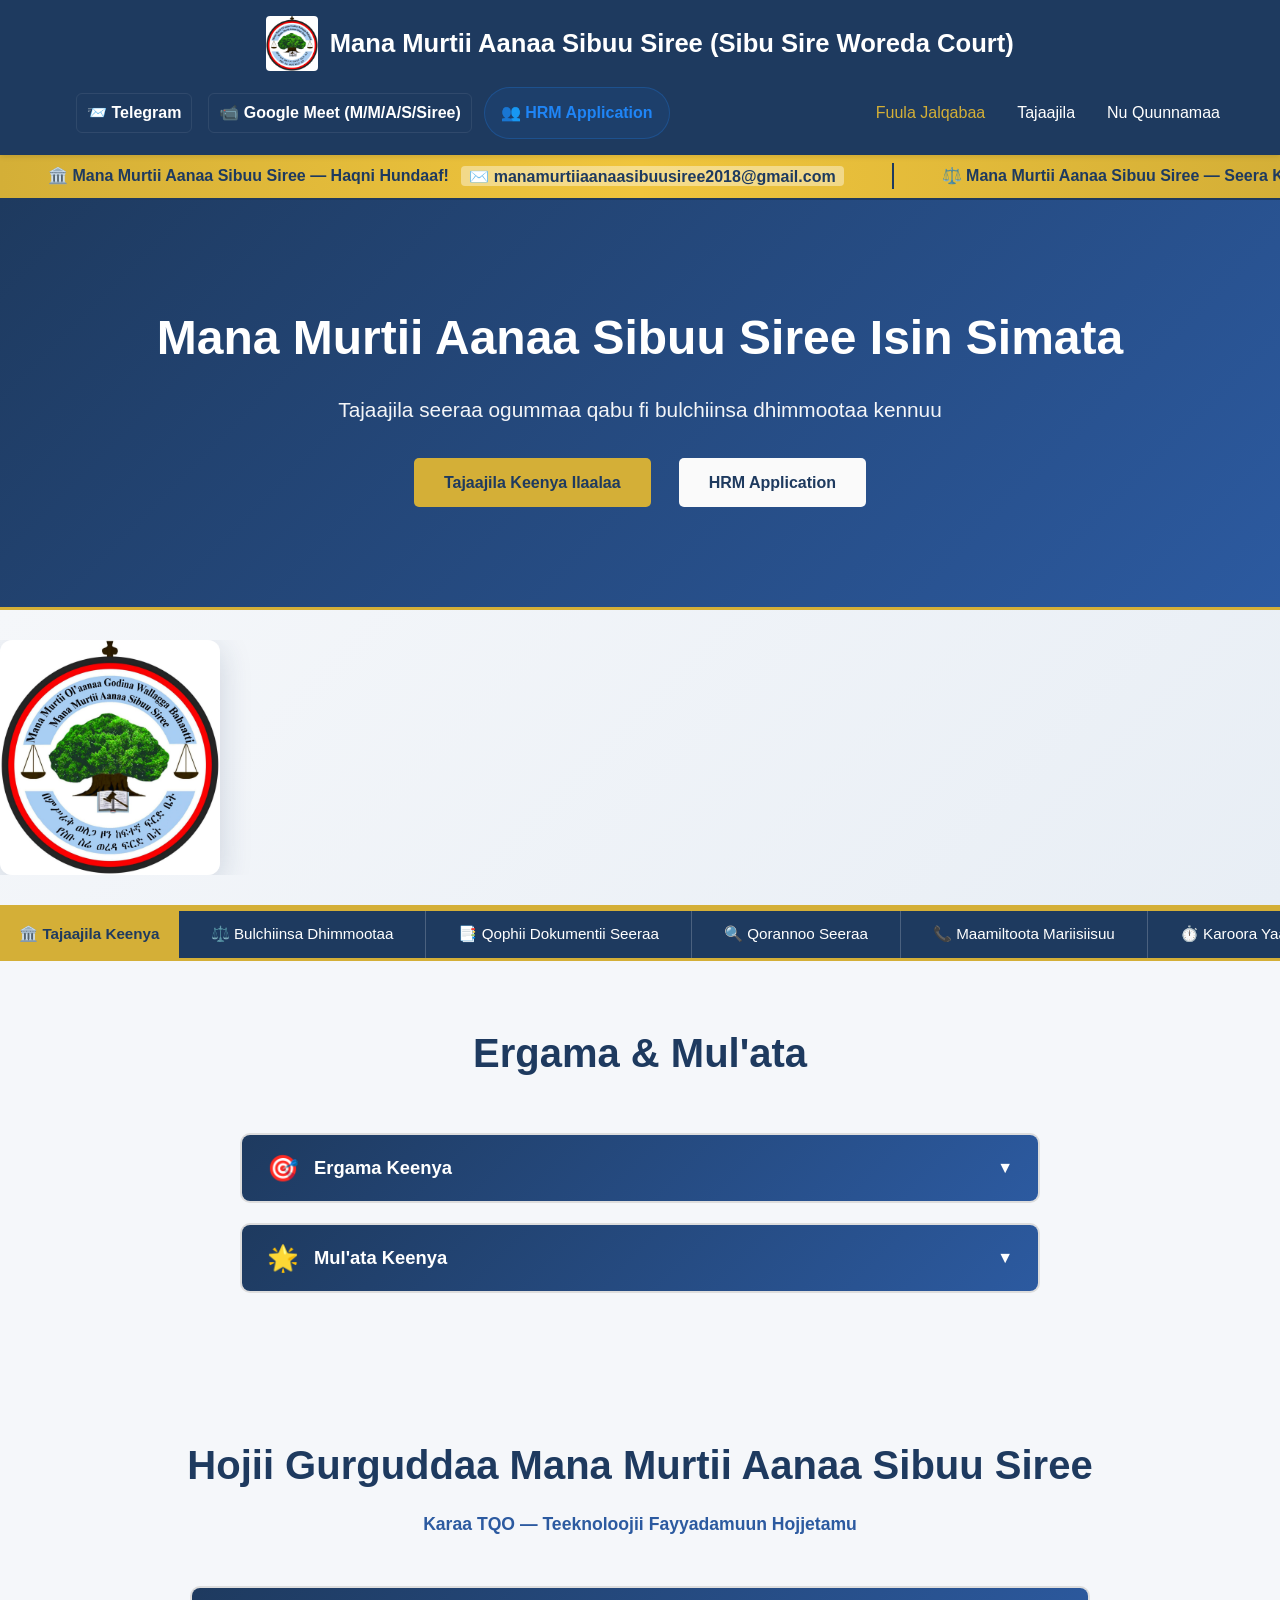
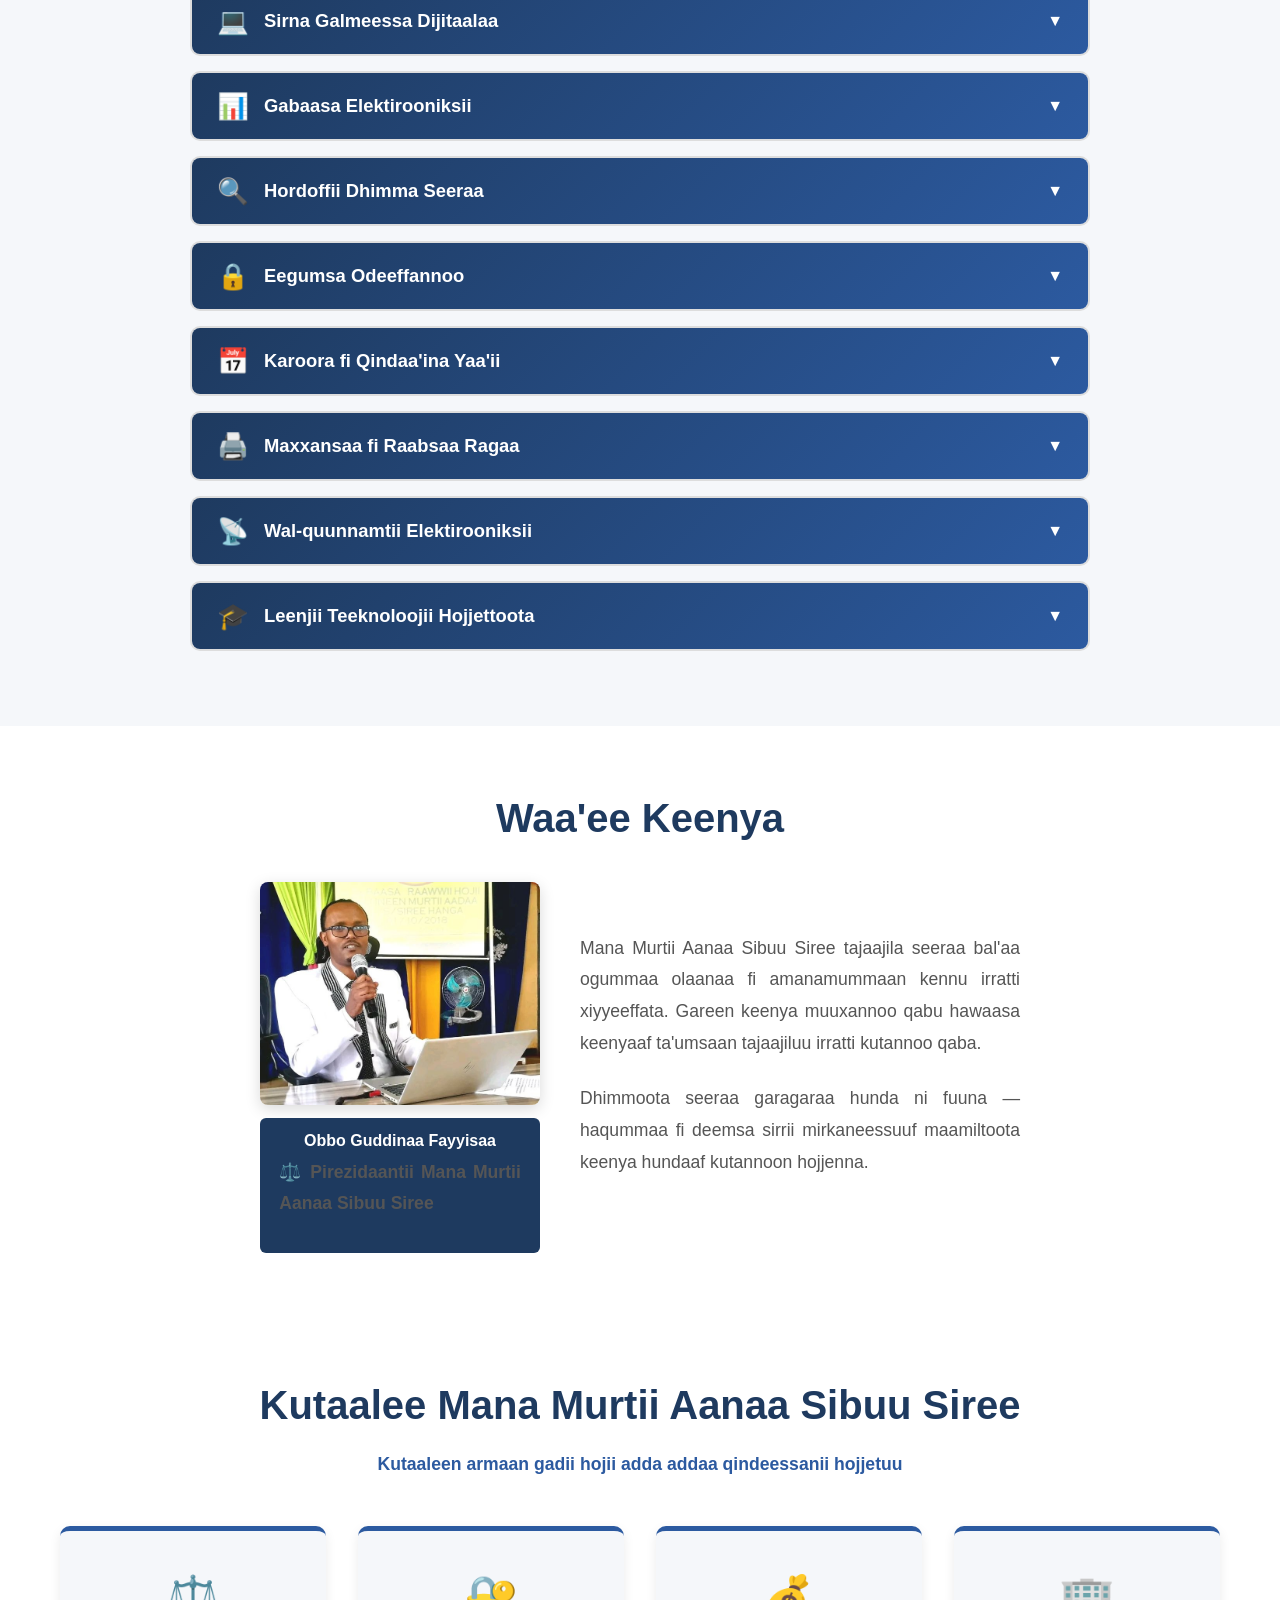
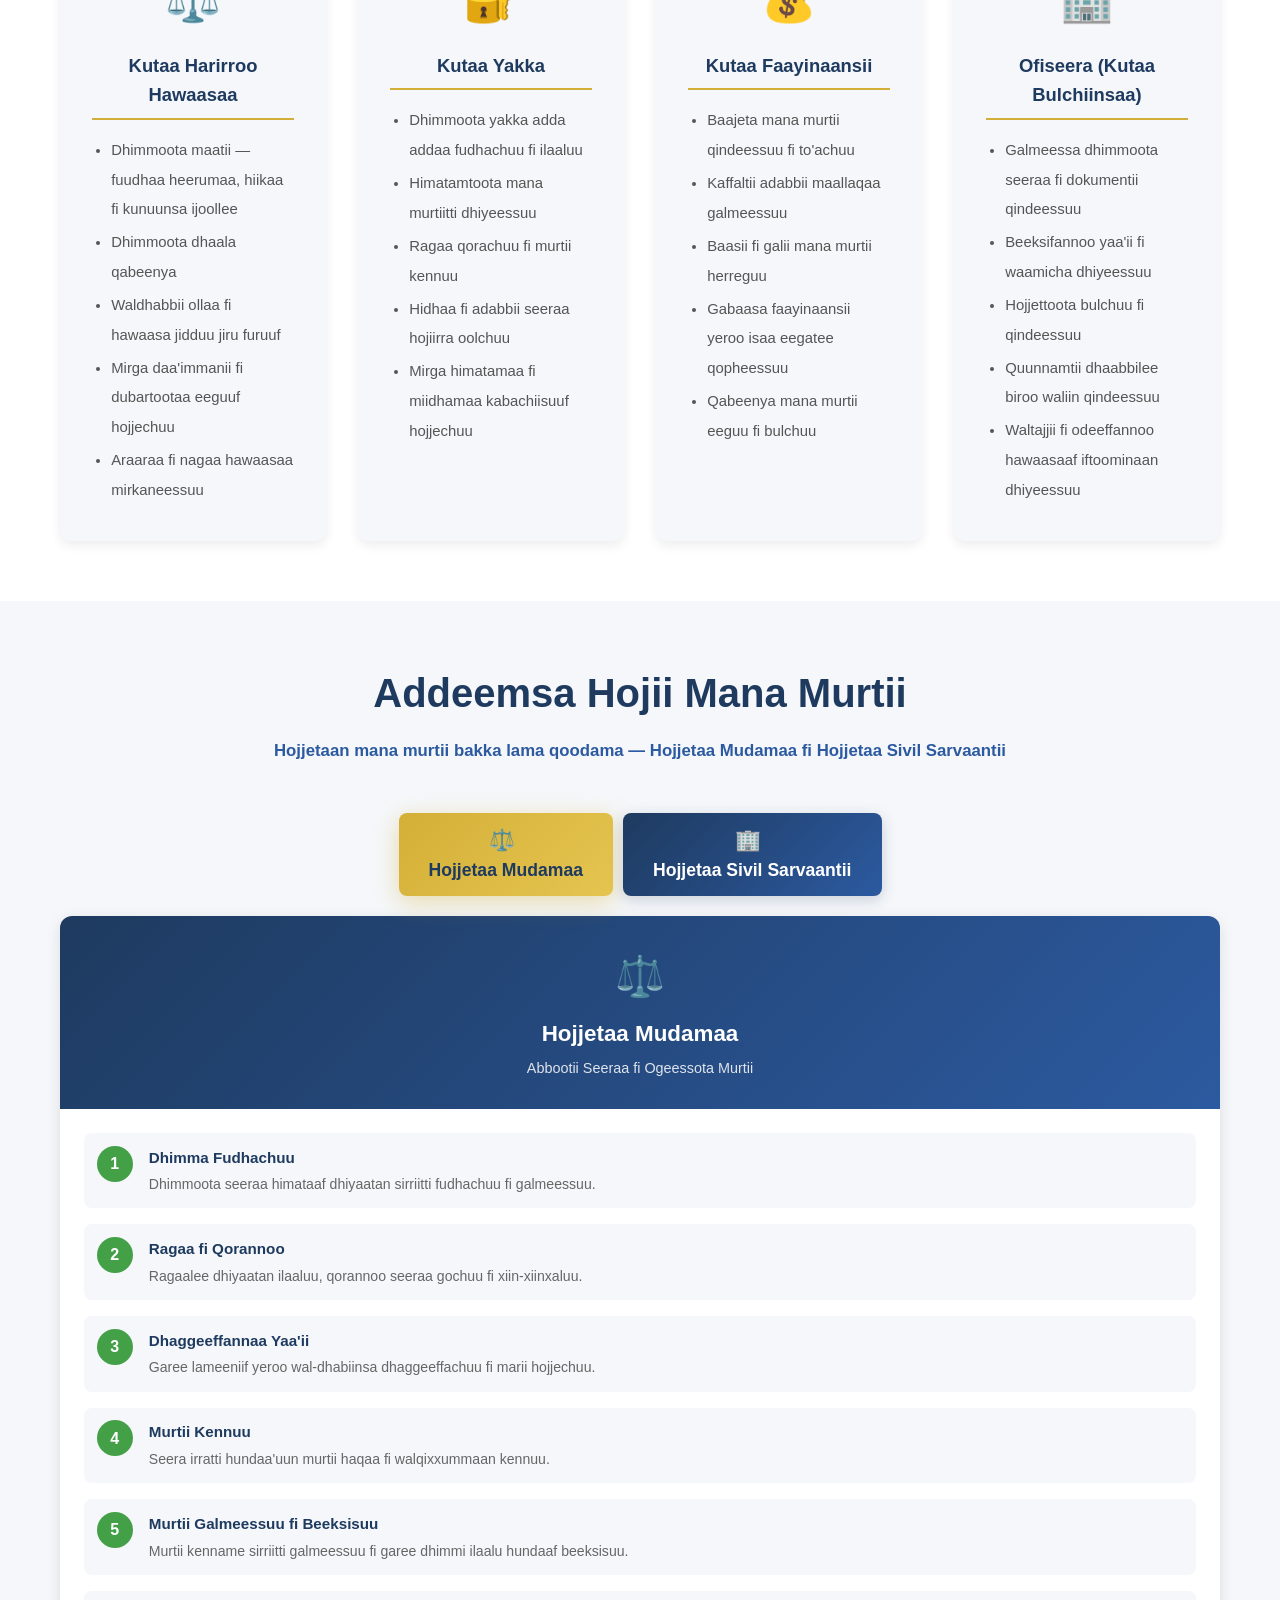
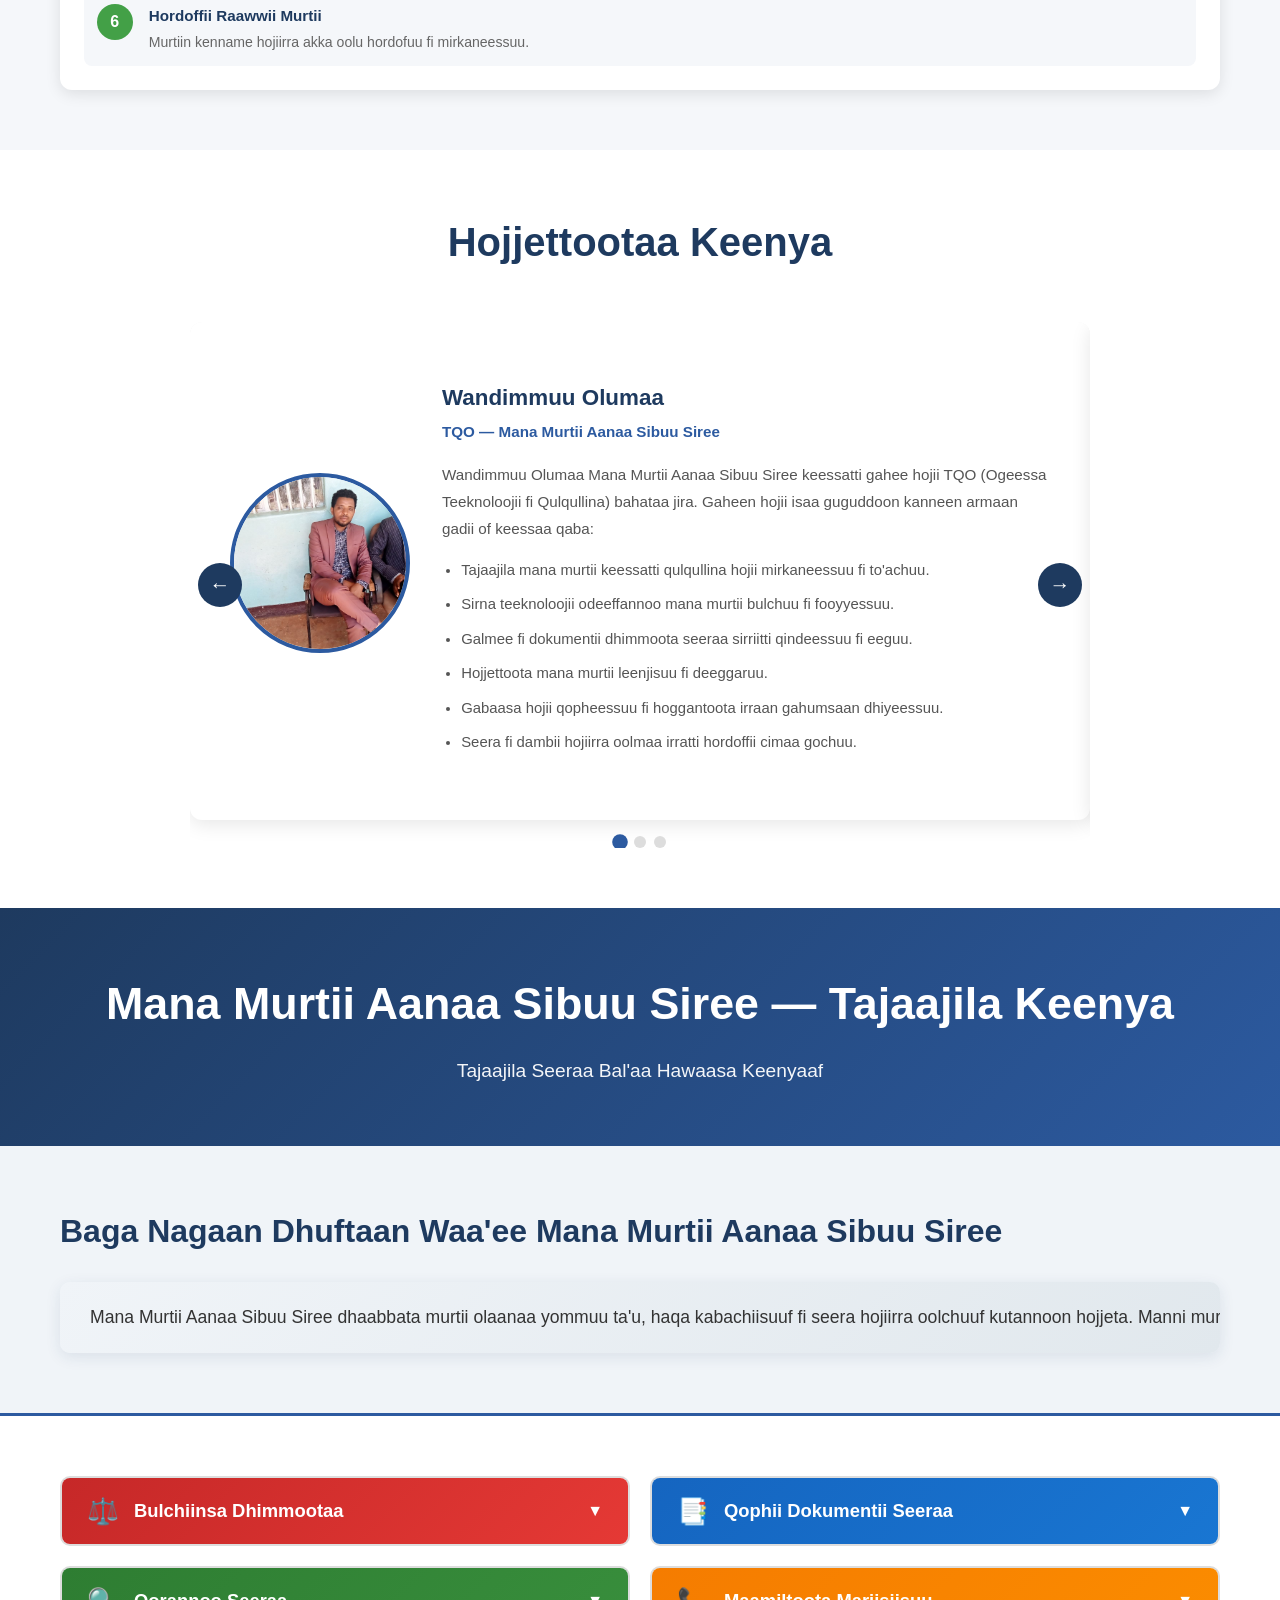
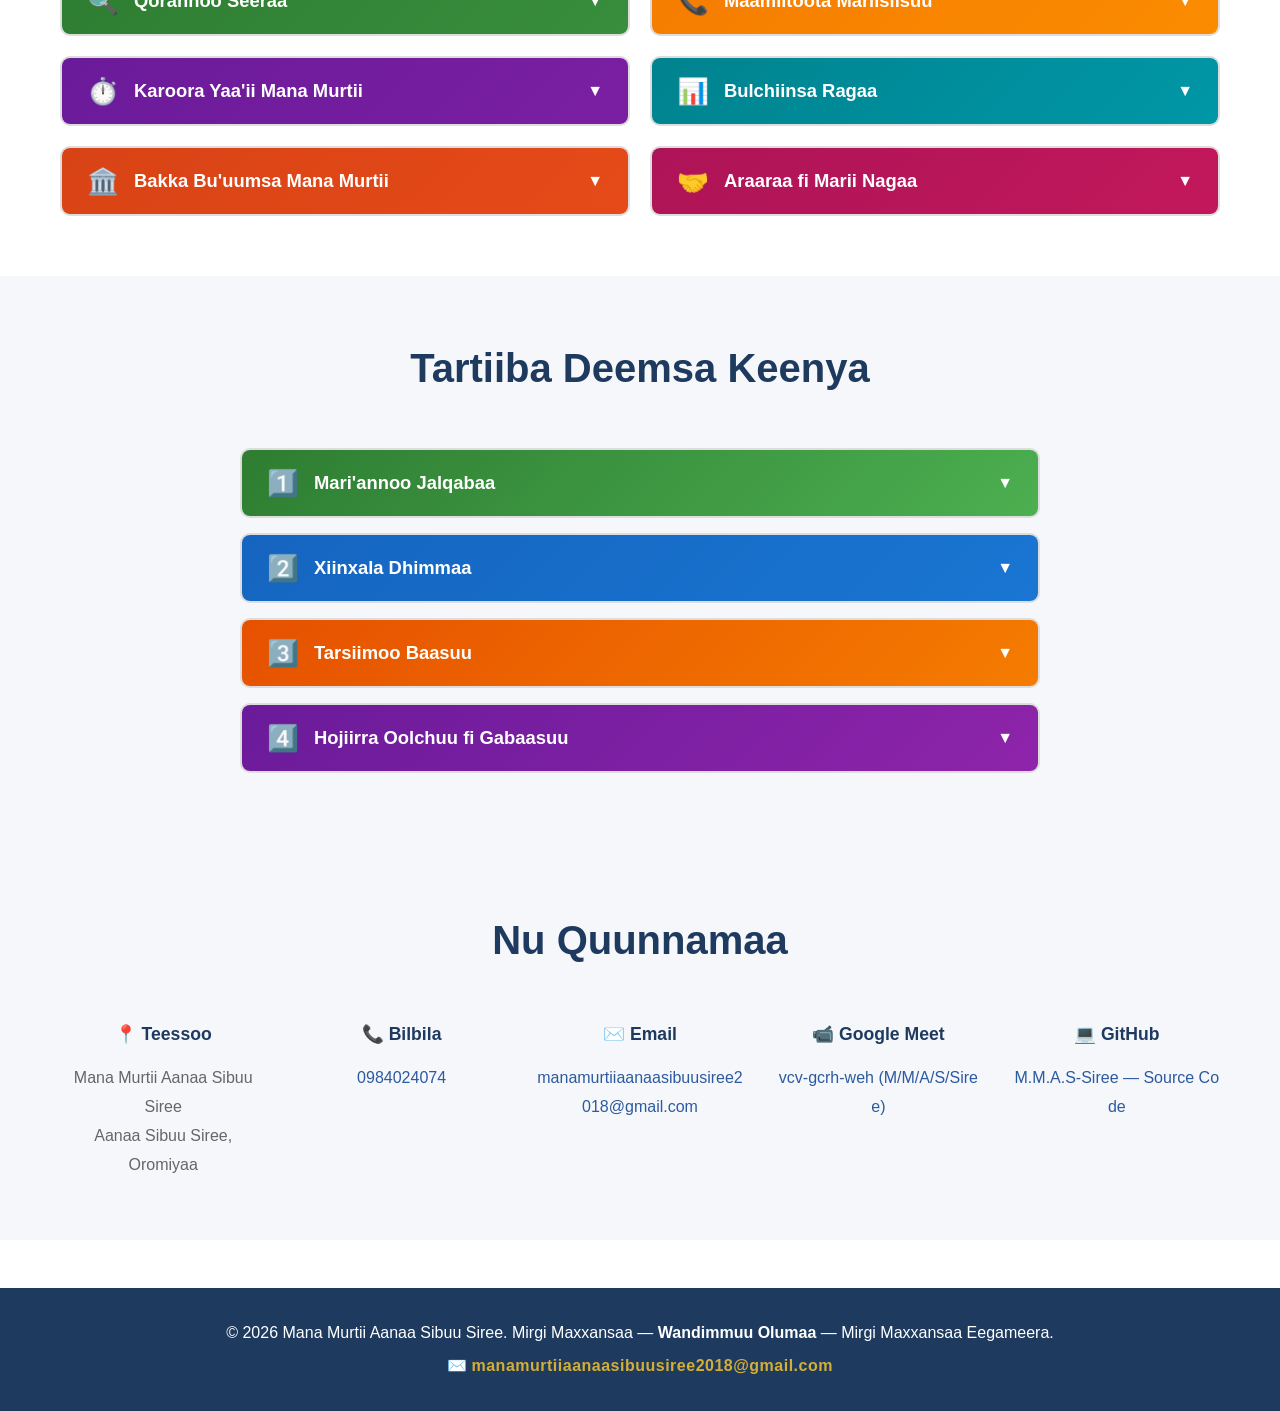
==== commit eb7aad38: "HRM Application" ====
--- a/index.html
+++ b/index.html
@@ -16,8 +16,9 @@
                     <h1>Mana Murtii Aanaa Sibuu Siree <span class="eng-name">(Sibu Sire Woreda Court)</span></h1>
             </div>
             <div class="nav-social">
-                <a href="https://t.me/mana murtii Aanaa sibuu siree (mana murtii aanaa sibuu siree)" target="_blank" class="telegram-link" aria-label="Telegram Mana Murtii Aanaa Sibuu Siree">📨 Telegram</a>
+                <a href="https://t.me/SibuSireWoredaCourt" target="_blank" class="telegram-link" aria-label="Telegram Sibu Sire Woreda Court">📨 Telegram</a>
                 <a href="https://meet.google.com/vcv-gcrh-weh?hl=en" target="_blank" class="googlemeet-link" aria-label="Google Meet Mana Murtii Aanaa Sibuu Siree">📹 Google Meet (M/M/A/S/Siree)</a>
+                <a href="https://hrm.sco.gov.et/application" target="_blank" class="hrm-link" aria-label="HRM Application">👥 HRM Application</a>
             </div>
             <ul class="nav-menu">
                 <li><a href="index.html" class="active">Fuula Jalqabaa</a></li>
@@ -46,7 +47,10 @@
         <div class="hero-content">
             <h1>Mana Murtii Aanaa Sibuu Siree Isin Simata</h1>
             <p>Tajaajila seeraa ogummaa qabu fi bulchiinsa dhimmootaa kennuu</p>
-            <a href="services.html" class="btn btn-primary">Tajaajila Keenya Ilaalaa</a>
+            <div class="hero-buttons">
+                <a href="services.html" class="btn btn-primary">Tajaajila Keenya Ilaalaa</a>
+                <a href="https://hrm.sco.gov.et/application" target="_blank" class="btn btn-secondary">HRM Application</a>
+            </div>
         </div>
     </section>
 
@@ -734,19 +738,11 @@
                     <p><a href="mailto:manamurtiiaanaasibuusiree2018@gmail.com">manamurtiiaanaasibuusiree2018@gmail.com</a></p>
                 </div>
                 <div class="info-item">
-                    <h4>✉️ Email (Gmail)</h4>
-                    <p><a href="mailto:manamurtiiaanaasibuusiree2018@gmail.com">manamurtiiaanaasibuusiree2018@gmail.com</a></p>
-                </div>
-                <div class="info-item">
                     <h4>📹 Google Meet</h4>
                     <p><a href="https://meet.google.com/vcv-gcrh-weh?hl=en" target="_blank">vcv-gcrh-weh (M/M/A/S/Siree)</a></p>
                 </div>
                 <div class="info-item">
-                    <h4>� Telegram</h4>
-                    <p><a href="https://t.me/SibuSireWoredaCourt" target="_blank">Sibu Sire Woreda Court</a></p>
-                </div>
-                <div class="info-item">
-                    <h4>�💻 GitHub</h4>
+                    <h4>💻 GitHub</h4>
                     <p><a href="https://github.com/manamurtiiaanaasibuusiree2018-source/M.M.A.S-Siree.git" target="_blank">M.M.A.S-Siree — Source Code</a></p>
                 </div>
             </div>
--- a/styles.css
+++ b/styles.css
@@ -17,6 +17,11 @@
     --light-bg: #f5f7fa;
     --white: #ffffff;
     --border-color: #ddd;
+    --hrm-link-color: #1f85f6;
+    --hrm-link-bg: rgba(31, 133, 246, 0.08);
+    --btn-secondary-bg: #fafafa;
+    --btn-secondary-border: #1e3a5f;
+    --btn-secondary-color: #1e3a5f;
 }
 
 body {
@@ -36,6 +41,41 @@
     max-width: 1200px;
     margin: 0 auto;
     padding: 0 20px;
+}
+
+.nav-social a.hrm-link,
+.btn-secondary {
+    display: inline-block;
+    margin-left: 0.75rem;
+    padding: 0.75rem 1rem;
+    border-radius: 999px;
+    text-decoration: none;
+    font-weight: 600;
+}
+
+.nav-social a.hrm-link {
+    background-color: var(--hrm-link-bg);
+    color: var(--hrm-link-color);
+    border: 1px solid rgba(31, 133, 246, 0.25);
+}
+
+.hero-buttons {
+    display: flex;
+    flex-wrap: wrap;
+    gap: 1rem;
+    justify-content: center;
+    margin-top: 2rem;
+}
+
+.btn-secondary {
+    background-color: var(--btn-secondary-bg);
+    color: var(--btn-secondary-color);
+    border: 1px solid var(--btn-secondary-border);
+}
+
+.btn-secondary:hover,
+.nav-social a.hrm-link:hover {
+    opacity: 0.9;
 }
 
 /* Mission & Vision Section */
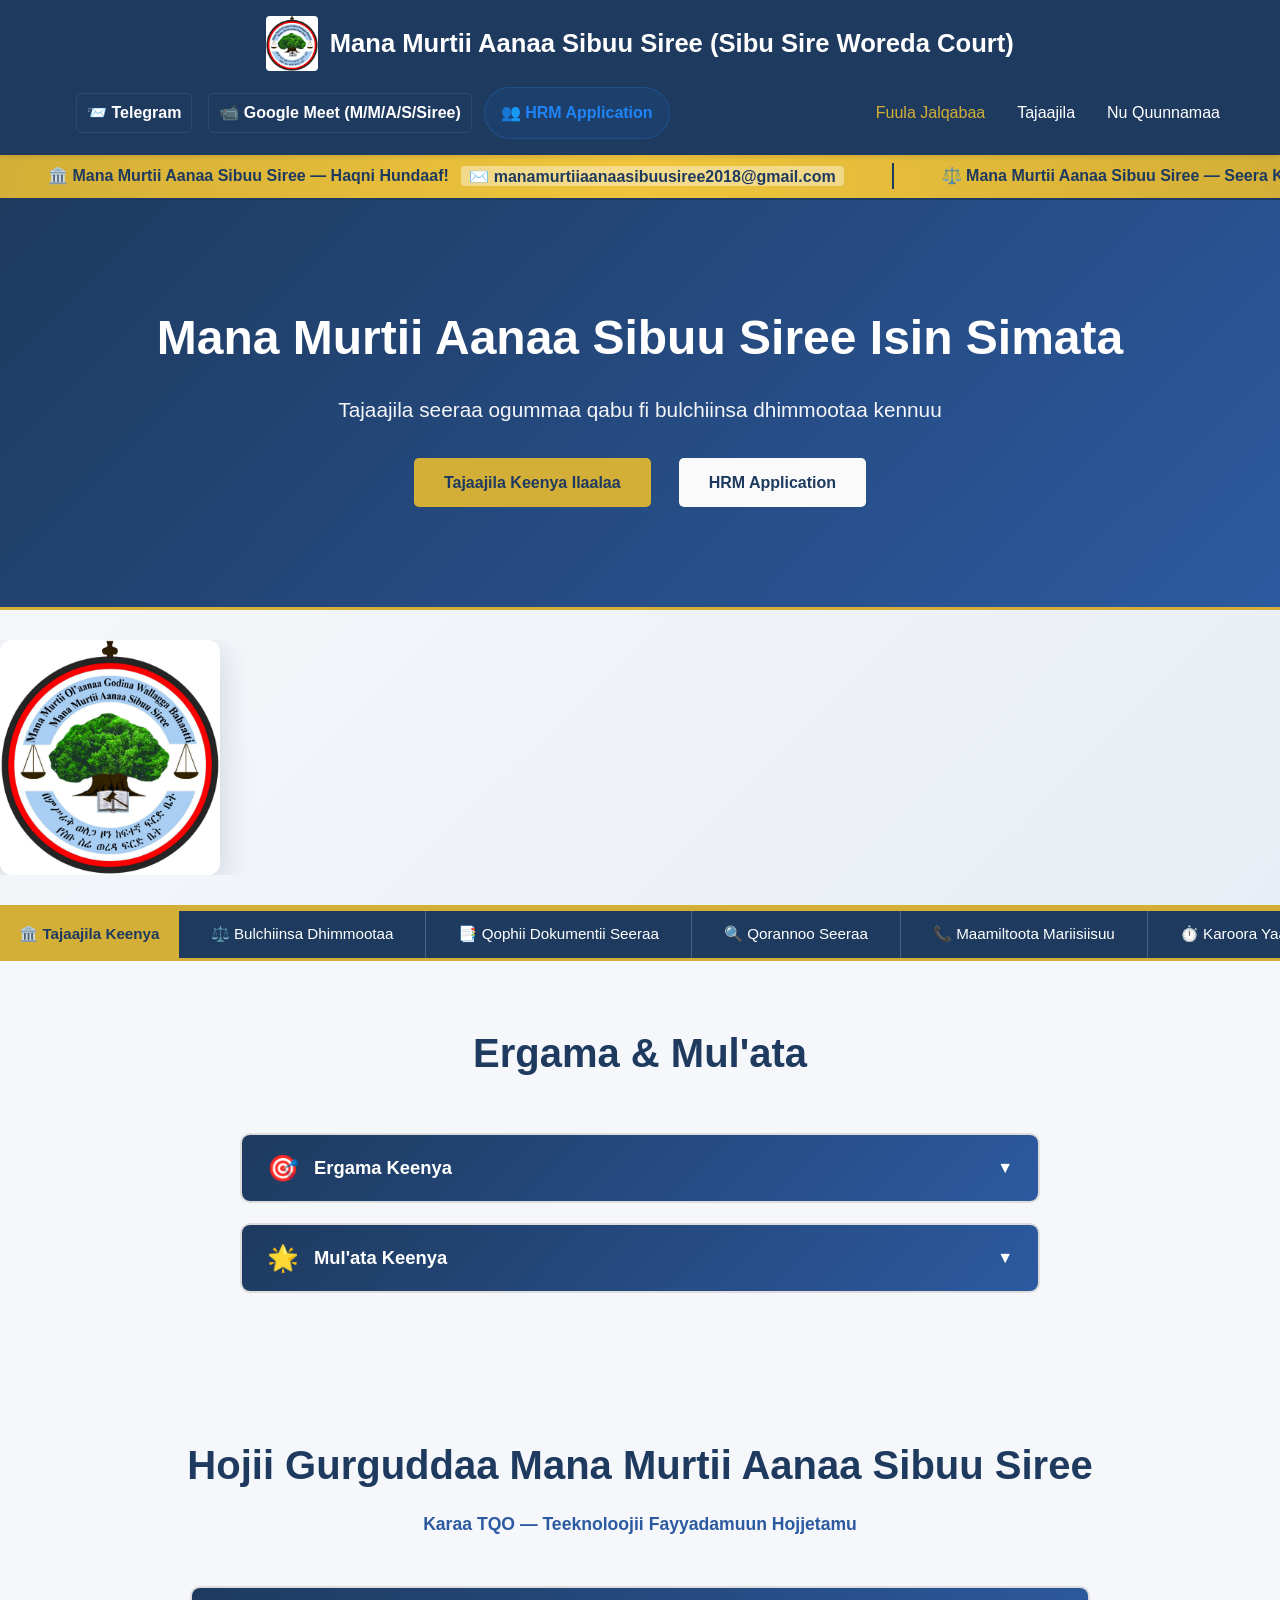
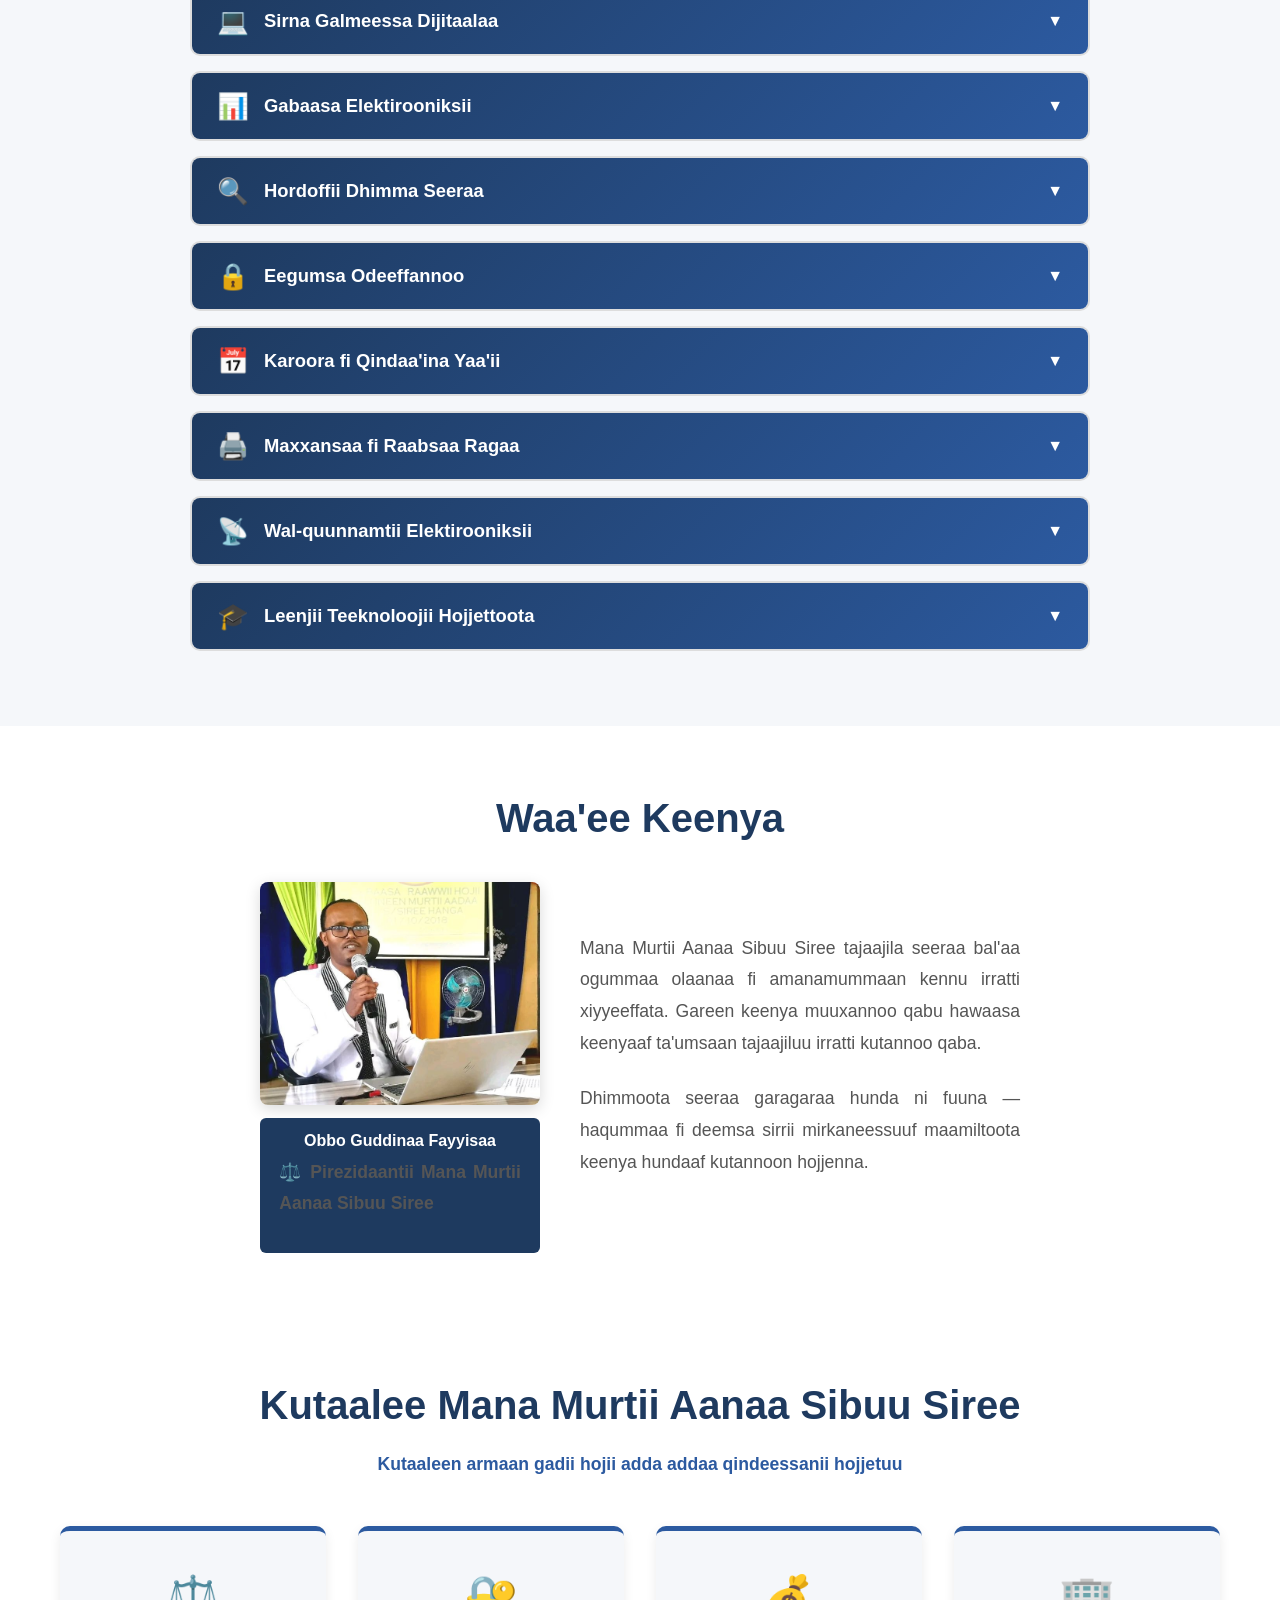
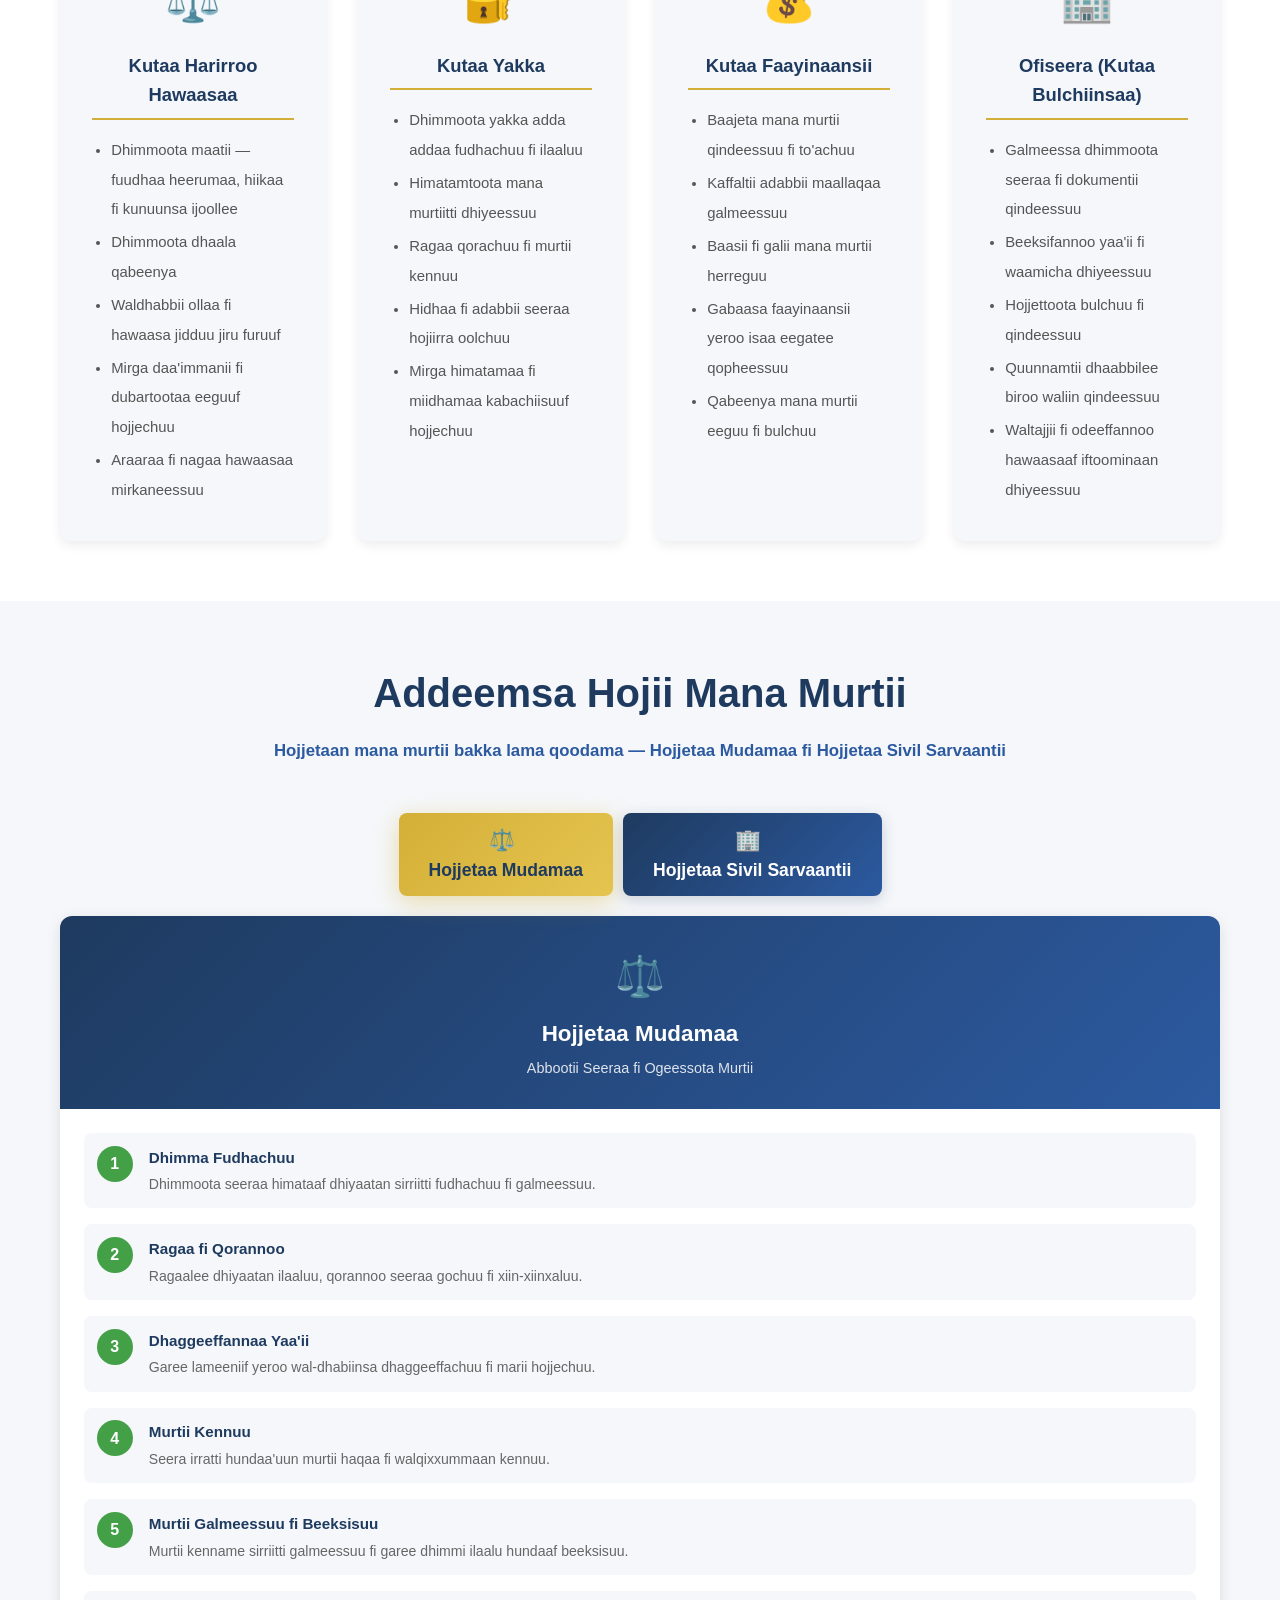
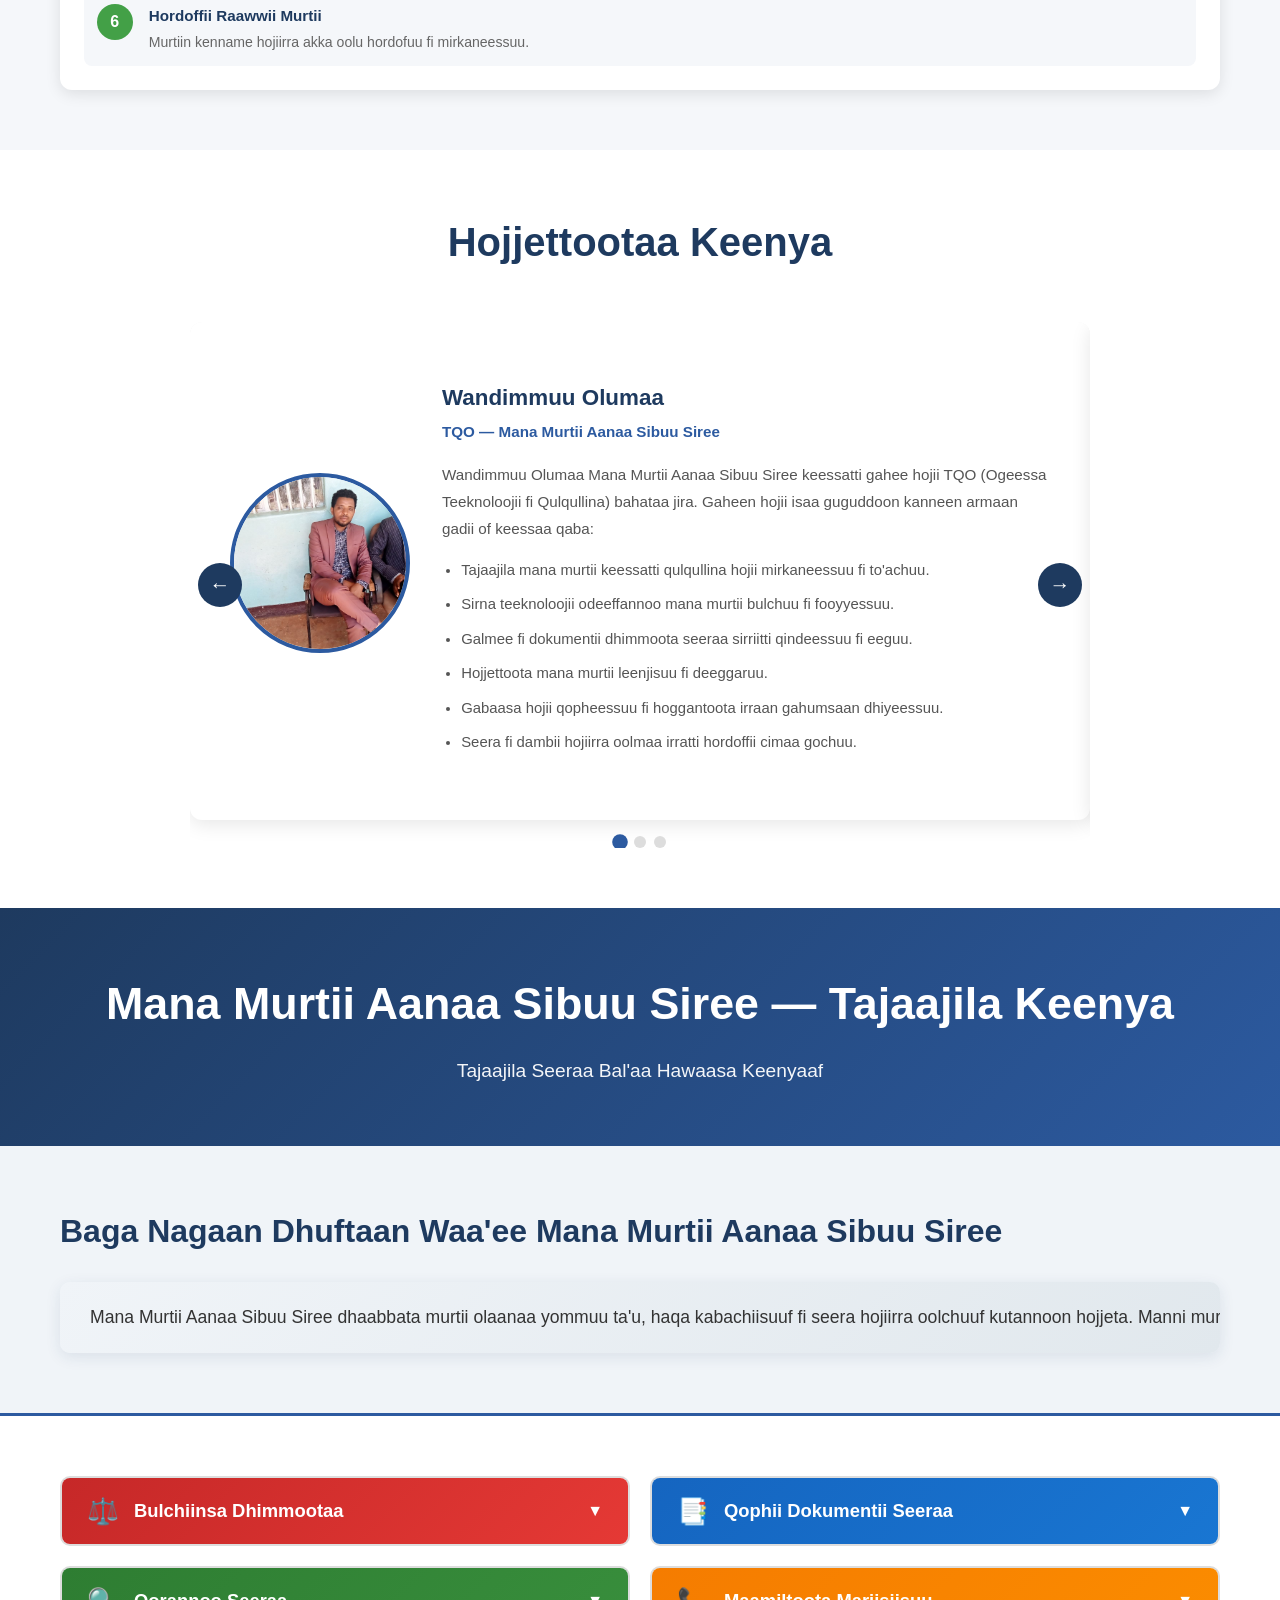
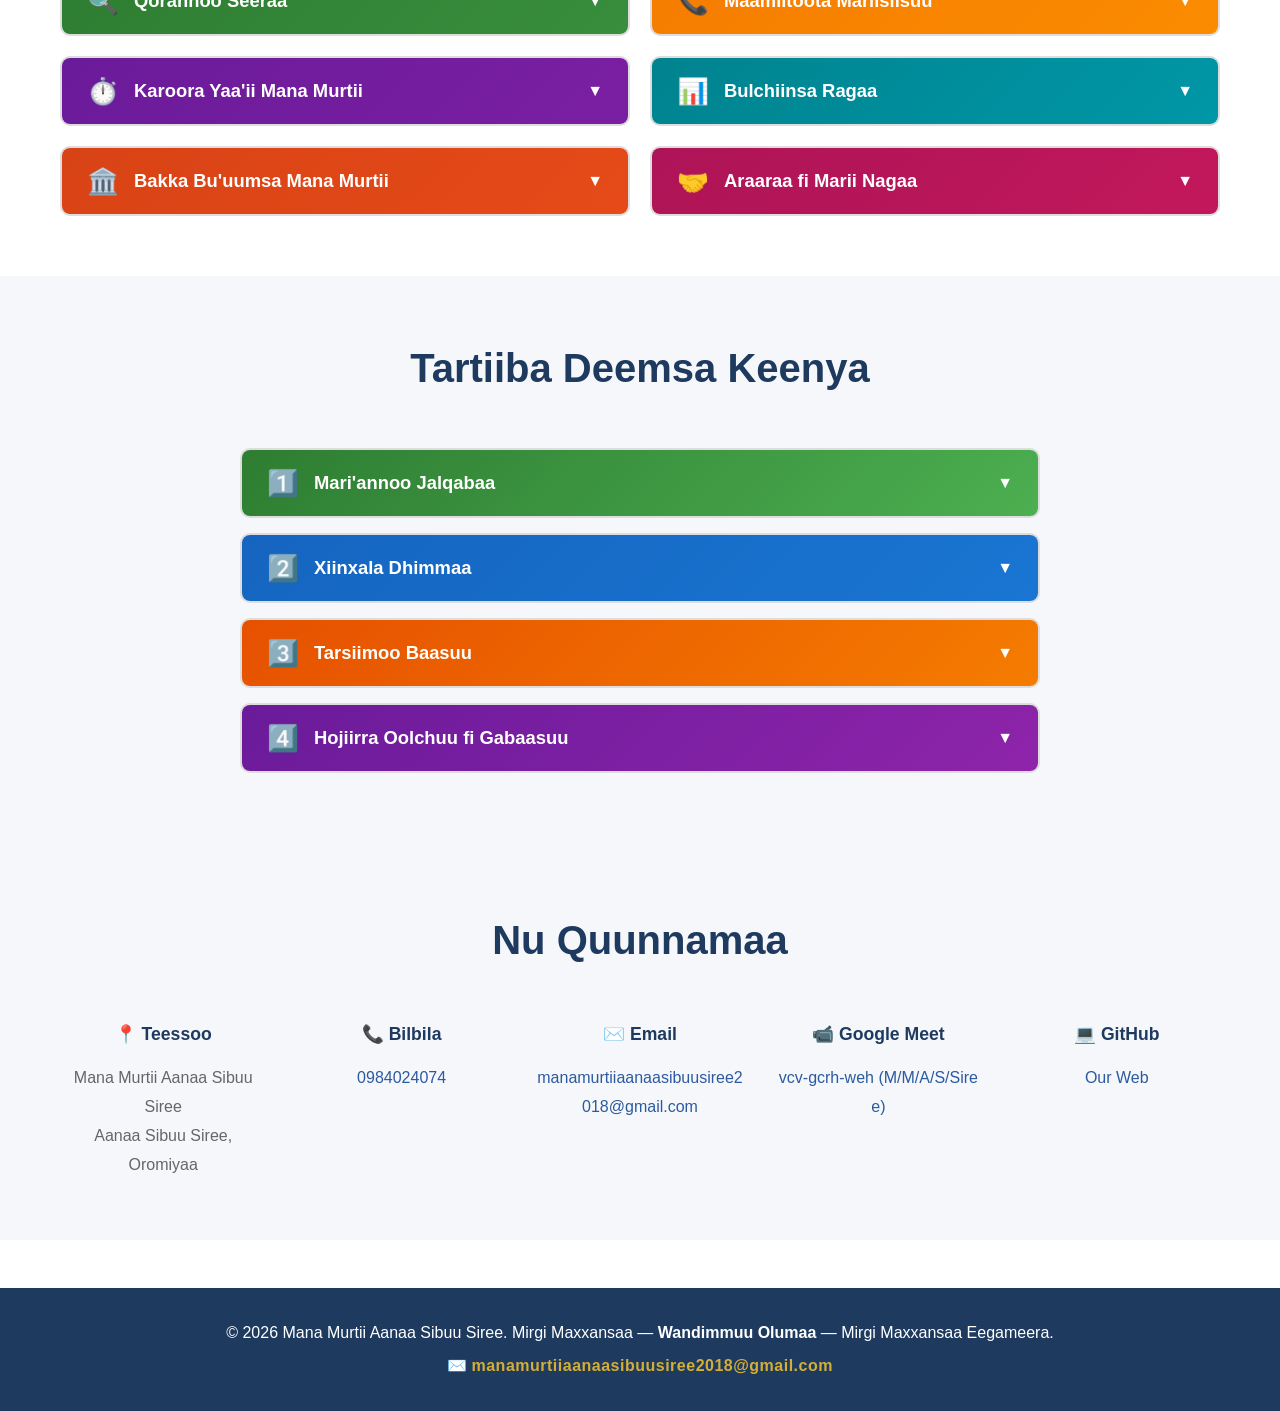
==== commit b1768dfc: "Our Web" ====
--- a/index.html
+++ b/index.html
@@ -16,7 +16,7 @@
                     <h1>Mana Murtii Aanaa Sibuu Siree <span class="eng-name">(Sibu Sire Woreda Court)</span></h1>
             </div>
             <div class="nav-social">
-                <a href="https://t.me/SibuSireWoredaCourt" target="_blank" class="telegram-link" aria-label="Telegram Sibu Sire Woreda Court">📨 Telegram</a>
+                <a href="https://t.me/manamurtiiaanaasibuusiree" target="_blank" class="telegram-link" aria-label="Telegram Mana Murtii Aanaa Sibuu Siree">📨 Telegram</a>
                 <a href="https://meet.google.com/vcv-gcrh-weh?hl=en" target="_blank" class="googlemeet-link" aria-label="Google Meet Mana Murtii Aanaa Sibuu Siree">📹 Google Meet (M/M/A/S/Siree)</a>
                 <a href="https://hrm.sco.gov.et/application" target="_blank" class="hrm-link" aria-label="HRM Application">👥 HRM Application</a>
             </div>
@@ -743,7 +743,7 @@
                 </div>
                 <div class="info-item">
                     <h4>💻 GitHub</h4>
-                    <p><a href="https://github.com/manamurtiiaanaasibuusiree2018-source/M.M.A.S-Siree.git" target="_blank">M.M.A.S-Siree — Source Code</a></p>
+                    <p><a href="index.html">Our Web</a></p>
                 </div>
             </div>
         </div>
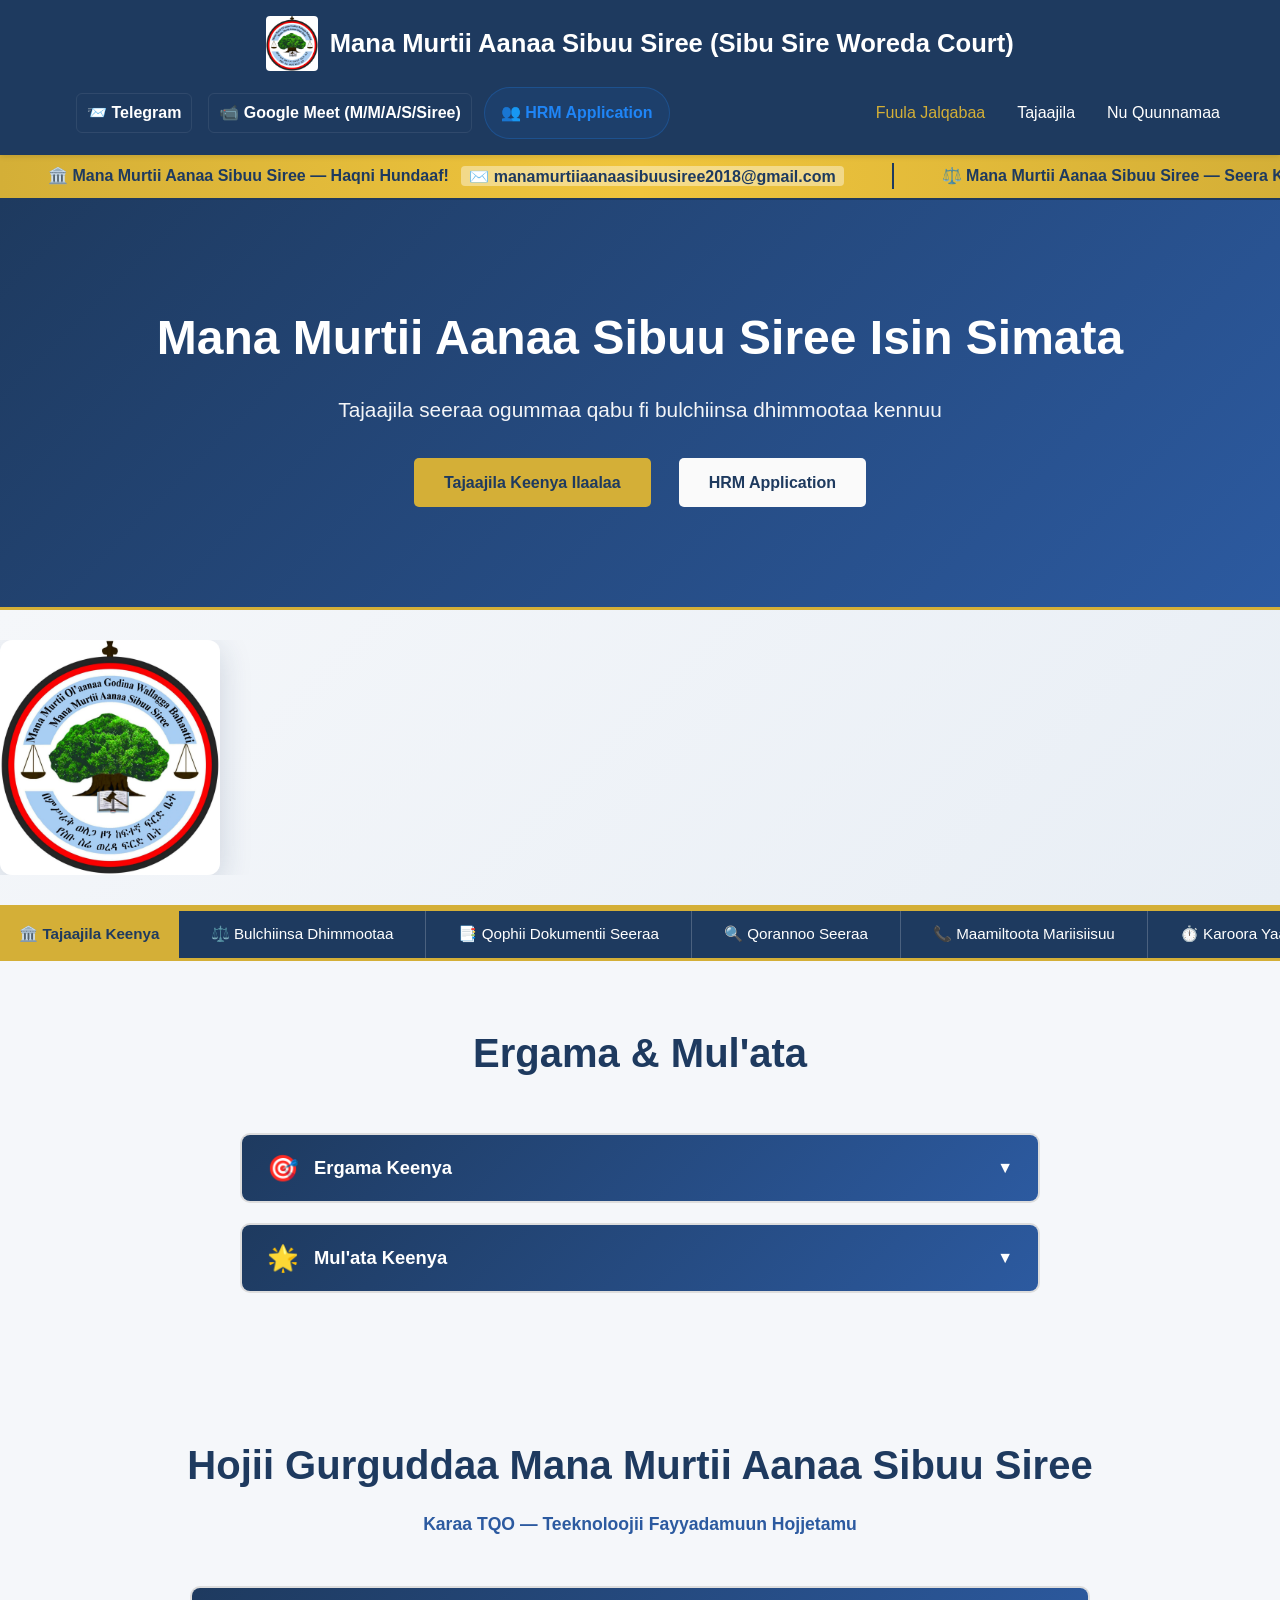
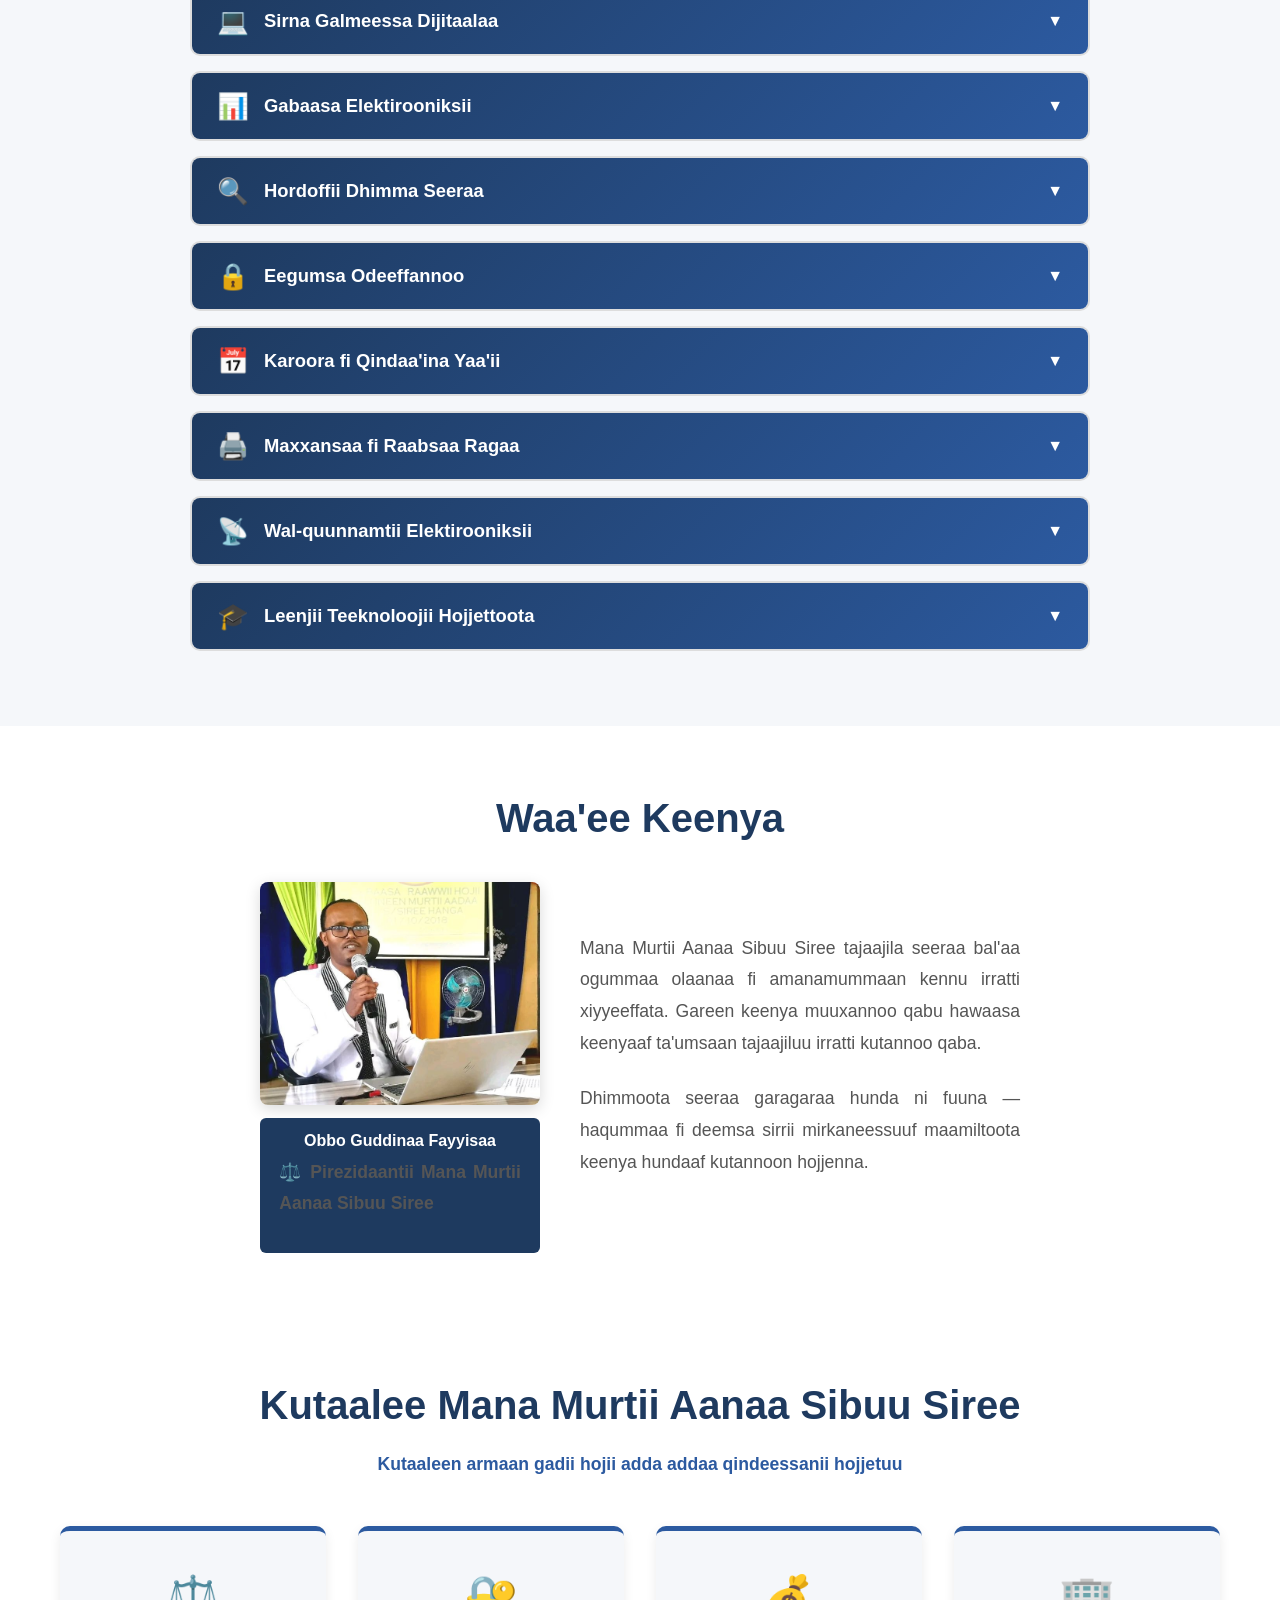
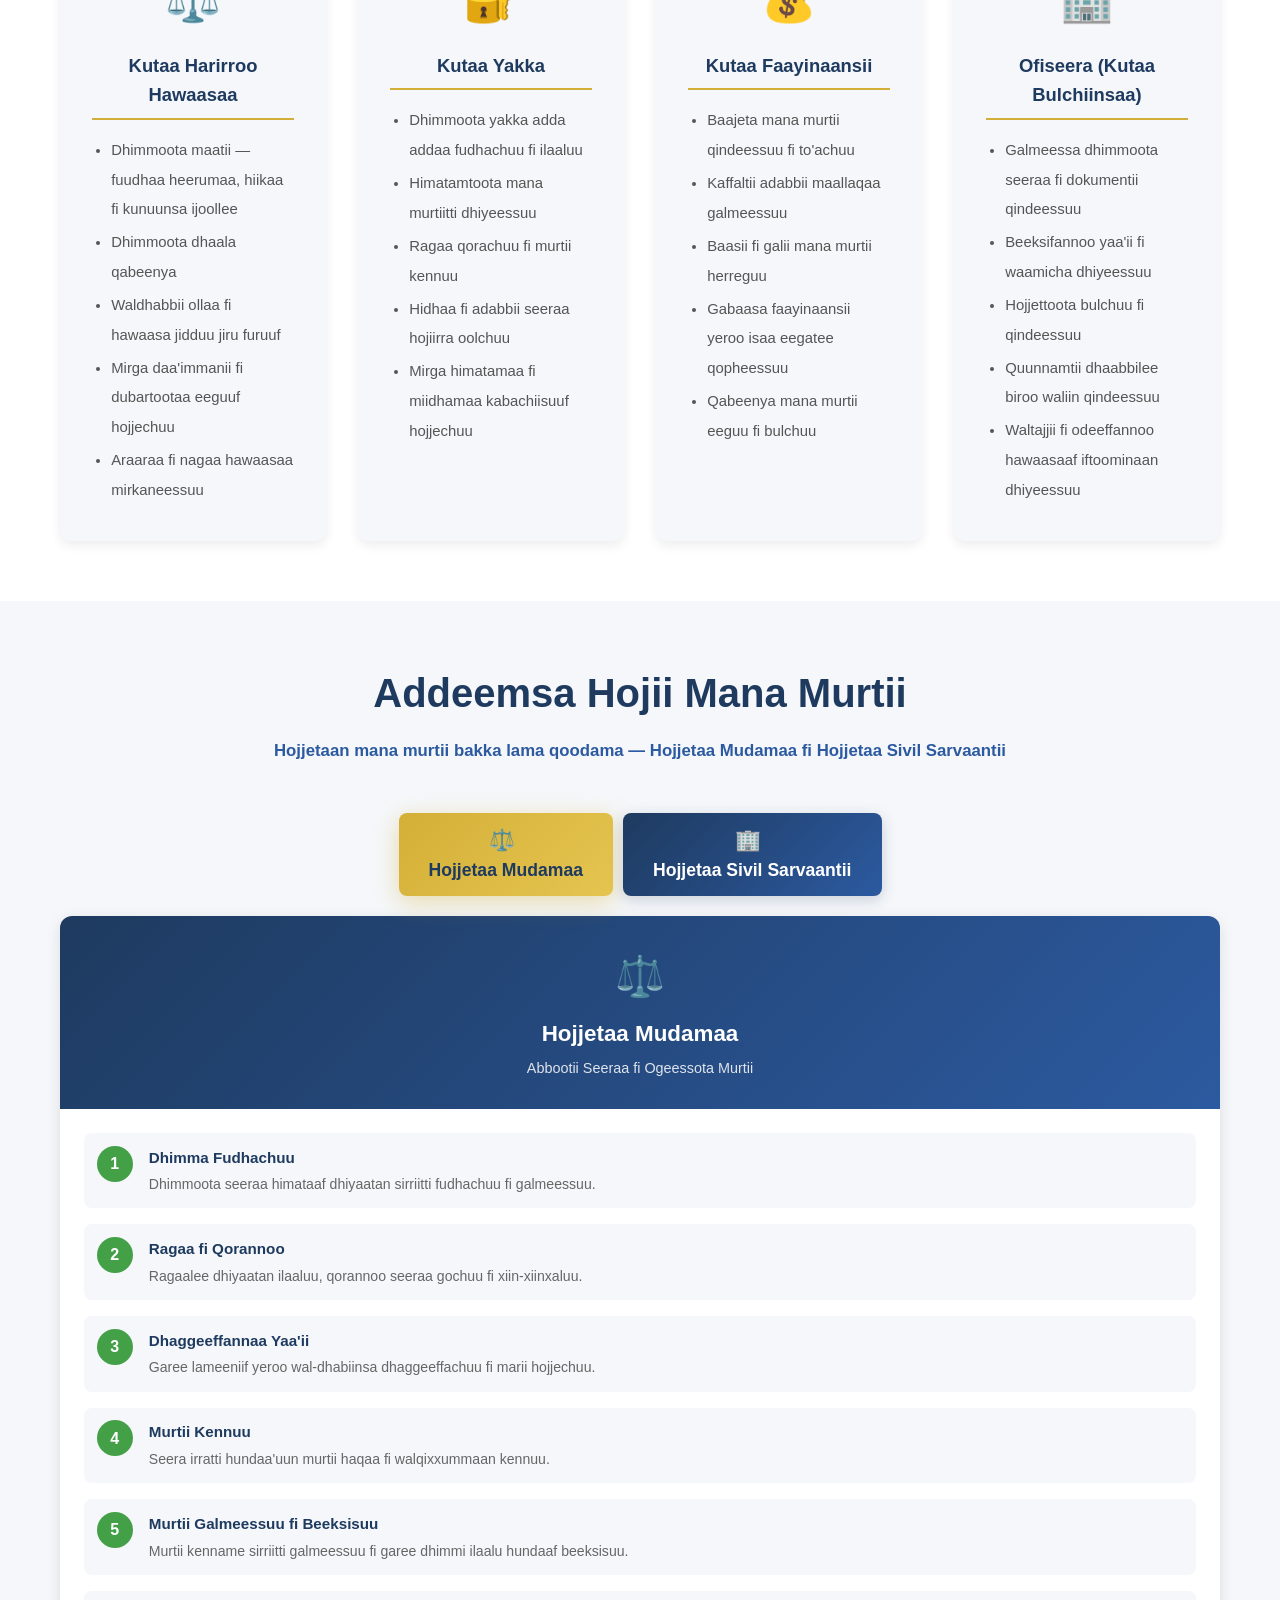
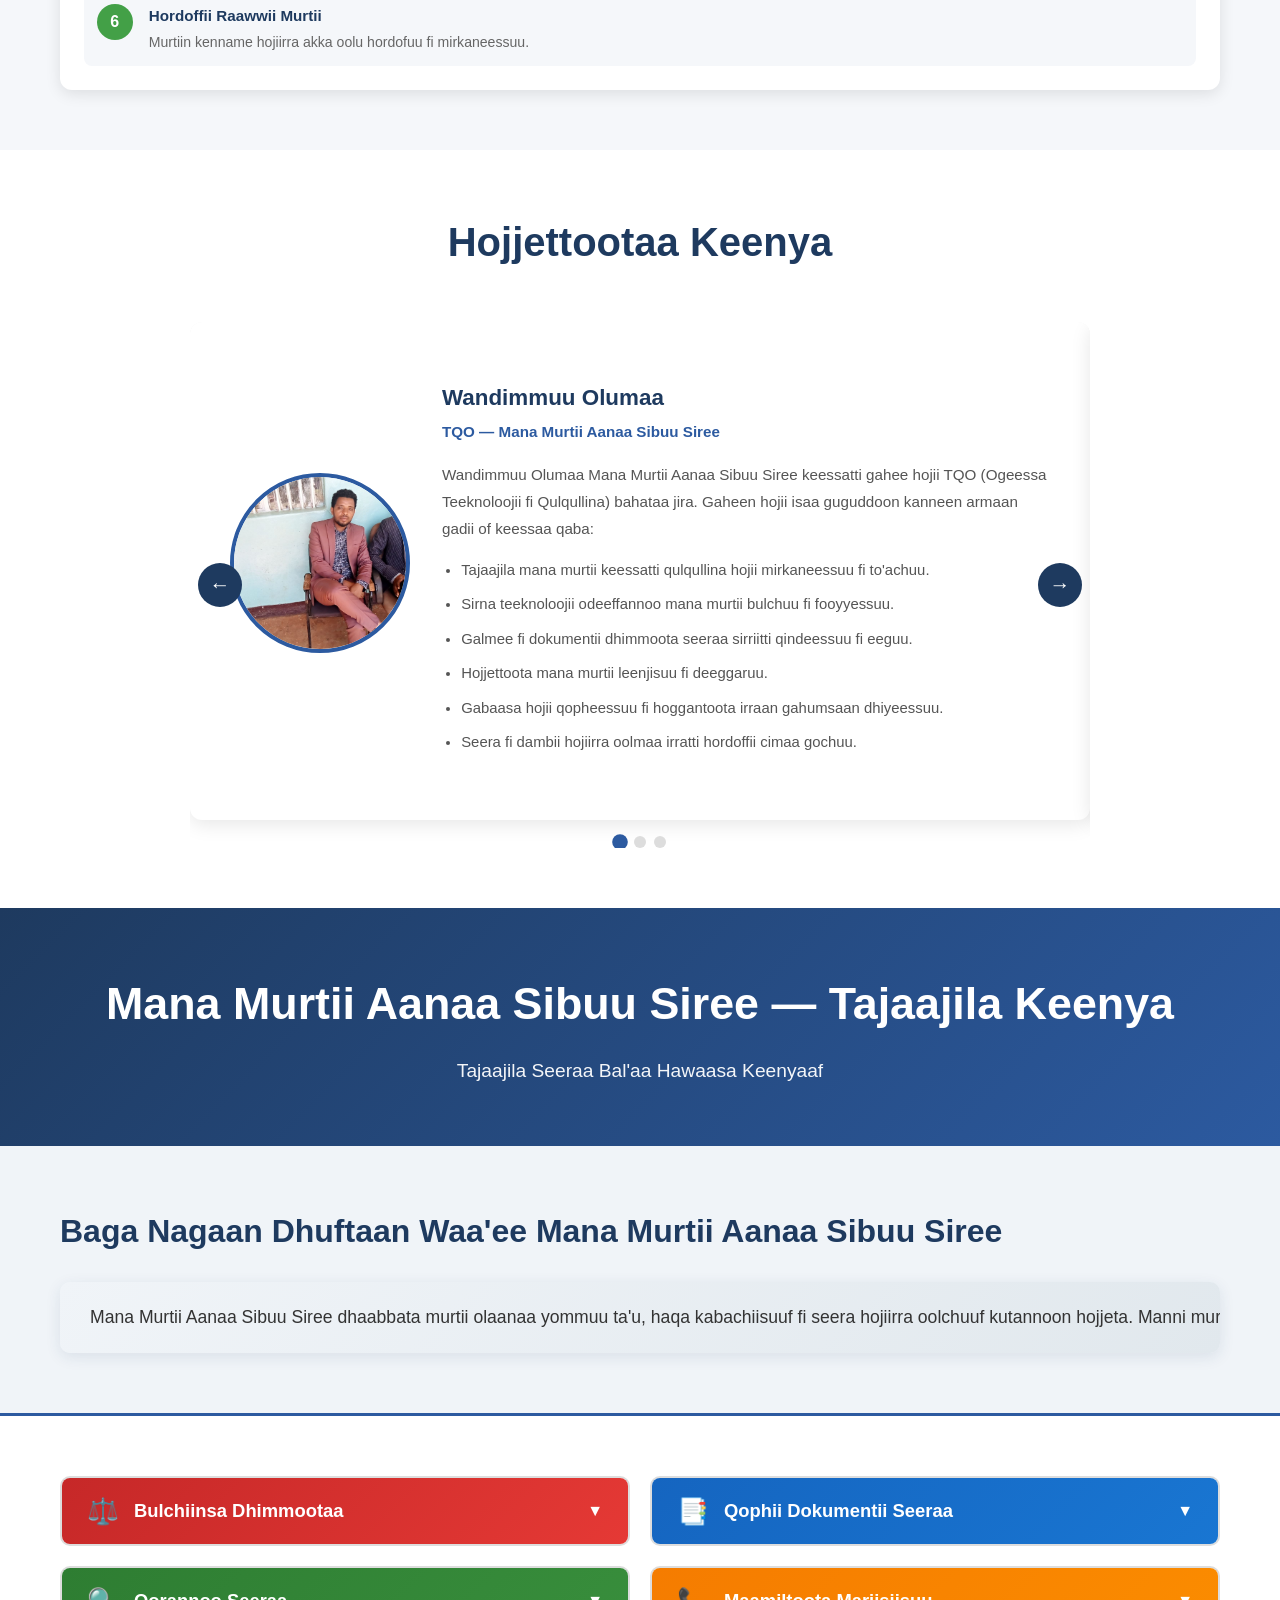
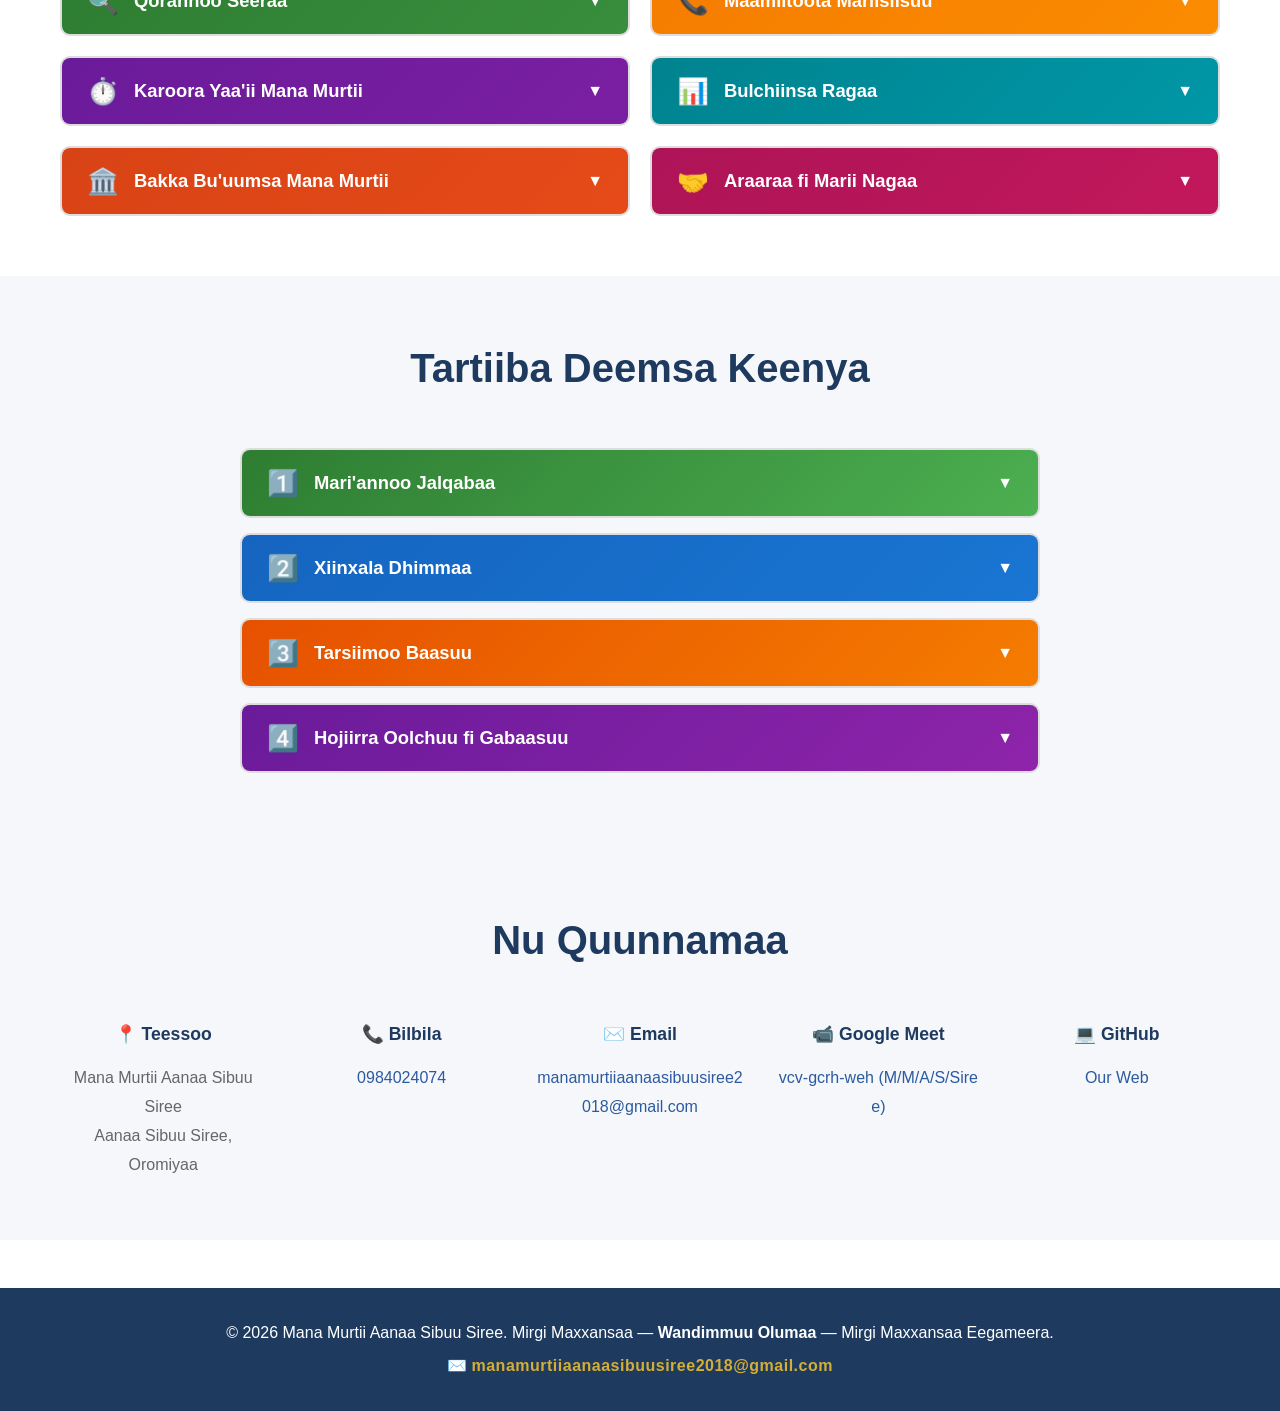
==== commit 06fdaac9: "https://github.com/manamurtiiaanaasibuusiree2018-source/Our_Web" ====
--- a/index.html
+++ b/index.html
@@ -743,7 +743,7 @@
                 </div>
                 <div class="info-item">
                     <h4>💻 GitHub</h4>
-                    <p><a href="index.html">Our Web</a></p>
+                    <p><a href="https://github.com/manamurtiiaanaasibuusiree2018-source/Our_Web" target="_blank">Our Web</a></p>
                 </div>
             </div>
         </div>
